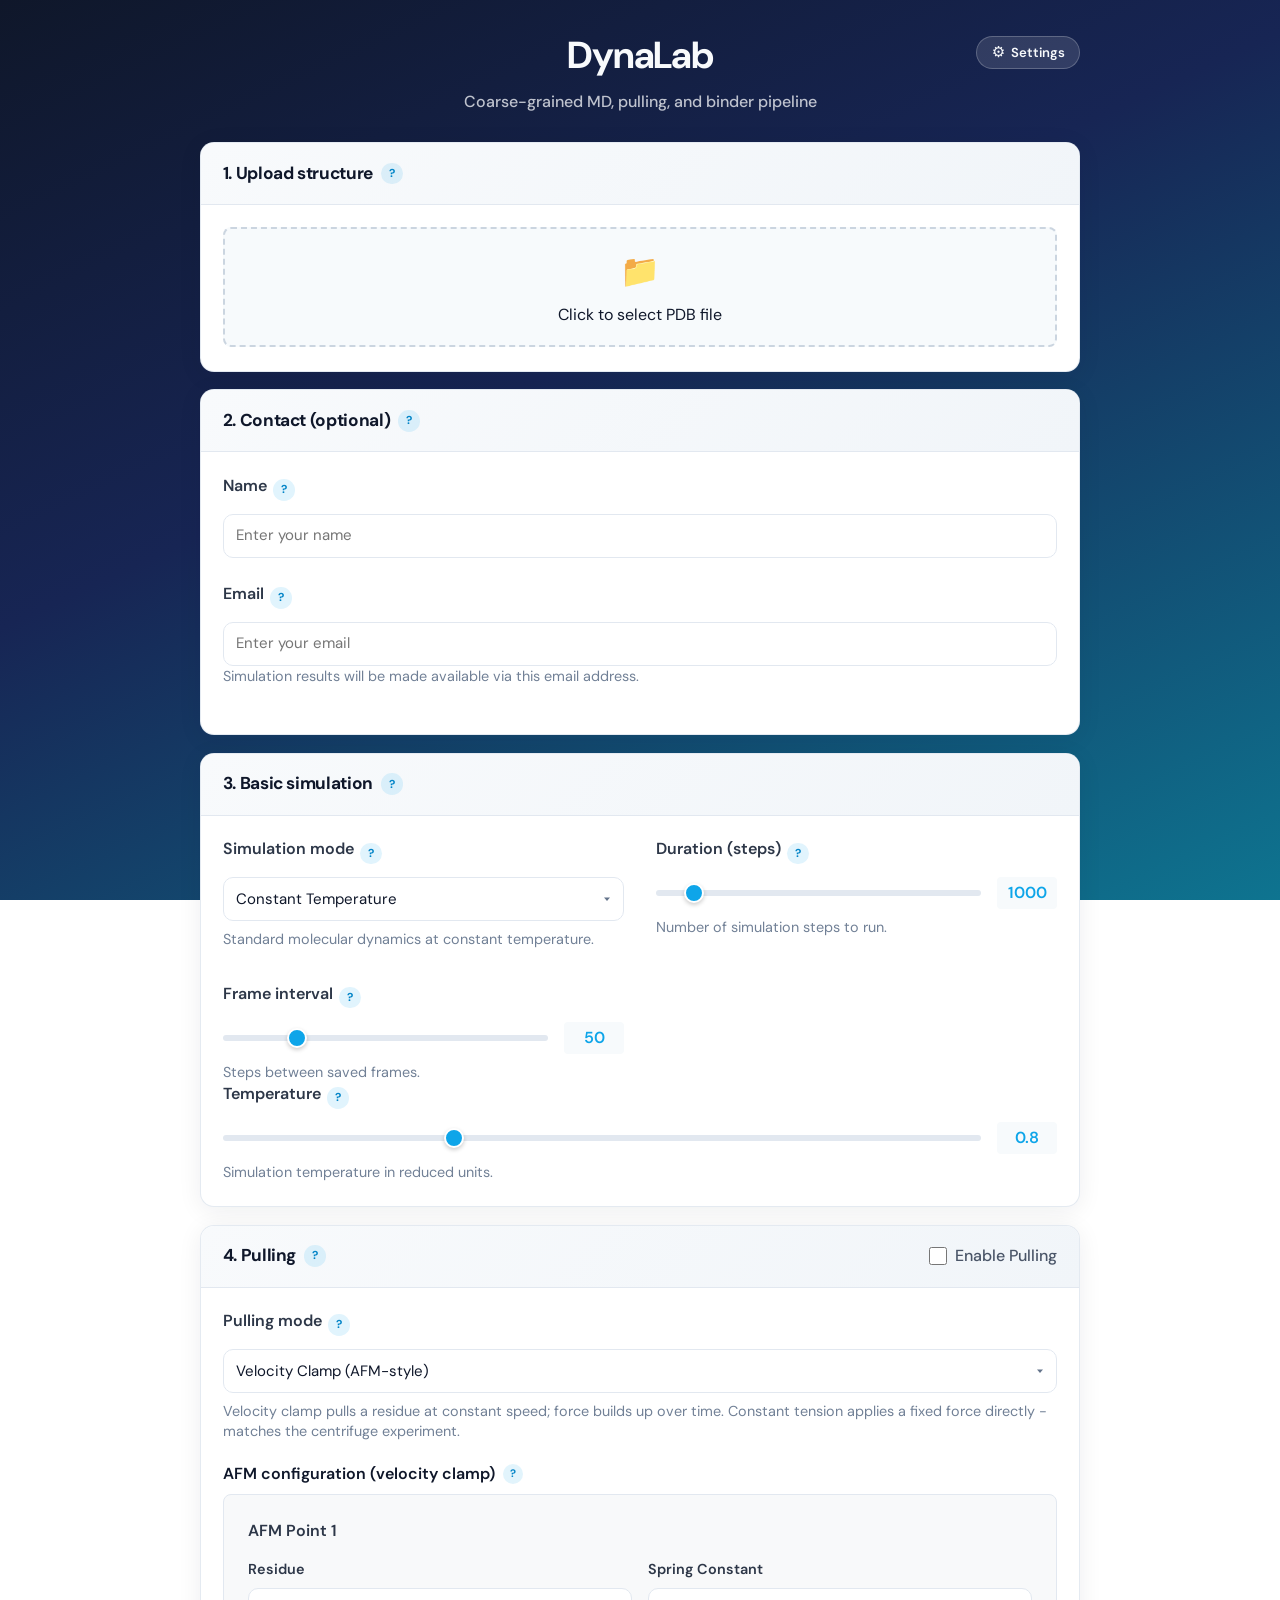
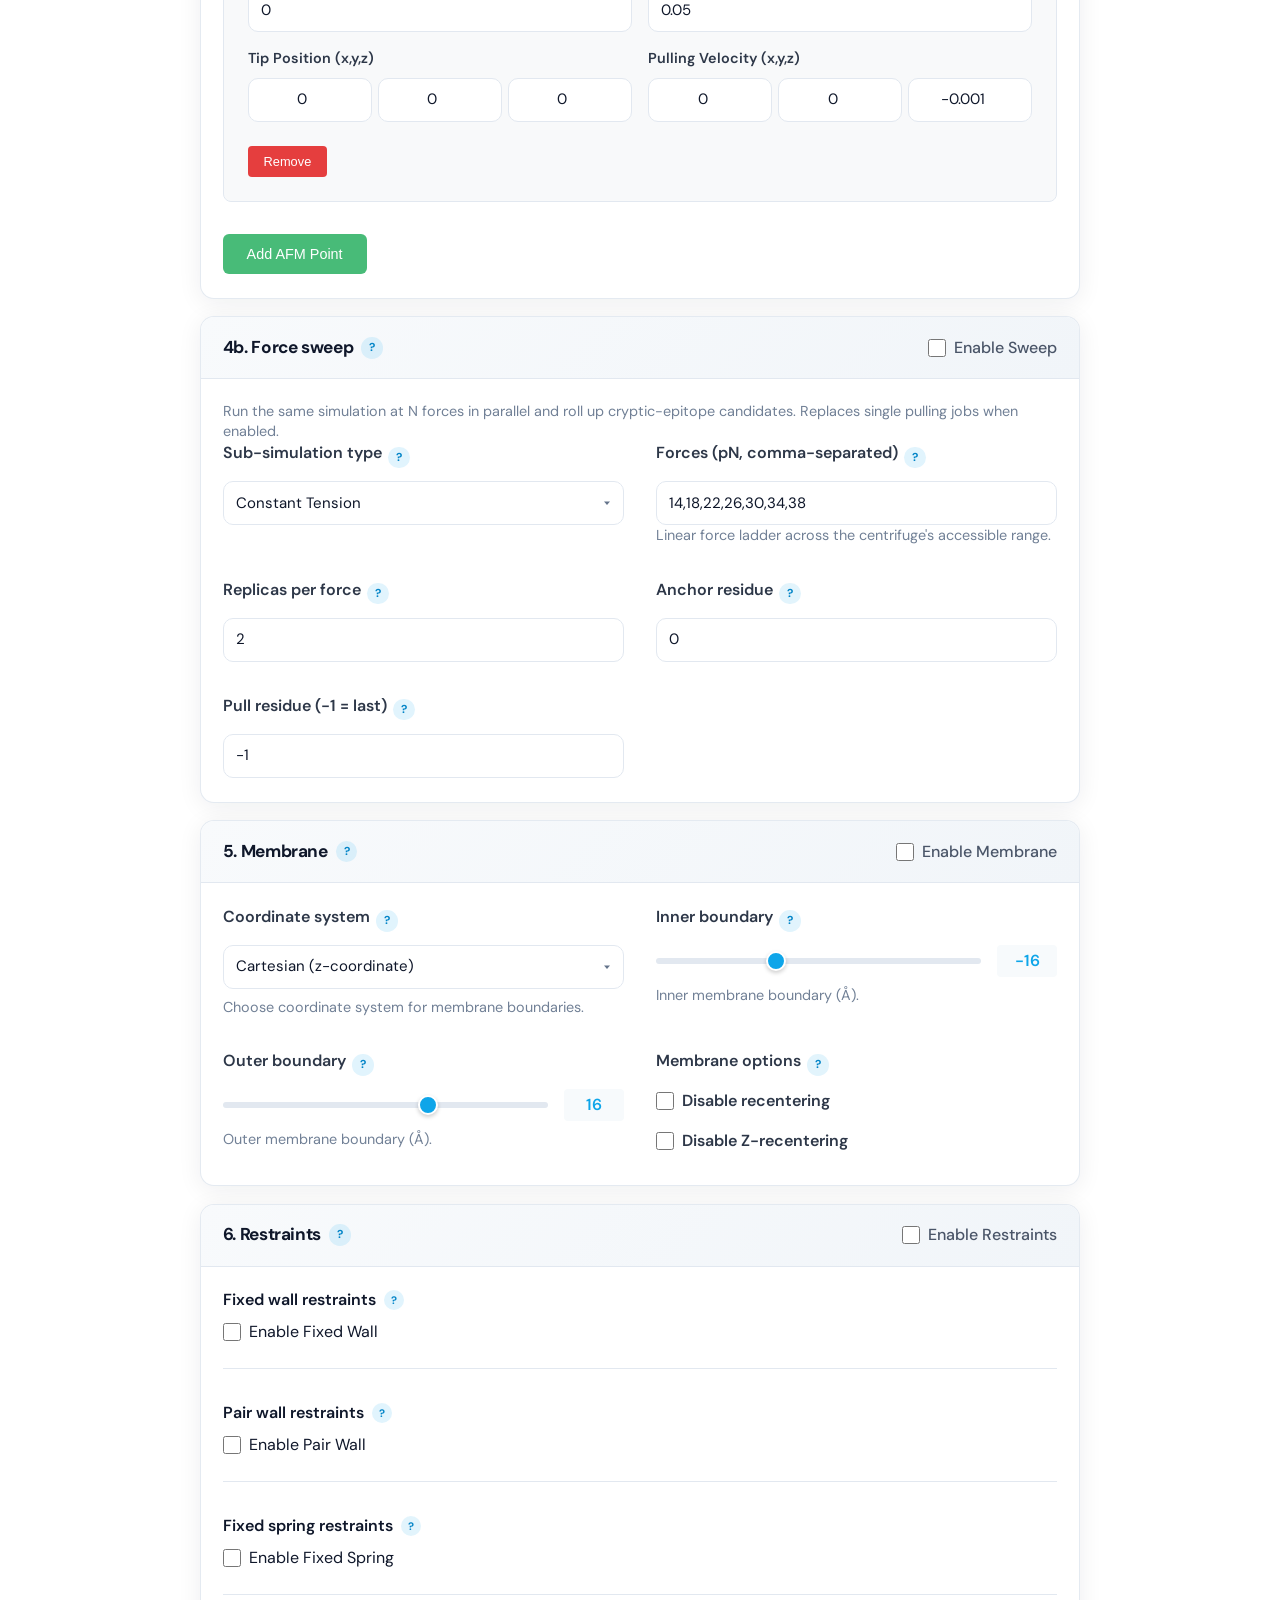
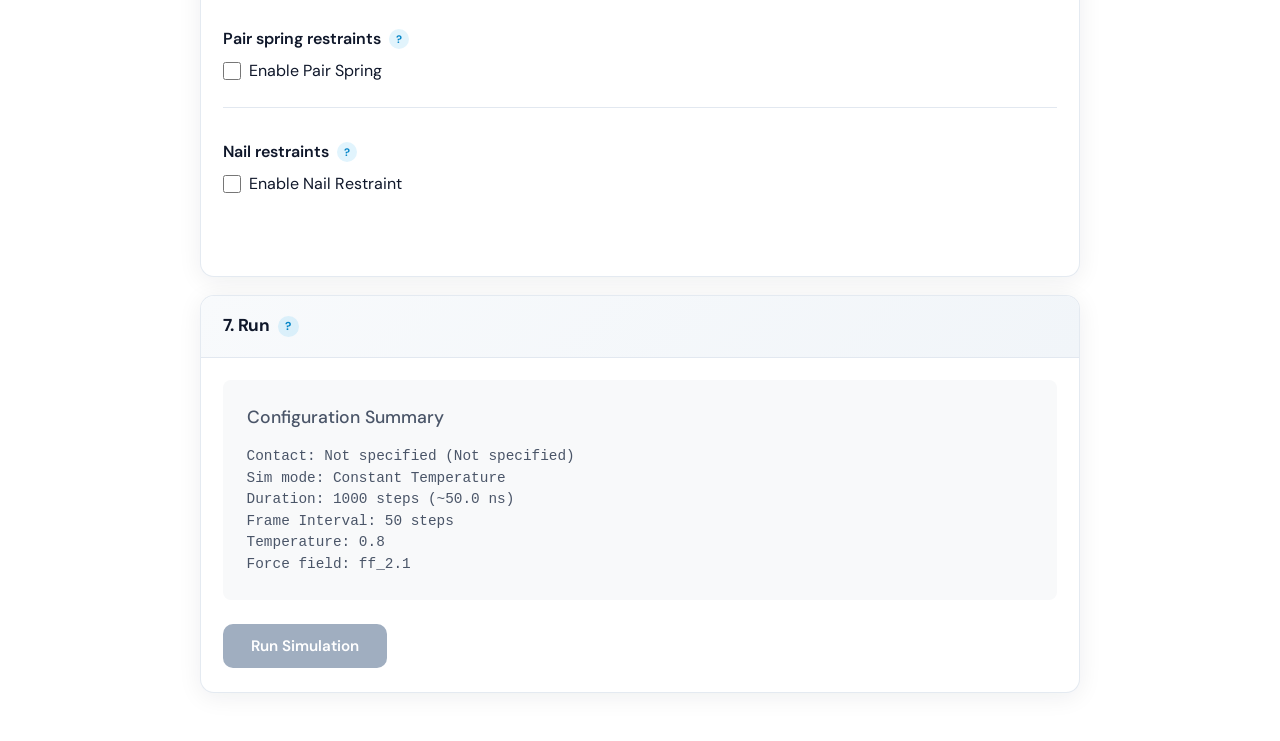
==== web/intermediate/index.html @ 1663fa57 "UI updated to be more helpful" ====
<!DOCTYPE html>
<html lang="en">
<head>
    <meta charset="UTF-8">
    <meta name="viewport" content="width=device-width, initial-scale=1.0">
    <title>DynaLab — Upside MD</title>
    <link rel="preconnect" href="https://fonts.googleapis.com">
    <link rel="preconnect" href="https://fonts.gstatic.com" crossorigin>
    <link href="https://fonts.googleapis.com/css2?family=DM+Sans:ital,opsz,wght@0,9..40,400;0,9..40,500;0,9..40,600;0,9..40,700&display=swap" rel="stylesheet">
    <link rel="stylesheet" href="style.css">
</head>
<body>
    <div class="container">
        <header>
            <h1>DynaLab</h1>
            <p class="subtitle">Coarse-grained MD, pulling, and binder pipeline</p>
            <button id="open-settings-btn" type="button" class="settings-btn">
                <span class="settings-btn__icon" aria-hidden="true">⚙</span> Settings
            </button>
        </header>

        <!-- Settings dialog (Phase 3: Tamarind API key) -->
        <div id="settings-dialog" class="settings-dialog hidden">
            <div class="settings-panel">
                <h2>Settings</h2>
                <div class="input-group">
                    <div class="label-with-help">
                        <label for="tamarind-api-key">Tamarind Bio API key</label>
                        <button type="button" class="help-btn" data-help="settings_tamarind" aria-label="Help: Tamarind API key">?</button>
                    </div>
                    <input type="password" id="tamarind-api-key" placeholder="paste API key here" autocomplete="off">
                    <p class="param-description">
                        Stored locally in <code>web/server/.env</code> (gitignored).
                        Phase 3 (AI nanobody design) uses Tamarind Bio's RFdiffusion /
                        ProteinMPNN / AlphaFold-Multimer endpoints. Without a key the
                        pipeline falls back to a deterministic mock client - useful
                        for testing the full UI flow offline.
                    </p>
                </div>
                <div class="input-group">
                    <div class="label-with-help">
                        <label for="tamarind-endpoint">API endpoint</label>
                        <button type="button" class="help-btn" data-help="settings_endpoint" aria-label="Help: API endpoint">?</button>
                    </div>
                    <input type="text" id="tamarind-endpoint" placeholder="https://api.tamarind.bio">
                </div>
                <div id="settings-status" class="param-description"></div>
                <div class="settings-actions">
                    <button id="settings-save-btn" type="button" class="run-button">Save</button>
                    <button id="settings-close-btn" type="button" class="add-btn">Close</button>
                </div>
            </div>
        </div>

        <main>
            <!-- Card 1: Upload PDB Structure -->
            <div class="card" id="upload-card">
                <div class="card-header">
                    <div class="card-title-group">
                        <h2 id="card-upload">1. Upload structure</h2>
                        <button type="button" class="help-btn" data-help="upload_pdb" aria-label="Help: PDB upload">?</button>
                    </div>
                </div>
                <div class="card-content">
                    <div class="file-upload">
                        <input type="file" id="pdb-file" accept=".pdb" />
                        <label for="pdb-file" class="file-label">
                            <div class="upload-icon">📁</div>
                            <span>Click to select PDB file</span>
                        </label>
                    </div>
                    <div id="file-info" class="file-info hidden"></div>
                </div>
            </div>

            <!-- Card 2: Contact Details -->
            <div class="card" id="contact-card">
                <div class="card-header">
                    <div class="card-title-group">
                        <h2>2. Contact (optional)</h2>
                        <button type="button" class="help-btn" data-help="contact_details" aria-label="Help: contact fields">?</button>
                    </div>
                </div>
                <div class="card-content">
                    <div class="input-group">
                        <div class="label-with-help">
                            <label for="user-name">Name</label>
                            <button type="button" class="help-btn" data-help="contact_name" aria-label="Help: name">?</button>
                        </div>
                        <input type="text" id="user-name" placeholder="Enter your name">
                    </div>
                    <div class="input-group">
                        <div class="label-with-help">
                            <label for="user-email">Email</label>
                            <button type="button" class="help-btn" data-help="contact_email" aria-label="Help: email">?</button>
                        </div>
                        <input type="email" id="user-email" placeholder="Enter your email">
                        <p class="param-description">
                            Simulation results will be made available via this email address.
                        </p>
                    </div>
                </div>
            </div>

            <!-- Card 3: Basic Simulation (const T or replica exchange) -->
            <div class="card" id="basic-sim-card">
                <div class="card-header">
                    <div class="card-title-group">
                        <h2 id="card-basic-sim">3. Basic simulation</h2>
                        <button type="button" class="help-btn" data-help="basic_simulation" aria-label="Help: basic simulation">?</button>
                    </div>
                </div>
                <div class="card-content">
                    <div class="config-grid">
                        <div class="config-group">
                            <div class="label-with-help">
                                <label for="sim-mode">Simulation mode</label>
                                <button type="button" class="help-btn" data-help="sim_mode" aria-label="Help: simulation mode">?</button>
                            </div>
                            <select id="sim-mode">
                                <option value="constant">Constant Temperature</option>
                                <option value="replica">Replica Exchange</option>
                            </select>
                            <p class="param-description" id="mode-description">
                                Standard molecular dynamics at constant temperature.
                            </p>
                        </div>

                        <div class="config-group">
                            <div class="label-with-help">
                                <label for="duration">Duration (steps)</label>
                                <button type="button" class="help-btn" data-help="duration_steps" aria-label="Help: duration">?</button>
                            </div>
                            <div class="slider-container">
                                <input type="range" id="duration" min="100" max="10000" step="100" value="1000">
                                <span class="slider-value" id="duration-value">1000</span>
                            </div>
                            <p class="param-description">
                                Number of simulation steps to run.
                            </p>
                        </div>

                        <div class="config-group">
                            <div class="label-with-help">
                                <label for="frame-interval">Frame interval</label>
                                <button type="button" class="help-btn" data-help="frame_interval" aria-label="Help: frame interval">?</button>
                            </div>
                            <div class="slider-container">
                                <input type="range" id="frame-interval" min="10" max="200" step="10" value="50">
                                <span class="slider-value" id="frame-value">50</span>
                            </div>
                            <p class="param-description">
                                Steps between saved frames.
                            </p>
                        </div>
                    </div>

                    <!-- Constant Temperature Parameters -->
                    <div id="const-temp-params" class="temp-params">
                        <div class="config-grid">
                            <div class="config-group">
                                <div class="label-with-help">
                                    <label for="temperature">Temperature</label>
                                    <button type="button" class="help-btn" data-help="temperature_reduced" aria-label="Help: temperature">?</button>
                                </div>
                                <div class="slider-container">
                                    <input type="range" id="temperature" min="0.5" max="1.5" step="0.1" value="0.8">
                                    <span class="slider-value" id="temp-value">0.8</span>
                                </div>
                                <p class="param-description">
                                    Simulation temperature in reduced units.
                                </p>
                            </div>
                        </div>
                    </div>

                    <!-- Replica Exchange Parameters -->
                    <div id="replica-params" class="temp-params hidden">
                        <h3 class="subsection-title">
                            Replica exchange settings
                            <button type="button" class="help-btn help-btn--inline" data-help="replica_exchange" aria-label="Help">?</button>
                        </h3>
                        <div class="config-grid">
                            <div class="config-group">
                                <div class="label-with-help">
                                    <label for="n-replicas">Number of replicas</label>
                                    <button type="button" class="help-btn" data-help="replica_n_replicas" aria-label="Help: number of replicas">?</button>
                                </div>
                                <div class="slider-container">
                                    <input type="range" id="n-replicas" min="2" max="16" step="1" value="8">
                                    <span class="slider-value" id="replicas-value">8</span>
                                </div>
                                <p class="param-description">
                                    Number of temperature replicas.
                                </p>
                            </div>

                            <div class="config-group">
                                <div class="label-with-help">
                                    <label for="temp-low">T_low</label>
                                    <button type="button" class="help-btn" data-help="replica_t_low" aria-label="Help: T low">?</button>
                                </div>
                                <div class="slider-container">
                                    <input type="range" id="temp-low" min="0.5" max="1.2" step="0.05" value="0.80">
                                    <span class="slider-value" id="temp-low-value">0.80</span>
                                </div>
                                <p class="param-description">
                                    Lowest temperature in replica range.
                                </p>
                            </div>

                            <div class="config-group">
                                <div class="label-with-help">
                                    <label for="temp-high">T_high</label>
                                    <button type="button" class="help-btn" data-help="replica_t_high" aria-label="Help: T high">?</button>
                                </div>
                                <div class="slider-container">
                                    <input type="range" id="temp-high" min="0.8" max="1.5" step="0.05" value="0.94">
                                    <span class="slider-value" id="temp-high-value">0.94</span>
                                </div>
                                <p class="param-description">
                                    Highest temperature in replica range.
                                </p>
                            </div>

                            <div class="config-group">
                                <div class="label-with-help">
                                    <label for="replica-interval">Replica interval</label>
                                    <button type="button" class="help-btn" data-help="replica_interval" aria-label="Help: replica interval">?</button>
                                </div>
                                <div class="slider-container">
                                    <input type="range" id="replica-interval" min="5" max="50" step="5" value="10">
                                    <span class="slider-value" id="replica-interval-value">10</span>
                                </div>
                                <p class="param-description">
                                    Steps between exchange attempts.
                                </p>
                            </div>
                        </div>
                    </div>
                </div>
            </div>

            <!-- Card 4: Pulling Simulation -->
            <div class="card" id="pulling-card">
                <div class="card-header">
                    <div class="card-title-group">
                        <h2 id="card-pulling">4. Pulling</h2>
                        <button type="button" class="help-btn" data-help="pulling_overview" aria-label="Help: pulling">?</button>
                    </div>
                    <label class="card-toggle">
                        <input type="checkbox" id="enable-pulling">
                        <span>Enable Pulling</span>
                    </label>
                </div>
                <div class="card-content" id="pulling-content">
                    <div class="config-grid">
                        <div class="config-group">
                            <div class="label-with-help">
                                <label for="pulling-mode">Pulling mode</label>
                                <button type="button" class="help-btn" data-help="pulling_mode" aria-label="Help: pulling mode">?</button>
                            </div>
                            <select id="pulling-mode">
                                <option value="velocity">Velocity Clamp (AFM-style)</option>
                                <option value="tension">Constant Tension (centrifuge-style)</option>
                            </select>
                            <p class="param-description" id="pulling-mode-description">
                                Velocity clamp pulls a residue at constant speed; force builds up over time.
                                Constant tension applies a fixed force directly - matches the centrifuge experiment.
                            </p>
                        </div>
                    </div>

                    <div class="pulling-setup" id="afm-setup">
                        <h3 class="subsection-title">AFM configuration (velocity clamp)
                            <button type="button" class="help-btn help-btn--inline" data-help="pulling_afm_config" aria-label="Help: AFM fields">?</button>
                        </h3>
                        <div class="afm-entries" id="afm-entries">
                            <div class="afm-entry">
                                <div class="afm-entry-header">
                                    <h4>AFM Point 1</h4>
                                </div>
                                <div class="afm-content">
                                    <div class="afm-row">
                                        <div class="afm-field">
                                            <label>Residue</label>
                                            <input type="number" class="afm-residue" min="0" value="0" placeholder="0">
                                        </div>
                                        <div class="afm-field">
                                            <label>Spring Constant</label>
                                            <input type="number" class="afm-spring" step="0.01" value="0.05" placeholder="0.05">
                                        </div>
                                    </div>
                                    <div class="afm-row">
                                        <div class="afm-field">
                                            <label>Tip Position (x,y,z)</label>
                                            <div class="xyz-compact">
                                                <input type="number" class="afm-tip-x" step="0.1" value="0" placeholder="x">
                                                <input type="number" class="afm-tip-y" step="0.1" value="0" placeholder="y">
                                                <input type="number" class="afm-tip-z" step="0.1" value="0" placeholder="z">
                                            </div>
                                        </div>
                                        <div class="afm-field">
                                            <label>Pulling Velocity (x,y,z)</label>
                                            <div class="xyz-compact">
                                                <input type="number" class="afm-vel-x" step="0.001" value="0" placeholder="vx">
                                                <input type="number" class="afm-vel-y" step="0.001" value="0" placeholder="vy">
                                                <input type="number" class="afm-vel-z" step="0.001" value="-0.001" placeholder="vz">
                                            </div>
                                        </div>
                                    </div>
                                    <button type="button" class="remove-afm-btn">Remove</button>
                                </div>
                            </div>
                        </div>
                        <button type="button" id="add-afm-btn" class="add-btn">Add AFM Point</button>
                    </div>

                    <div class="pulling-setup hidden" id="tension-setup">
                        <h3 class="subsection-title">Tension configuration (constant force)
                            <button type="button" class="help-btn help-btn--inline" data-help="pulling_tension_config" aria-label="Help: tension fields">?</button>
                        </h3>
                        <p class="param-description">
                            Apply equal-and-opposite forces at two residues. Forces are in Upside
                            reduced units (kT / Å); the force-sweep mode below converts piconewtons
                            for you.
                        </p>
                        <div class="tension-entries" id="tension-entries">
                            <div class="afm-entry">
                                <div class="afm-entry-header"><h4>Tension Point 1</h4></div>
                                <div class="afm-content">
                                    <div class="afm-row">
                                        <div class="afm-field">
                                            <label>Residue</label>
                                            <input type="number" class="tension-residue" min="0" value="0">
                                        </div>
                                        <div class="afm-field">
                                            <label>Tension (tx, ty, tz) - kT/A</label>
                                            <div class="xyz-compact">
                                                <input type="number" class="tension-tx" step="0.01" value="0">
                                                <input type="number" class="tension-ty" step="0.01" value="0">
                                                <input type="number" class="tension-tz" step="0.01" value="-0.5">
                                            </div>
                                        </div>
                                    </div>
                                    <button type="button" class="remove-tension-btn">Remove</button>
                                </div>
                            </div>
                        </div>
                        <button type="button" id="add-tension-btn" class="add-btn">Add Tension Point</button>
                    </div>
                </div>
            </div>

            <!-- Card 4b: Force Sweep (Phase 1) -->
            <div class="card" id="sweep-card">
                <div class="card-header">
                    <div class="card-title-group">
                        <h2 id="card-sweep">4b. Force sweep</h2>
                        <button type="button" class="help-btn" data-help="force_sweep" aria-label="Help: force sweep">?</button>
                    </div>
                    <label class="card-toggle">
                        <input type="checkbox" id="enable-sweep">
                        <span>Enable Sweep</span>
                    </label>
                </div>
                <div class="card-content" id="sweep-content">
                    <p class="param-description">
                        Run the same simulation at N forces in parallel and roll up
                        cryptic-epitope candidates. Replaces single pulling jobs when enabled.
                    </p>
                    <div class="config-grid">
                        <div class="config-group">
                            <div class="label-with-help">
                                <label for="sweep-mode">Sub-simulation type</label>
                                <button type="button" class="help-btn" data-help="sweep_subsim" aria-label="Help: sweep type">?</button>
                            </div>
                            <select id="sweep-mode">
                                <option value="tension">Constant Tension</option>
                                <option value="velocity">Velocity Clamp</option>
                            </select>
                        </div>
                        <div class="config-group">
                            <div class="label-with-help">
                                <label for="sweep-forces">Forces (pN, comma-separated)</label>
                                <button type="button" class="help-btn" data-help="sweep_forces_pn" aria-label="Help: forces in pN">?</button>
                            </div>
                            <input type="text" id="sweep-forces" value="14,18,22,26,30,34,38">
                            <p class="param-description">Linear force ladder across the centrifuge's accessible range.</p>
                        </div>
                        <div class="config-group">
                            <div class="label-with-help">
                                <label for="sweep-replicas">Replicas per force</label>
                                <button type="button" class="help-btn" data-help="sweep_replicas" aria-label="Help: replicas per force">?</button>
                            </div>
                            <input type="number" id="sweep-replicas" min="1" max="8" value="2">
                        </div>
                        <div class="config-group">
                            <div class="label-with-help">
                                <label for="sweep-anchor">Anchor residue</label>
                                <button type="button" class="help-btn" data-help="sweep_anchor" aria-label="Help: anchor residue">?</button>
                            </div>
                            <input type="number" id="sweep-anchor" min="0" value="0">
                        </div>
                        <div class="config-group">
                            <div class="label-with-help">
                                <label for="sweep-puller">Pull residue (-1 = last)</label>
                                <button type="button" class="help-btn" data-help="sweep_pull_residue" aria-label="Help: pull residue">?</button>
                            </div>
                            <input type="number" id="sweep-puller" value="-1">
                        </div>
                    </div>
                    <div id="sweep-progress" class="hidden">
                        <h3>Sub-job progress</h3>
                        <div class="progress-bar">
                            <div id="sweep-progress-fill" class="progress-fill"></div>
                        </div>
                        <div id="sweep-progress-text" class="progress-text">Queued...</div>
                    </div>
                    <div id="sweep-results" class="hidden">
                        <h3>Sweep results</h3>
                        <button id="run-sweep-analysis-btn" type="button" class="run-button">
                            <span class="btn-text">Compute Epitope Candidates</span>
                            <div class="spinner hidden"></div>
                        </button>
                        <div id="sweep-analysis-results" class="analysis-results"></div>
                    </div>
                </div>
            </div>

            <!-- Card 5: Membrane System -->
            <div class="card" id="membrane-card">
                <div class="card-header">
                    <div class="card-title-group">
                        <h2>5. Membrane</h2>
                        <button type="button" class="help-btn" data-help="membrane" aria-label="Help: membrane">?</button>
                    </div>
                    <label class="card-toggle">
                        <input type="checkbox" id="enable-membrane">
                        <span>Enable Membrane</span>
                    </label>
                </div>
                <div class="card-content" id="membrane-content">
                    <div class="config-grid">
                        <div class="config-group">
                            <div class="label-with-help">
                                <label for="membrane-coord-system">Coordinate system</label>
                                <button type="button" class="help-btn" data-help="membrane_coord_system" aria-label="Help: membrane coordinates">?</button>
                            </div>
                            <select id="membrane-coord-system">
                                <option value="cartesian">Cartesian (z-coordinate)</option>
                                <option value="spherical">Spherical (h-coordinate)</option>
                            </select>
                            <p class="param-description">
                                Choose coordinate system for membrane boundaries.
                            </p>
                        </div>

                        <div class="config-group">
                            <div class="label-with-help">
                                <label for="membrane-inner">Inner boundary</label>
                                <button type="button" class="help-btn" data-help="membrane_inner_bound" aria-label="Help: inner boundary">?</button>
                            </div>
                            <div class="slider-container">
                                <input type="range" id="membrane-inner" min="-25" max="0" step="1" value="-16">
                                <span class="slider-value" id="inner-value">-16</span>
                            </div>
                            <p class="param-description">
                                Inner membrane boundary (Å).
                            </p>
                        </div>

                        <div class="config-group">
                            <div class="label-with-help">
                                <label for="membrane-outer">Outer boundary</label>
                                <button type="button" class="help-btn" data-help="membrane_outer_bound" aria-label="Help: outer boundary">?</button>
                            </div>
                            <div class="slider-container">
                                <input type="range" id="membrane-outer" min="0" max="25" step="1" value="16">
                                <span class="slider-value" id="outer-value">16</span>
                            </div>
                            <p class="param-description">
                                Outer membrane boundary (Å).
                            </p>
                        </div>

                        <div class="config-group">
                            <div class="label-with-help">
                                <label>Membrane options</label>
                                <button type="button" class="help-btn" data-help="membrane_recenter_opts" aria-label="Help: membrane options">?</button>
                            </div>
                            <div class="checkbox-group">
                                <label class="checkbox-label">
                                    <input type="checkbox" id="disable-recentering">
                                    <span>Disable recentering</span>
                                </label>
                                <label class="checkbox-label">
                                    <input type="checkbox" id="disable-z-recentering">
                                    <span>Disable Z-recentering</span>
                                </label>
                            </div>
                        </div>
                    </div>
                </div>
            </div>

            <!-- Card 6: Restraint Groups/Restraints -->
            <div class="card" id="restraints-card">
                <div class="card-header">
                    <div class="card-title-group">
                        <h2>6. Restraints</h2>
                        <button type="button" class="help-btn" data-help="restraints" aria-label="Help: restraints">?</button>
                    </div>
                    <label class="card-toggle">
                        <input type="checkbox" id="enable-restraints">
                        <span>Enable Restraints</span>
                    </label>
                </div>
                <div class="card-content" id="restraints-content">
                    <div class="restraint-types">
                        <div class="restraint-section">
                            <h3 class="subsection-title">Fixed wall restraints
                                <button type="button" class="help-btn help-btn--inline" data-help="restraint_fixed_wall" aria-label="Help: fixed wall">?</button>
                            </h3>
                            <label class="checkbox-label">
                                <input type="checkbox" id="enable-wall-const">
                                <span>Enable Fixed Wall</span>
                            </label>
                            <div id="wall-const-entries" class="restraint-text-area hidden">
                                <label for="wall-const-text">Fixed Wall Data (residue radius spring_const wall_type x0 y0 z0)</label>
                                <textarea id="wall-const-text" rows="4" placeholder="0 5.0 4.0 1 0 0 0&#10;5 10.0 4.0 1 0 0 8"></textarea>
                                <p class="param-description">Format: residue radius spring_const wall_type x0 y0 z0 (one per line)</p>
                            </div>
                        </div>

                        <div class="restraint-section">
                            <h3 class="subsection-title">Pair wall restraints
                                <button type="button" class="help-btn help-btn--inline" data-help="restraint_pair_wall" aria-label="Help: pair wall">?</button>
                            </h3>
                            <label class="checkbox-label">
                                <input type="checkbox" id="enable-wall-pair">
                                <span>Enable Pair Wall</span>
                            </label>
                            <div id="wall-pair-entries" class="restraint-text-area hidden">
                                <label for="wall-pair-text">Pair Wall Data (residue1 residue2 radius spring_const)</label>
                                <textarea id="wall-pair-text" rows="4" placeholder="4 26 8.0 4.0"></textarea>
                                <p class="param-description">Format: residue1 residue2 radius spring_const (one per line)</p>
                            </div>
                        </div>

                        <div class="restraint-section">
                            <h3 class="subsection-title">Fixed spring restraints
                                <button type="button" class="help-btn help-btn--inline" data-help="restraint_fixed_spring" aria-label="Help: fixed spring">?</button>
                            </h3>
                            <label class="checkbox-label">
                                <input type="checkbox" id="enable-spring-const">
                                <span>Enable Fixed Spring</span>
                            </label>
                            <div id="spring-const-entries" class="restraint-text-area hidden">
                                <label for="spring-const-text">Fixed Spring Data (residue spring_const x0 y0 z0)</label>
                                <textarea id="spring-const-text" rows="4" placeholder="0 4.0 0 0 0"></textarea>
                                <p class="param-description">Format: residue spring_const x0 y0 z0 (one per line)</p>
                            </div>
                        </div>

                        <div class="restraint-section">
                            <h3 class="subsection-title">Pair spring restraints
                                <button type="button" class="help-btn help-btn--inline" data-help="restraint_pair_spring" aria-label="Help: pair spring">?</button>
                            </h3>
                            <label class="checkbox-label">
                                <input type="checkbox" id="enable-spring-pair">
                                <span>Enable Pair Spring</span>
                            </label>
                            <div id="spring-pair-entries" class="restraint-text-area hidden">
                                <label for="spring-pair-text">Pair Spring Data (residue1 residue2 radius spring_const)</label>
                                <textarea id="spring-pair-text" rows="4" placeholder="4 26 8.0 4.0"></textarea>
                                <p class="param-description">Format: residue1 residue2 radius spring_const (one per line)</p>
                            </div>
                        </div>

                        <div class="restraint-section">
                            <h3 class="subsection-title">Nail restraints
                                <button type="button" class="help-btn help-btn--inline" data-help="restraint_nail" aria-label="Help: nail restraint">?</button>
                            </h3>
                            <label class="checkbox-label">
                                <input type="checkbox" id="enable-nail">
                                <span>Enable Nail Restraint</span>
                            </label>
                            <div id="nail-entries" class="restraint-text-area hidden">
                                <label for="nail-text">Nail Data (residue spring_const)</label>
                                <textarea id="nail-text" rows="4" placeholder="0 4.0"></textarea>
                                <p class="param-description">Format: residue spring_const (one per line)</p>
                            </div>
                        </div>
                    </div>
                </div>
            </div>

            <!-- Run Section -->
            <div class="card" id="run-card">
                <div class="card-header">
                    <div class="card-title-group">
                        <h2 id="card-run">7. Run</h2>
                        <button type="button" class="help-btn" data-help="run_simulation" aria-label="Help: run">?</button>
                    </div>
                </div>
                <div class="card-content">
                    <div class="run-preview">
                        <h3>Configuration Summary</h3>
                        <div id="config-summary" class="config-summary">
                            <!-- Dynamic content -->
                        </div>
                    </div>
                    <button id="run-btn" class="run-button" disabled>
                        <span class="btn-text">Run Simulation</span>
                        <div class="spinner hidden"></div>
                    </button>
                </div>
            </div>

            <!-- Progress Section -->
            <div id="progress-section" class="progress-section hidden">
                <div class="section-heading">
                    <h2>Progress</h2>
                    <button type="button" class="help-btn" data-help="progress_tracking" aria-label="Help: progress">?</button>
                </div>
                <div class="progress-bar">
                    <div id="progress-fill" class="progress-fill"></div>
                </div>
                <div id="progress-text" class="progress-text">Initializing...</div>
                <div class="progress-details">
                    <div class="progress-stats">
                        <span id="current-step">Step: 0</span>
                        <span id="current-energy">Energy: -- kT</span>
                        <span id="elapsed-time">Time: 0s</span>
                    </div>
                </div>
                <div id="log-output" class="log-output hidden"></div>
            </div>

            <!-- Results Section -->
            <div id="results-section" class="results-section hidden">
                <div class="section-heading">
                    <h2>Results</h2>
                    <button type="button" class="help-btn" data-help="results_download" aria-label="Help: results">?</button>
                </div>
                <div class="results-grid">
                    <div class="result-card">
                        <h3>Trajectory</h3>
                        <p>Final trajectory: <code id="traj-filename">protein.run.up</code></p>
                        <button class="download-btn">Download</button>
                    </div>
                    <div class="result-card">
                        <h3>Summary</h3>
                        <div id="result-summary" class="result-summary">
                            <!-- Dynamic content -->
                        </div>
                    </div>
                </div>
            </div>

            <!-- Analysis Section -->
            <div id="analysis-section" class="results-section hidden">
                <div class="section-heading">
                    <h2 id="card-analysis">Post-processing analysis</h2>
                    <button type="button" class="help-btn" data-help="post_analysis_overview" aria-label="Help: analysis">?</button>
                </div>
                <p class="param-description">
                    Choose which analyses to run on the completed trajectory. Each
                    selected analysis loads the trajectory and produces a plot you can
                    inspect inline or download as a PNG.
                </p>
                <div class="analysis-options">
                    <div class="analysis-option-row">
                        <label class="checkbox-label">
                            <input type="checkbox" name="analysis" value="rg" checked>
                            <span><strong>Rg</strong> — compactness vs. time</span>
                        </label>
                        <button type="button" class="help-btn help-btn--inline" data-help="analysis_rg" aria-label="Help: Rg">?</button>
                    </div>
                    <div class="analysis-option-row">
                        <label class="checkbox-label">
                            <input type="checkbox" name="analysis" value="rmsd" checked>
                            <span><strong>RMSD</strong> — deviation from start</span>
                        </label>
                        <button type="button" class="help-btn help-btn--inline" data-help="analysis_rmsd" aria-label="Help: RMSD">?</button>
                    </div>
                    <div class="analysis-option-row">
                        <label class="checkbox-label">
                            <input type="checkbox" name="analysis" value="rmsf" checked>
                            <span><strong>RMSF</strong> — per-residue flexibility</span>
                        </label>
                        <button type="button" class="help-btn help-btn--inline" data-help="analysis_rmsf" aria-label="Help: RMSF">?</button>
                    </div>
                    <div class="analysis-option-row">
                        <label class="checkbox-label">
                            <input type="checkbox" name="analysis" value="e2e" checked>
                            <span><strong>End-to-end</strong> — chain stretch (pulling)</span>
                        </label>
                        <button type="button" class="help-btn help-btn--inline" data-help="analysis_e2e" aria-label="Help: end-to-end">?</button>
                    </div>
                    <div class="analysis-option-row">
                        <label class="checkbox-label">
                            <input type="checkbox" name="analysis" value="hbonds">
                            <span><strong>H-bonds</strong> — backbone hydrogen bonds</span>
                        </label>
                        <button type="button" class="help-btn help-btn--inline" data-help="analysis_hbonds" aria-label="Help: H-bonds">?</button>
                    </div>
                    <div class="analysis-option-row">
                        <label class="checkbox-label">
                            <input type="checkbox" name="analysis" value="salt_bridges">
                            <span><strong>Salt bridges</strong> — ionic contacts (CG proxy)</span>
                        </label>
                        <button type="button" class="help-btn help-btn--inline" data-help="analysis_salt" aria-label="Help: salt bridges">?</button>
                    </div>
                    <div class="analysis-option-row">
                        <label class="checkbox-label">
                            <input type="checkbox" name="analysis" value="shape">
                            <span><strong>Shape</strong> — gyration tensor shape</span>
                        </label>
                        <button type="button" class="help-btn help-btn--inline" data-help="analysis_shape" aria-label="Help: shape">?</button>
                    </div>
                    <div class="analysis-option-row">
                        <label class="checkbox-label">
                            <input type="checkbox" name="analysis" value="cross_corr">
                            <span><strong>Cross-corr</strong> — coupled motions</span>
                        </label>
                        <button type="button" class="help-btn help-btn--inline" data-help="analysis_crosscorr" aria-label="Help: cross-correlation">?</button>
                    </div>
                    <div class="analysis-option-row">
                        <label class="checkbox-label">
                            <input type="checkbox" name="analysis" value="ss">
                            <span><strong>Secondary structure</strong> — DSSP or fallback</span>
                        </label>
                        <button type="button" class="help-btn help-btn--inline" data-help="analysis_ss" aria-label="Help: secondary structure">?</button>
                    </div>
                    <div class="analysis-option-row analysis-option-row--pca">
                        <label class="checkbox-label">
                            <input type="checkbox" name="analysis" value="pca">
                            <span>
                                <strong>PCA</strong> — collective motions
                                <span class="pca-config">
                                    <label for="pca-n-components">Components:</label>
                                    <input type="number" id="pca-n-components" min="1" max="20" step="1" value="2">
                                </span>
                            </span>
                        </label>
                        <button type="button" class="help-btn help-btn--inline" data-help="analysis_pca" aria-label="Help: PCA">?</button>
                    </div>
                    <div class="analysis-option-row">
                        <label class="checkbox-label">
                            <input type="checkbox" name="analysis" value="force_ext">
                            <span><strong>Force vs. extension</strong> — pulling runs</span>
                        </label>
                        <button type="button" class="help-btn help-btn--inline" data-help="analysis_force_ext" aria-label="Help: force-extension">?</button>
                    </div>
                    <div class="analysis-option-row">
                        <label class="checkbox-label">
                            <input type="checkbox" name="analysis" value="contacts">
                            <span><strong>Contact map</strong> — pair frequencies (slower)</span>
                        </label>
                        <button type="button" class="help-btn help-btn--inline" data-help="analysis_contacts" aria-label="Help: contacts">?</button>
                    </div>
                    <div class="analysis-option-row">
                        <label class="checkbox-label">
                            <input type="checkbox" name="analysis" value="burial_scan">
                            <span><strong>Burial scan</strong> — exposure under tension</span>
                        </label>
                        <button type="button" class="help-btn help-btn--inline" data-help="analysis_burial" aria-label="Help: burial scan">?</button>
                    </div>
                    <div class="analysis-option-row">
                        <label class="checkbox-label">
                            <input type="checkbox" name="analysis" value="dihedral">
                            <span><strong>Dihedral unfolding</strong> — φ/ψ basin drift</span>
                        </label>
                        <button type="button" class="help-btn help-btn--inline" data-help="analysis_dihedral" aria-label="Help: dihedrals">?</button>
                    </div>
                    <div class="analysis-option-row">
                        <label class="checkbox-label">
                            <input type="checkbox" name="analysis" value="intermediates">
                            <span><strong>Clustering</strong> — save rep PDBs to <code>intermediates/</code></span>
                        </label>
                        <button type="button" class="help-btn help-btn--inline" data-help="analysis_cluster" aria-label="Help: clustering">?</button>
                    </div>
                </div>
                <button id="run-analysis-btn" class="run-button">
                    <span class="btn-text">Run Analysis</span>
                    <div class="spinner hidden"></div>
                </button>
                <div id="analysis-status" class="param-description"></div>
                <div id="analysis-results" class="analysis-results"></div>
            </div>

            <!-- Phase 2: Back-mapping -->
            <div id="backmap-section" class="results-section hidden">
                <div class="section-heading">
                    <h2>All-atom back-mapping</h2>
                    <button type="button" class="help-btn" data-help="backmapping" aria-label="Help: back-mapping">?</button>
                </div>
                <p class="param-description">
                    Reconstruct full all-atom structures from the coarse-grained intermediates
                    saved during clustering. Required input for AI binder design (Phase 3).
                    Uses PULCHRA + an optional OpenMM minimisation.
                </p>
                <div id="intermediates-list" class="param-description">No intermediates yet.</div>
                <button id="run-backmap-btn" type="button" class="run-button">
                    <span class="btn-text">Back-map intermediates</span>
                    <div class="spinner hidden"></div>
                </button>
                <div id="backmap-status" class="param-description"></div>
                <div id="backmapped-list" class="param-description"></div>
            </div>

            <!-- Phase 3: AI Design -->
            <div id="design-section" class="results-section hidden">
                <div class="section-heading">
                    <h2>AI nanobody design</h2>
                    <button type="button" class="help-btn" data-help="ai_design" aria-label="Help: AI design">?</button>
                </div>
                <p class="param-description">
                    Submit a back-mapped intermediate to Tamarind Bio's RFdiffusion -> ProteinMPNN
                    -> AlphaFold-Multimer pipeline. Returns ranked binder candidates by ipTM score.
                </p>
                <div class="config-grid">
                    <div class="config-group">
                        <div class="label-with-help">
                            <label for="design-intermediate">Intermediate state</label>
                            <button type="button" class="help-btn" data-help="design_intermediate" aria-label="Help">?</button>
                        </div>
                        <select id="design-intermediate"></select>
                        <p class="param-description">
                            Pick the back-mapped (all-atom) intermediate to design against.
                        </p>
                    </div>
                    <div class="config-group">
                        <div class="label-with-help">
                            <label for="design-hotspots">Hotspot residues (comma-separated)</label>
                            <button type="button" class="help-btn" data-help="design_hotspots" aria-label="Help">?</button>
                        </div>
                        <input type="text" id="design-hotspots" placeholder="e.g. 42,43,44">
                        <p class="param-description">
                            From the epitope-candidates rollup; focuses the binder there.
                        </p>
                    </div>
                    <div class="config-group">
                        <div class="label-with-help">
                            <label for="design-n-designs">Number of backbones</label>
                            <button type="button" class="help-btn" data-help="design_n_backbones" aria-label="Help">?</button>
                        </div>
                        <input type="number" id="design-n-designs" min="1" max="500" value="50">
                    </div>
                    <div class="config-group">
                        <div class="label-with-help">
                            <label for="design-binder-length">Binder length (residues)</label>
                            <button type="button" class="help-btn" data-help="design_binder_length" aria-label="Help: binder length">?</button>
                        </div>
                        <input type="number" id="design-binder-length" min="40" max="200" value="100">
                    </div>
                    <div class="config-group">
                        <div class="label-with-help">
                            <label for="design-n-seqs">MPNN sequences per backbone</label>
                            <button type="button" class="help-btn" data-help="design_n_seqs_mpnn" aria-label="Help: MPNN sequences">?</button>
                        </div>
                        <input type="number" id="design-n-seqs" min="1" max="32" value="8">
                    </div>
                    <div class="config-group">
                        <div class="help-inline-row">
                            <label class="checkbox-label" for="design-use-mock">
                                <input type="checkbox" id="design-use-mock">
                                <span>Use mock client (offline / testing)</span>
                            </label>
                            <button type="button" class="help-btn help-btn--inline" data-help="design_use_mock" aria-label="Help: mock client">?</button>
                        </div>
                    </div>
                </div>
                <button id="run-design-btn" type="button" class="run-button">
                    <span class="btn-text">Run Design Pipeline</span>
                    <div class="spinner hidden"></div>
                </button>
                <div id="design-status" class="param-description"></div>
                <div id="design-results" class="analysis-results"></div>
            </div>

            <!-- Phase 4: Centrifuge experiment -->
            <div id="experimental-section" class="results-section hidden">
                <div class="section-heading">
                    <h2>Centrifuge experiment &amp; comparison</h2>
                    <button type="button" class="help-btn" data-help="centrifuge_experiment" aria-label="Help: experiments">?</button>
                </div>
                <p class="param-description">
                    Generate the bench-ready centrifuge protocol that maps wet-lab radial
                    zones to the predicted exposure forces. Then upload the wet-lab CSV to
                    overlay the experiment on the Upside prediction.
                </p>
                <div class="config-grid">
                    <div class="config-group">
                        <div class="label-with-help">
                            <label for="exp-zones">Number of radial zones</label>
                            <button type="button" class="help-btn" data-help="exp_zones" aria-label="Help">?</button>
                        </div>
                        <input type="number" id="exp-zones" min="1" max="20" value="10">
                    </div>
                    <div class="config-group">
                        <div class="label-with-help">
                            <label for="exp-force-low">Force range low (pN)</label>
                            <button type="button" class="help-btn" data-help="exp_force_range_low" aria-label="Help: force low">?</button>
                        </div>
                        <input type="number" id="exp-force-low" min="1" max="200" value="14">
                    </div>
                    <div class="config-group">
                        <div class="label-with-help">
                            <label for="exp-force-high">Force range high (pN)</label>
                            <button type="button" class="help-btn" data-help="exp_force_range_high" aria-label="Help: force high">?</button>
                        </div>
                        <input type="number" id="exp-force-high" min="1" max="200" value="38">
                    </div>
                    <div class="config-group">
                        <div class="label-with-help">
                            <label for="exp-thresholds">Predicted thresholds (pN)</label>
                            <button type="button" class="help-btn" data-help="exp_thresholds_list" aria-label="Help: thresholds">?</button>
                        </div>
                        <input type="text" id="exp-thresholds" placeholder="e.g. 18.5,26.4">
                    </div>
                    <div class="config-group">
                        <div class="label-with-help">
                            <label for="exp-attachment">Attachment chemistry</label>
                            <button type="button" class="help-btn" data-help="exp_attachment_chemistry" aria-label="Help: attachment">?</button>
                        </div>
                        <select id="exp-attachment">
                            <option value="his-tag">His-tag / Ni-NTA</option>
                            <option value="biotin-streptavidin">Biotin / Streptavidin</option>
                            <option value="click">SpyTag/SpyCatcher (click)</option>
                        </select>
                    </div>
                </div>
                <button id="make-design-sheet-btn" type="button" class="run-button">
                    <span class="btn-text">Generate experiment sheet</span>
                    <div class="spinner hidden"></div>
                </button>
                <div id="exp-design-status" class="param-description"></div>
                <pre id="exp-design-output" class="config-summary hidden"></pre>

                <h3 class="subsection-title">
                    Wet-lab data
                    <button type="button" class="help-btn help-btn--inline" data-help="wetlab_csv" aria-label="Help: CSV format">?</button>
                </h3>
                <p class="param-description">
                    CSV must have columns: <code>force_pN, fluorescence, replicate, condition</code>.
                    Conditions of interest: <code>primary, no-spin, scrambled-cdr, disulfide-stapled</code>.
                </p>
                <input type="file" id="wetlab-csv" accept=".csv">
                <div id="wetlab-upload-status" class="param-description"></div>

                <div class="config-grid">
                    <div class="config-group">
                        <div class="label-with-help">
                            <label for="wetlab-pred-threshold">Predicted activation threshold (pN)</label>
                            <button type="button" class="help-btn" data-help="pred_threshold_pn" aria-label="Help">?</button>
                        </div>
                        <input type="number" id="wetlab-pred-threshold" step="0.1" placeholder="e.g. 22.0">
                    </div>
                </div>
                <button id="run-comparison-btn" type="button" class="run-button">
                    <span class="btn-text">Compare prediction vs. experiment</span>
                    <div class="spinner hidden"></div>
                </button>
                <div id="comparison-status" class="param-description"></div>
                <div id="comparison-results" class="analysis-results"></div>
            </div>

        </main>
    </div>

    <!-- Context help (?) modals -->
    <div id="help-modal" class="help-modal hidden" role="dialog" aria-modal="true" aria-labelledby="help-modal-title" aria-hidden="true">
        <div class="help-modal__backdrop" data-close-help tabindex="-1"></div>
        <div class="help-modal__panel">
            <div class="help-modal__header">
                <h2 id="help-modal-title" class="help-modal__title">Help</h2>
                <button type="button" class="help-modal__close" id="help-modal-close" aria-label="Close help">&times;</button>
            </div>
            <div id="help-modal-body" class="help-modal__body"></div>
        </div>
    </div>

    <script src="help-content.js"></script>
    <script src="script.js"></script>
</body>
</html>
---- web/intermediate/style.css ----
* {
    margin: 0;
    padding: 0;
    box-sizing: border-box;
}

:root {
    --font: "DM Sans", system-ui, -apple-system, BlinkMacSystemFont, sans-serif;
    --bg-gradient: linear-gradient(155deg, #0f172a 0%, #172554 42%, #0e7490 100%);
    --surface: #ffffff;
    --surface-soft: #f1f5f9;
    --border: #e2e8f0;
    --text: #0f172a;
    --text-muted: #64748b;
    --accent: #0ea5e9;
    --accent-strong: #0284c7;
    --accent-soft: rgba(14, 165, 233, 0.12);
    --indigo: #6366f1;
    --radius: 14px;
    --radius-sm: 10px;
    --shadow: 0 4px 24px rgba(15, 23, 42, 0.07);
    --shadow-hover: 0 14px 44px rgba(15, 23, 42, 0.11);
    --stagger-delay: 40ms;
}

html {
    scroll-behavior: smooth;
}

@media (prefers-reduced-motion: reduce) {
    html {
        scroll-behavior: auto;
    }
    *,
    *::before,
    *::after {
        animation-duration: 0.01ms !important;
        animation-iteration-count: 1 !important;
        transition-duration: 0.01ms !important;
    }
}

@keyframes fade-up {
    from {
        opacity: 0;
        transform: translateY(12px);
    }
    to {
        opacity: 1;
        transform: translateY(0);
    }
}

@keyframes help-panel-in {
    from {
        opacity: 0;
        transform: scale(0.96) translateY(8px);
    }
    to {
        opacity: 1;
        transform: scale(1) translateY(0);
    }
}

@keyframes backdrop-in {
    from { opacity: 0; }
    to { opacity: 1; }
}

body {
    font-family: var(--font);
    background: var(--bg-gradient);
    background-attachment: fixed;
    min-height: 100vh;
    color: var(--text);
    line-height: 1.5;
}

.container {
    max-width: 920px;
    margin: 0 auto;
    padding: 1.75rem 1.25rem 3rem;
}

header {
    text-align: center;
    margin-bottom: 1.75rem;
    position: relative;
    animation: fade-up 0.55s ease both;
}

header h1 {
    color: #f8fafc;
    font-size: clamp(1.85rem, 4vw, 2.35rem);
    margin-bottom: 0.35rem;
    font-weight: 700;
    letter-spacing: -0.03em;
}

.subtitle {
    color: rgba(248, 250, 252, 0.75);
    font-size: 1rem;
    font-weight: 500;
    max-width: 28rem;
    margin: 0 auto;
}

main {
    display: flex;
    flex-direction: column;
    gap: 1.1rem;
}

main > .card,
main > .progress-section,
main > .results-section {
    animation: fade-up 0.5s ease both;
}

main > .card:nth-child(1) { animation-delay: calc(1 * var(--stagger-delay)); }
main > .card:nth-child(2) { animation-delay: calc(2 * var(--stagger-delay)); }
main > .card:nth-child(3) { animation-delay: calc(3 * var(--stagger-delay)); }
main > .card:nth-child(4) { animation-delay: calc(4 * var(--stagger-delay)); }
main > .card:nth-child(5) { animation-delay: calc(5 * var(--stagger-delay)); }
main > .card:nth-child(6) { animation-delay: calc(6 * var(--stagger-delay)); }
main > .card:nth-child(7) { animation-delay: calc(7 * var(--stagger-delay)); }

/* Card Styles */
.card {
    background: var(--surface);
    border-radius: var(--radius);
    box-shadow: var(--shadow);
    overflow: hidden;
    border: 1px solid rgba(226, 232, 240, 0.9);
    transition: box-shadow 0.25s ease, transform 0.25s ease;
}

.card:hover {
    box-shadow: var(--shadow-hover);
    transform: translateY(-2px);
}

.card-header {
    background: linear-gradient(135deg, #f8fafc 0%, #f1f5f9 100%);
    padding: 1.1rem 1.35rem;
    border-bottom: 1px solid var(--border);
    display: flex;
    justify-content: space-between;
    align-items: center;
    gap: 0.75rem;
    flex-wrap: wrap;
}

.card-title-group {
    display: flex;
    align-items: center;
    gap: 0.5rem;
    flex: 1;
    min-width: 0;
}

.card-header h2 {
    color: var(--text);
    margin: 0;
    font-size: 1.08rem;
    font-weight: 700;
    letter-spacing: -0.02em;
}

.card-toggle {
    display: flex;
    align-items: center;
    gap: 0.5rem;
    cursor: pointer;
    font-weight: 500;
    color: #4a5568;
}

.card-toggle input[type="checkbox"] {
    width: 18px;
    height: 18px;
    accent-color: var(--accent);
}

.card-content {
    padding: 1.35rem 1.35rem 1.5rem;
}

/* (? ) context help */
.help-btn {
    flex-shrink: 0;
    position: relative;
    z-index: 2;
    display: inline-flex;
    align-items: center;
    justify-content: center;
    width: 1.35rem;
    height: 1.35rem;
    padding: 0;
    border: none;
    border-radius: 50%;
    background: var(--accent-soft);
    color: var(--accent-strong);
    font-size: 0.72rem;
    font-weight: 700;
    font-family: var(--font);
    line-height: 1;
    cursor: pointer;
    transition: background 0.2s ease, color 0.2s ease, transform 0.15s ease;
}

.help-btn:hover {
    background: rgba(14, 165, 233, 0.25);
    color: #0369a1;
    transform: scale(1.08);
}

.help-btn:focus-visible {
    outline: 2px solid var(--accent);
    outline-offset: 2px;
}

.help-btn--inline {
    width: 1.25rem;
    height: 1.25rem;
    font-size: 0.68rem;
}

.label-with-help {
    display: flex;
    align-items: center;
    gap: 0.4rem;
    margin-bottom: 0.5rem;
}

.label-with-help label {
    margin-bottom: 0;
}

/* Checkbox + (?) on one row (e.g. mock client) */
.help-inline-row {
    display: flex;
    align-items: center;
    justify-content: space-between;
    gap: 0.75rem;
    flex-wrap: wrap;
}

.help-inline-row .checkbox-label {
    flex: 1;
    min-width: 0;
}

.section-heading {
    display: flex;
    align-items: center;
    justify-content: space-between;
    gap: 0.75rem;
    margin-bottom: 1rem;
    flex-wrap: wrap;
}

.section-heading h2 {
    color: var(--text);
    font-size: 1.25rem;
    font-weight: 700;
    letter-spacing: -0.02em;
    margin: 0;
}

.subsection-title {
    display: flex;
    align-items: center;
    gap: 0.5rem;
    margin: 1.25rem 0 0.5rem;
    font-size: 1rem;
    font-weight: 600;
    color: var(--text);
    flex-wrap: wrap;
}

h3.subsection-title {
    width: 100%;
}

.restraint-types > .restraint-section:first-child h3.subsection-title {
    margin-top: 0;
}

/* Help modal (above settings dialog) */
.help-modal {
    position: fixed;
    inset: 0;
    z-index: 2000;
    display: flex;
    align-items: center;
    justify-content: center;
    padding: 1.25rem;
}

.help-modal.hidden {
    display: none;
}

.help-modal__backdrop {
    position: absolute;
    inset: 0;
    background: rgba(15, 23, 42, 0.55);
    animation: backdrop-in 0.25s ease both;
}

.help-modal__panel {
    position: relative;
    z-index: 1;
    width: 100%;
    max-width: 32rem;
    max-height: min(78vh, 540px);
    display: flex;
    flex-direction: column;
    background: var(--surface);
    border-radius: var(--radius);
    box-shadow: 0 24px 64px rgba(15, 23, 42, 0.25);
    border: 1px solid var(--border);
    animation: help-panel-in 0.35s cubic-bezier(0.22, 1, 0.36, 1) both;
    overflow: hidden;
}

.help-modal__header {
    display: flex;
    align-items: flex-start;
    justify-content: space-between;
    gap: 1rem;
    padding: 1.1rem 1.15rem;
    border-bottom: 1px solid var(--border);
    background: linear-gradient(135deg, #f8fafc, #fff);
}

.help-modal__title {
    margin: 0;
    font-size: 1.05rem;
    font-weight: 700;
    color: var(--text);
    line-height: 1.35;
}

.help-modal__close {
    flex-shrink: 0;
    width: 2rem;
    height: 2rem;
    border: none;
    border-radius: var(--radius-sm);
    background: var(--surface-soft);
    color: var(--text-muted);
    font-size: 1.35rem;
    line-height: 1;
    cursor: pointer;
    transition: background 0.15s ease, color 0.15s ease;
}

.help-modal__close:hover {
    background: #e2e8f0;
    color: var(--text);
}

.help-modal__body {
    padding: 1.1rem 1.15rem 1.25rem;
    overflow-y: auto;
    font-size: 0.92rem;
    color: #334155;
    line-height: 1.6;
}

.help-modal__body p {
    margin-bottom: 0.85rem;
}

.help-modal__body p:last-child {
    margin-bottom: 0;
}

.help-modal__body code {
    font-size: 0.86em;
    background: var(--surface-soft);
    padding: 0.12em 0.35em;
    border-radius: 4px;
}

.help-modal__media {
    margin: 0.75rem 0 1rem;
    text-align: center;
}

.help-modal__media img {
    max-width: 100%;
    height: auto;
    vertical-align: middle;
    border-radius: var(--radius-sm);
    border: 1px solid var(--border);
    background: var(--surface-soft);
}

.help-modal__caption {
    margin-top: 0.45rem;
    font-size: 0.82rem;
    color: #64748b;
    line-height: 1.45;
}

.help-modal__overview {
    margin-bottom: 0.25rem;
}

.help-modal__actions {
    margin: 0.85rem 0 0.35rem;
}

.help-modal__more-toggle {
    display: inline-flex;
    align-items: center;
    justify-content: center;
    padding: 0.45rem 0.95rem;
    border-radius: var(--radius-sm);
    border: 1px solid var(--accent);
    background: var(--surface);
    color: var(--accent-strong);
    font-size: 0.86rem;
    font-weight: 600;
    font-family: var(--font);
    cursor: pointer;
    transition: background 0.2s ease, color 0.2s ease, border-color 0.2s ease;
}

.help-modal__more-toggle:hover {
    background: var(--accent-soft);
}

.help-modal__more-toggle:focus-visible {
    outline: 2px solid var(--accent);
    outline-offset: 2px;
}

.help-modal__detail {
    margin-top: 0.65rem;
    padding-top: 0.85rem;
    border-top: 1px solid var(--border);
}

.help-modal__detail-heading {
    margin: 0 0 0.65rem;
    font-size: 0.95rem;
    font-weight: 700;
    color: var(--text);
    letter-spacing: -0.02em;
}

.help-modal__detail-prose {
    font-size: 0.88rem;
    color: #334155;
    line-height: 1.65;
}

.help-modal__detail-prose p {
    margin: 0 0 0.75rem;
}

.help-modal__detail-prose p:last-child {
    margin-bottom: 0;
}

.help-modal__detail-prose h4 {
    margin: 1rem 0 0.4rem;
    font-size: 0.88rem;
    font-weight: 600;
    color: #0f172a;
}

.help-modal__detail-prose h4:first-child {
    margin-top: 0;
}

.help-modal__detail-prose ul {
    margin: 0.35rem 0 0.75rem 1.1rem;
    padding: 0;
}

.help-modal__detail-prose li {
    margin-bottom: 0.35rem;
}

/* Grey out disabled sections but keep (?) help clickable — never use pointer-events:none
   on the whole .card-content; it blocks children in most browsers. */
.card-content.disabled {
    opacity: 0.55;
}

.card-content.disabled input:not([type="checkbox"]):not([type="radio"]),
.card-content.disabled select,
.card-content.disabled textarea,
.card-content.disabled .slider-container,
.card-content.disabled .file-upload,
.card-content.disabled .afm-entry,
.card-content.disabled .tension-entries,
.card-content.disabled .restraint-text-area,
.card-content.disabled .add-btn,
.card-content.disabled .remove-afm-btn,
.card-content.disabled .remove-tension-btn,
.card-content.disabled .run-button {
    pointer-events: none;
}

h3 {
    color: #4a5568;
    margin-bottom: 1rem;
    font-size: 1.1rem;
    font-weight: 500;
}

h4 {
    color: #2d3748;
    margin-bottom: 0.75rem;
    font-size: 1rem;
    font-weight: 500;
}

/* -------------------------------------------------------------------------
   Unified text fields, selects, textareas (same font, height, padding)
   Excludes range, checkbox, radio, file, button, hidden.
   ------------------------------------------------------------------------- */
select,
textarea,
input:not([type]),
input:where([type="text"], [type="email"], [type="number"], [type="password"], [type="search"], [type="tel"], [type="url"]) {
    font-family: var(--font);
    font-size: 0.9375rem;
    line-height: 1.4;
    width: 100%;
    max-width: 100%;
    min-height: 2.75rem;
    padding: 0.5625rem 0.75rem;
    border: 1px solid var(--border);
    border-radius: var(--radius-sm);
    background: var(--surface);
    color: var(--text);
    box-sizing: border-box;
    transition: border-color 0.15s ease, box-shadow 0.15s ease;
}

select {
    appearance: none;
    background-image: url("data:image/svg+xml,%3Csvg xmlns='http://www.w3.org/2000/svg' width='12' height='12' viewBox='0 0 12 12'%3E%3Cpath fill='%2364748b' d='M3 4.5L6 8l3-3.5'/%3E%3C/svg%3E");
    background-repeat: no-repeat;
    background-position: right 0.65rem center;
    padding-right: 2rem;
    cursor: pointer;
}

select:focus,
textarea:focus,
input:not([type]):focus,
input:where([type="text"], [type="email"], [type="number"], [type="password"], [type="search"], [type="tel"], [type="url"]):focus {
    outline: none;
    border-color: var(--accent);
    box-shadow: 0 0 0 3px var(--accent-soft);
}

/* Input Groups */
.input-group {
    margin-bottom: 1.5rem;
}

.input-group label {
    display: block;
    font-weight: 600;
    color: #2d3748;
    margin-bottom: 0.5rem;
}

/* File upload styles */
.file-upload {
    position: relative;
    display: inline-block;
    width: 100%;
}

#pdb-file {
    position: absolute;
    opacity: 0;
    width: 100%;
    height: 100%;
    cursor: pointer;
}

.file-label {
    display: flex;
    flex-direction: column;
    align-items: center;
    justify-content: center;
    width: 100%;
    height: 120px;
    border: 2px dashed #cbd5e0;
    border-radius: 8px;
    background: #f7fafc;
    cursor: pointer;
    transition: all 0.3s ease;
}

.file-label:hover {
    border-color: var(--accent);
    background: #edf2f7;
}

.upload-icon {
    font-size: 2rem;
    margin-bottom: 0.5rem;
}

.file-info {
    margin-top: 1rem;
    padding: 0.75rem;
    background: #e6fffa;
    border: 1px solid #81e6d9;
    border-radius: 6px;
    color: #234e52;
}

/* Configuration styles */
.config-grid {
    display: grid;
    grid-template-columns: repeat(auto-fit, minmax(300px, 1fr));
    gap: 2rem;
}

.config-group {
    display: flex;
    flex-direction: column;
}

.config-group label {
    font-weight: 600;
    color: #2d3748;
    margin-bottom: 0.5rem;
}

.config-group select {
    margin-bottom: 0.5rem;
}

.slider-container {
    display: flex;
    align-items: center;
    gap: 1rem;
    margin-bottom: 0.5rem;
}

.slider-container input[type="range"] {
    flex: 1;
    height: 6px;
    border-radius: 3px;
    background: #e2e8f0;
    outline: none;
    -webkit-appearance: none;
}

.slider-container input[type="range"]::-webkit-slider-thumb {
    -webkit-appearance: none;
    appearance: none;
    width: 20px;
    height: 20px;
    border-radius: 50%;
    background: var(--accent);
    cursor: pointer;
    border: 2px solid white;
    box-shadow: 0 2px 4px rgba(0, 0, 0, 0.2);
}

.slider-container input[type="range"]::-moz-range-thumb {
    width: 20px;
    height: 20px;
    border-radius: 50%;
    background: var(--accent);
    cursor: pointer;
    border: 2px solid white;
    box-shadow: 0 2px 4px rgba(0, 0, 0, 0.2);
}

.slider-value {
    font-weight: 600;
    color: var(--accent);
    min-width: 60px;
    text-align: center;
    background: #f7fafc;
    padding: 0.25rem 0.5rem;
    border-radius: 4px;
}

.param-description {
    color: #718096;
    font-size: 0.9rem;
    line-height: 1.4;
}

.temp-params .subsection-title {
    margin-top: 0;
}

/* Checkbox styles */
.checkbox-group {
    display: flex;
    flex-direction: column;
    gap: 0.5rem;
}

.checkbox-label {
    display: flex;
    align-items: center;
    gap: 0.5rem;
    cursor: pointer;
    font-weight: normal;
}

.checkbox-label input[type="checkbox"] {
    width: 18px;
    height: 18px;
    accent-color: var(--accent);
}

/* XYZ Input styles */
.xyz-inputs {
    display: grid;
    grid-template-columns: 1fr 1fr 1fr;
    gap: 0.5rem;
}

.xyz-inputs input {
    min-width: 0;
}

.xyz-inputs input:focus {
    outline: none;
    border-color: var(--accent);
    box-shadow: 0 0 0 3px var(--accent-soft);
}

/* AFM Entry styles */
.afm-entry {
    background: #f8f9fa;
    border: 1px solid #e2e8f0;
    border-radius: 8px;
    padding: 1.5rem;
    margin-bottom: 1rem;
}

.afm-entry-header {
    display: flex;
    justify-content: space-between;
    align-items: center;
    margin-bottom: 1rem;
}

.afm-entry-header h4 {
    margin: 0;
    color: #2d3748;
    font-size: 1rem;
    font-weight: 600;
}

.afm-grid {
    display: grid;
    grid-template-columns: 1fr 1fr;
    gap: 1.5rem;
    margin-bottom: 1rem;
}

.afm-grid:last-child {
    margin-bottom: 0;
}

/* Restraint text area styles */
.restraint-text-area {
    margin-top: 1rem;
}

.restraint-text-area label {
    display: block;
    font-weight: 600;
    color: #2d3748;
    margin-bottom: 0.5rem;
}

.restraint-text-area textarea {
    min-height: 100px;
    resize: vertical;
    font-family: var(--font);
}

.restraint-text-area textarea:focus {
    outline: none;
    border-color: var(--accent);
    box-shadow: 0 0 0 3px var(--accent-soft);
}

/* Button styles */
.add-btn {
    background: #48bb78;
    color: white;
    border: none;
    padding: 0.75rem 1.5rem;
    border-radius: 6px;
    cursor: pointer;
    font-size: 0.9rem;
    transition: background 0.2s ease;
    margin-top: 1rem;
}

.add-btn:hover {
    background: #38a169;
}

.remove-afm-btn, .remove-wall-btn, .remove-wall-pair-btn, .remove-spring-const-btn, .remove-spring-pair-btn, .remove-nail-btn {
    background: #e53e3e;
    color: white;
    border: none;
    padding: 0.5rem 1rem;
    border-radius: 4px;
    cursor: pointer;
    font-size: 0.8rem;
    transition: background 0.2s ease;
}

.remove-afm-btn:hover, .remove-wall-btn:hover, .remove-wall-pair-btn:hover, .remove-spring-const-btn:hover, .remove-spring-pair-btn:hover, .remove-nail-btn:hover {
    background: #c53030;
}

/* Restraint styles */
.restraint-section {
    margin-bottom: 2rem;
    padding-bottom: 1.5rem;
    border-bottom: 1px solid #e2e8f0;
}

.restraint-section:last-child {
    border-bottom: none;
}

.restraint-controls {
    display: flex;
    gap: 1.5rem;
    margin-bottom: 1rem;
    flex-wrap: wrap;
}

.restraint-entries {
    margin-top: 1rem;
}

/* Run section */
.run-preview {
    background: #f8f9fa;
    padding: 1.5rem;
    border-radius: 8px;
    margin-bottom: 1.5rem;
}

.config-summary {
    font-family: 'Consolas', 'Monaco', monospace;
    font-size: 0.9rem;
    color: #4a5568;
    line-height: 1.5;
    white-space: pre-line;
}

.run-button {
    background: linear-gradient(135deg, var(--accent) 0%, var(--indigo) 100%);
    color: white;
    border: none;
    padding: 12px 28px;
    border-radius: var(--radius-sm);
    font-size: 0.95rem;
    font-weight: 600;
    font-family: var(--font);
    cursor: pointer;
    display: inline-flex;
    align-items: center;
    gap: 10px;
    transition: transform 0.2s ease, box-shadow 0.2s ease;
}

.run-button:hover:not(:disabled) {
    transform: translateY(-2px);
    box-shadow: 0 8px 24px rgba(14, 165, 233, 0.35);
}

.run-button:disabled {
    background: #a0aec0;
    cursor: not-allowed;
}

.spinner {
    width: 16px;
    height: 16px;
    border: 2px solid transparent;
    border-top: 2px solid white;
    border-radius: 50%;
    animation: spin 1s linear infinite;
}

@keyframes spin {
    0% { transform: rotate(0deg); }
    100% { transform: rotate(360deg); }
}

/* Progress section */
.progress-section, .results-section {
    background: var(--surface);
    border-radius: var(--radius);
    padding: 1.35rem 1.35rem 1.5rem;
    box-shadow: var(--shadow);
    margin-top: 0;
    border: 1px solid rgba(226, 232, 240, 0.9);
}

.progress-section h2, .results-section h2 {
    color: #2d3748;
    margin-bottom: 1.5rem;
    font-size: 1.4rem;
    font-weight: 600;
}

.progress-bar {
    width: 100%;
    height: 8px;
    background: #e2e8f0;
    border-radius: 4px;
    overflow: hidden;
    margin-bottom: 1rem;
}

.progress-fill {
    height: 100%;
    background: linear-gradient(90deg, var(--accent), var(--indigo));
    width: 0%;
    transition: width 0.35s ease;
}

.progress-text {
    color: #4a5568;
    font-weight: 500;
    margin-bottom: 1rem;
}

.progress-details {
    margin-bottom: 1rem;
}

.progress-stats {
    display: flex;
    gap: 2rem;
    flex-wrap: wrap;
}

.progress-stats span {
    background: #f7fafc;
    padding: 0.5rem 1rem;
    border-radius: 6px;
    font-family: 'Consolas', 'Monaco', monospace;
    font-size: 0.9rem;
    color: #4a5568;
}

.log-output {
    background: #1a202c;
    color: #e2e8f0;
    padding: 1rem;
    border-radius: 6px;
    font-family: 'Consolas', 'Monaco', monospace;
    font-size: 0.9rem;
    max-height: 200px;
    overflow-y: auto;
    white-space: pre-line;
}

/* Results section */
.results-grid {
    display: grid;
    grid-template-columns: repeat(auto-fit, minmax(280px, 1fr));
    gap: 1.5rem;
}

.result-card {
    background: #f7fafc;
    border: 1px solid #e2e8f0;
    border-radius: 8px;
    padding: 1.5rem;
}

.result-card h3 {
    color: #2d3748;
    margin-bottom: 1rem;
}

.result-card p {
    color: #718096;
    margin-bottom: 1rem;
}

.result-card code {
    background: #edf2f7;
    padding: 2px 6px;
    border-radius: 3px;
    font-family: 'Consolas', 'Monaco', monospace;
}

.download-btn {
    background: #48bb78;
    color: white;
    border: none;
    padding: 8px 16px;
    border-radius: 4px;
    cursor: pointer;
    font-size: 0.9rem;
    transition: background 0.2s ease;
}

.download-btn:hover {
    background: #38a169;
}

.chart-container {
    background: #f8f9fa;
    border-radius: 6px;
    padding: 1rem;
    text-align: center;
}

.result-summary {
    background: #f8f9fa;
    padding: 1rem;
    border-radius: 6px;
    font-family: 'Consolas', 'Monaco', monospace;
    font-size: 0.9rem;
    color: #4a5568;
    line-height: 1.5;
    margin-bottom: 1rem;
    white-space: pre-line;
}

.hidden {
    display: none;
}

/* Post-processing analysis section */
.analysis-options {
    display: flex;
    flex-direction: column;
    gap: 0.45rem;
    margin: 1rem 0 1.5rem;
}

.analysis-option-row {
    display: flex;
    align-items: stretch;
    gap: 0.5rem;
    background: var(--surface-soft);
    border: 1px solid var(--border);
    border-radius: var(--radius-sm);
    padding: 0.45rem 0.65rem;
    transition: border-color 0.2s ease, background 0.2s ease;
}

.analysis-option-row:hover {
    border-color: rgba(14, 165, 233, 0.35);
    background: #fff;
}

.analysis-option-row .checkbox-label {
    flex: 1;
    margin: 0;
    padding: 0.2rem 0;
    align-items: flex-start;
    line-height: 1.35;
    border: none;
    background: transparent;
}

.analysis-option-row .help-btn {
    align-self: flex-start;
    margin-top: 0.15rem;
    z-index: 2;
}

.analysis-option-row--pca .checkbox-label span {
    flex-wrap: wrap;
}

.analysis-options .checkbox-label span {
    color: #4a5568;
    font-size: 0.9rem;
}

.analysis-options code {
    background: #edf2f7;
    padding: 1px 6px;
    border-radius: 3px;
    font-family: 'Consolas', 'Monaco', monospace;
    font-size: 0.85em;
}

.pca-config {
    display: inline-flex;
    align-items: center;
    gap: 0.4rem;
    margin-left: 0.5rem;
    padding: 0.2rem 0.45rem;
    background: var(--surface-soft);
    border: 1px solid var(--border);
    border-radius: var(--radius-sm);
    font-size: 0.9375rem;
}

.pca-config label {
    color: #4a5568;
    font-weight: 500;
    margin: 0;
}

.pca-config input[type="number"] {
    width: 3.6rem;
    min-width: 3.6rem;
    max-width: 5rem;
    padding-left: 0.45rem;
    padding-right: 0.45rem;
}

.analysis-results {
    display: grid;
    grid-template-columns: repeat(auto-fit, minmax(360px, 1fr));
    gap: 1.5rem;
    margin-top: 1.5rem;
}

.analysis-result-card {
    background: #f7fafc;
    border: 1px solid #e2e8f0;
    border-radius: 8px;
    padding: 1rem;
}

.analysis-result-card h3 {
    color: #2d3748;
    margin-bottom: 0.5rem;
    font-size: 1.05rem;
}

.analysis-result-card .analysis-description {
    color: #718096;
    font-size: 0.85rem;
    margin-bottom: 0.75rem;
}

.analysis-result-card img {
    width: 100%;
    height: auto;
    border-radius: 4px;
    background: white;
    border: 1px solid #e2e8f0;
}

.analysis-result-card .analysis-stats {
    margin-top: 0.5rem;
    font-family: 'Consolas', 'Monaco', monospace;
    font-size: 0.8rem;
    color: #4a5568;
    background: #fff;
    border: 1px solid #e2e8f0;
    border-radius: 4px;
    padding: 0.5rem 0.75rem;
}

.analysis-result-card .analysis-error {
    color: #c53030;
    font-size: 0.85rem;
    background: #fff5f5;
    border: 1px solid #fed7d7;
    border-radius: 4px;
    padding: 0.5rem 0.75rem;
}

#analysis-status {
    margin-top: 0.75rem;
    min-height: 1.2em;
}

/* Responsive design */
@media (max-width: 768px) {
    .container {
        padding: 1rem;
    }
    
    .card-content {
        padding: 1.5rem;
    }
    
    .card-header {
        flex-direction: column;
        align-items: flex-start;
        gap: 1rem;
    }
    
    .config-grid {
        grid-template-columns: 1fr;
    }
    
    .restraint-controls {
        flex-direction: column;
        gap: 0.5rem;
    }
    
    .restraint-grid {
        grid-template-columns: 1fr;
    }
    
    .xyz-inputs {
        grid-template-columns: 1fr;
    }
    
    .progress-stats {
        flex-direction: column;
        gap: 0.5rem;
    }
    
    .results-grid {
        grid-template-columns: 1fr;
    }
}

@media (max-width: 480px) {
    header h1 {
        font-size: 2rem;
    }
    
    .card-header {
        padding: 1rem 1.5rem;
    }
    
    .card-header h2 {
        font-size: 1.1rem;
    }
    
    .restraint-grid {
        gap: 0.5rem;
    }
}

/* New AFM layout styles */
.afm-content {
    display: flex;
    flex-direction: column;
    gap: 1rem;
}

.afm-row {
    display: grid;
    grid-template-columns: 1fr 1fr;
    gap: 1rem;
}

.afm-field {
    display: flex;
    flex-direction: column;
}

.afm-field label {
    font-weight: 600;
    color: #2d3748;
    margin-bottom: 0.5rem;
    font-size: 0.9rem;
}

.xyz-compact {
    display: grid;
    grid-template-columns: 1fr 1fr 1fr;
    gap: 0.35rem;
}

.xyz-compact input {
    min-width: 0;
    text-align: center;
}

.afm-content .remove-afm-btn {
    align-self: flex-start;
    margin-top: 0.5rem;
}

/* Responsive AFM layout */
@media (max-width: 768px) {
    .afm-row {
        grid-template-columns: 1fr;
        gap: 0.75rem;
    }
    
    .xyz-compact {
        grid-template-columns: 1fr 1fr 1fr;
        gap: 0.25rem;
    }
}

/* ---- Phase 0-4 UI additions: settings, sweep, design, experimental ---- */

.settings-btn {
    position: absolute;
    top: 0.5rem;
    right: 0;
    display: inline-flex;
    align-items: center;
    gap: 0.35rem;
    background: rgba(255, 255, 255, 0.12);
    color: #f8fafc;
    border: 1px solid rgba(255, 255, 255, 0.22);
    border-radius: 999px;
    padding: 0.45rem 0.9rem;
    cursor: pointer;
    font-size: 0.82rem;
    font-weight: 600;
    font-family: var(--font);
    transition: background 0.2s ease, transform 0.15s ease;
}
.settings-btn:hover {
    background: rgba(255, 255, 255, 0.22);
    transform: translateY(-1px);
}

.settings-btn__icon {
    font-size: 0.95rem;
    line-height: 1;
}

.settings-dialog {
    position: fixed;
    inset: 0;
    background: rgba(0, 0, 0, 0.55);
    display: flex;
    align-items: center;
    justify-content: center;
    z-index: 1000;
}
.settings-dialog.hidden { display: none; }
.settings-panel {
    background: white;
    border-radius: 12px;
    padding: 2rem;
    min-width: 480px;
    max-width: 700px;
    box-shadow: 0 16px 48px rgba(0, 0, 0, 0.3);
}
.settings-panel h2 { margin-bottom: 1rem; color: var(--accent-strong); }
.settings-actions {
    display: flex;
    gap: 0.5rem;
    margin-top: 1rem;
}

#sweep-progress, #sweep-results {
    margin-top: 1rem;
    padding-top: 1rem;
    border-top: 1px solid #e5e7eb;
}
#sweep-progress.hidden, #sweep-results.hidden { display: none; }

#exp-design-output {
    background: #f8fafc;
    border-left: 4px solid #3b82f6;
    padding: 1rem;
    white-space: pre-wrap;
    max-height: 600px;
    overflow-y: auto;
    font-size: 0.85rem;
    margin-top: 1rem;
}
#exp-design-output.hidden { display: none; }

#intermediates-list code, #backmapped-list code { font-size: 0.85rem; }
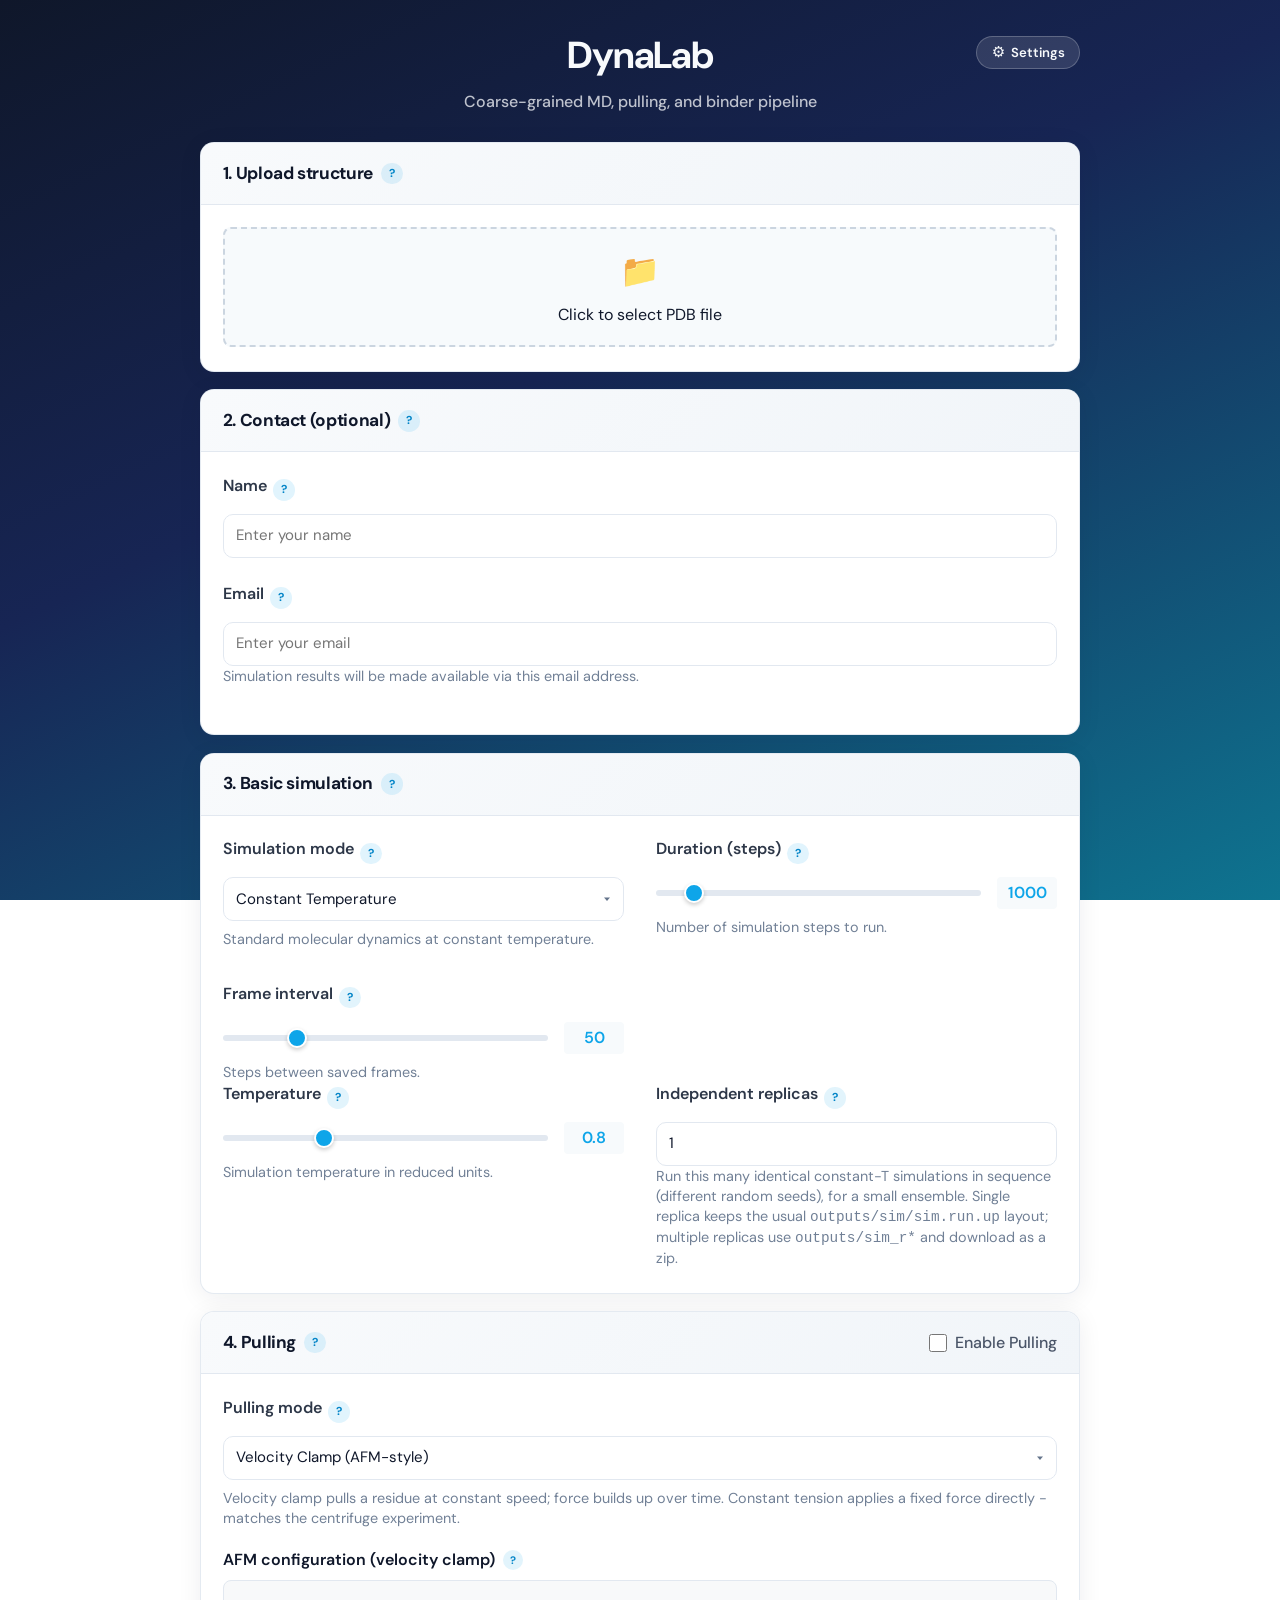
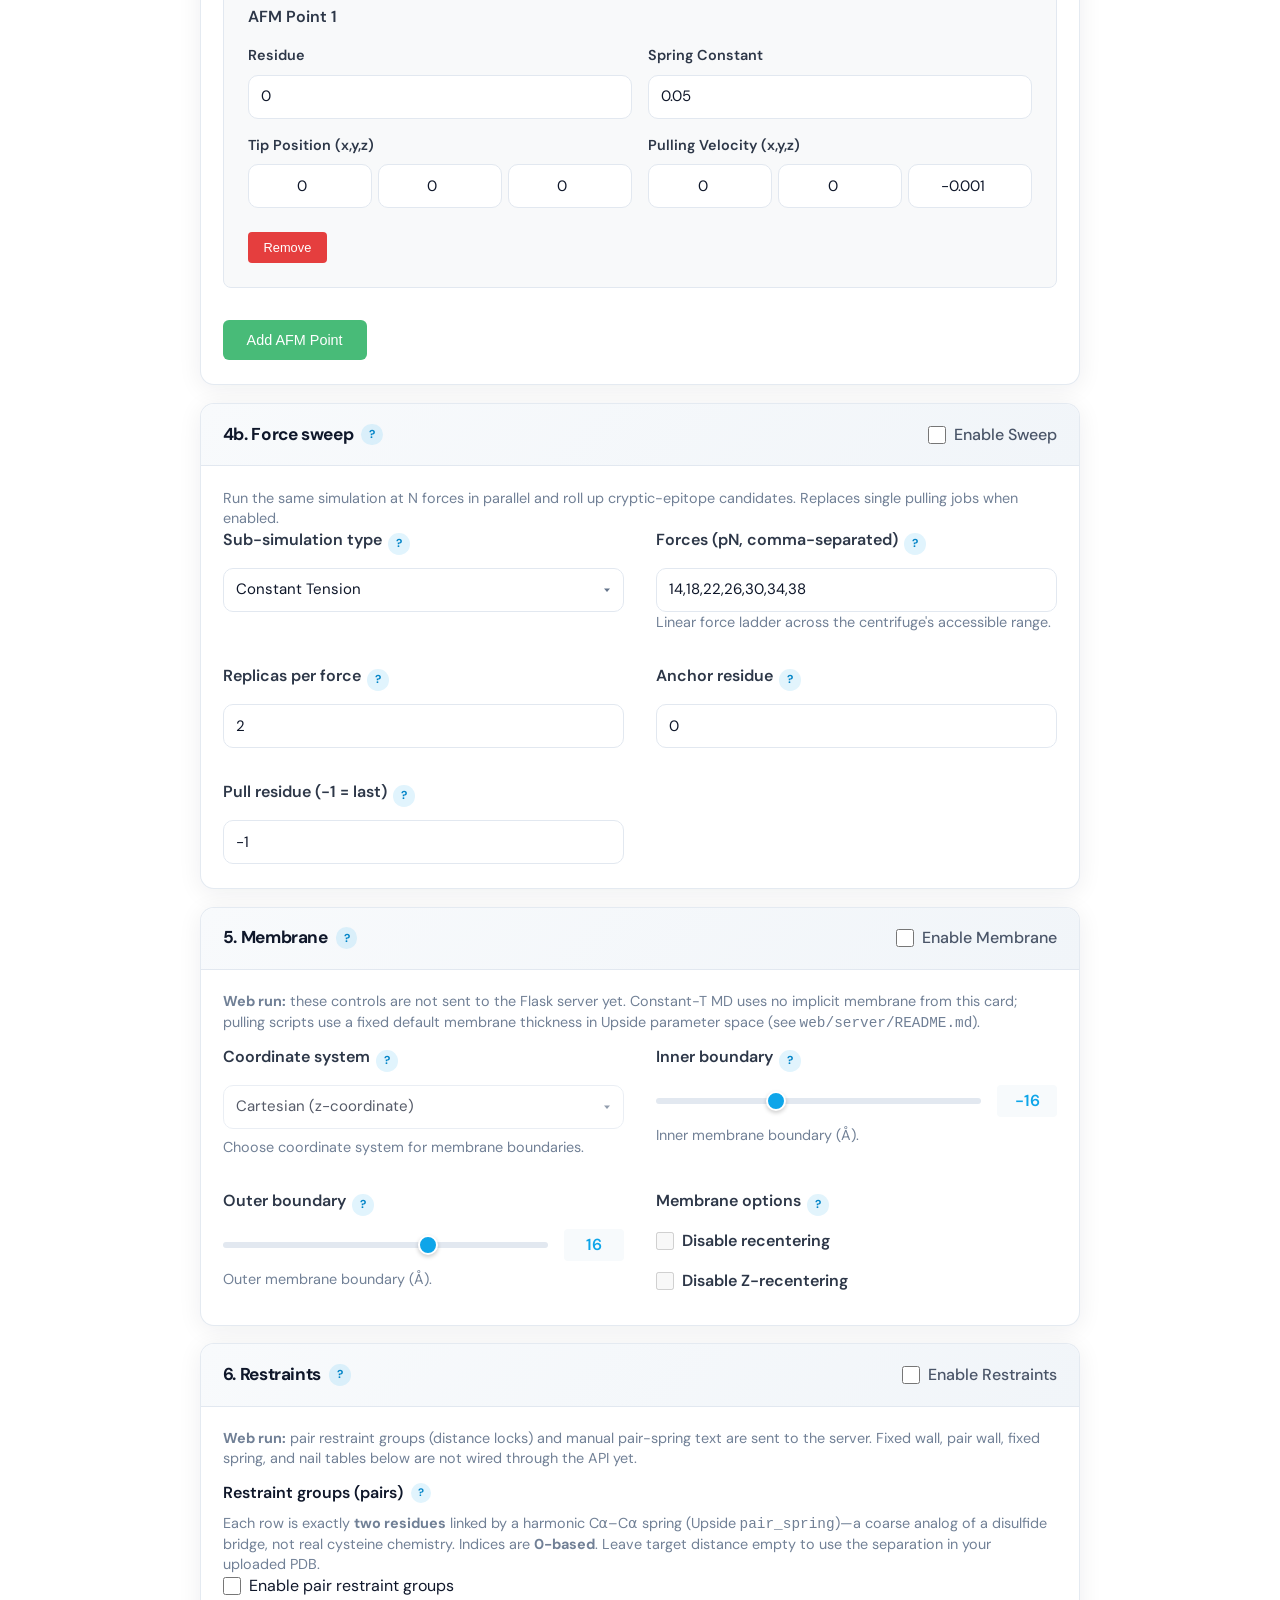
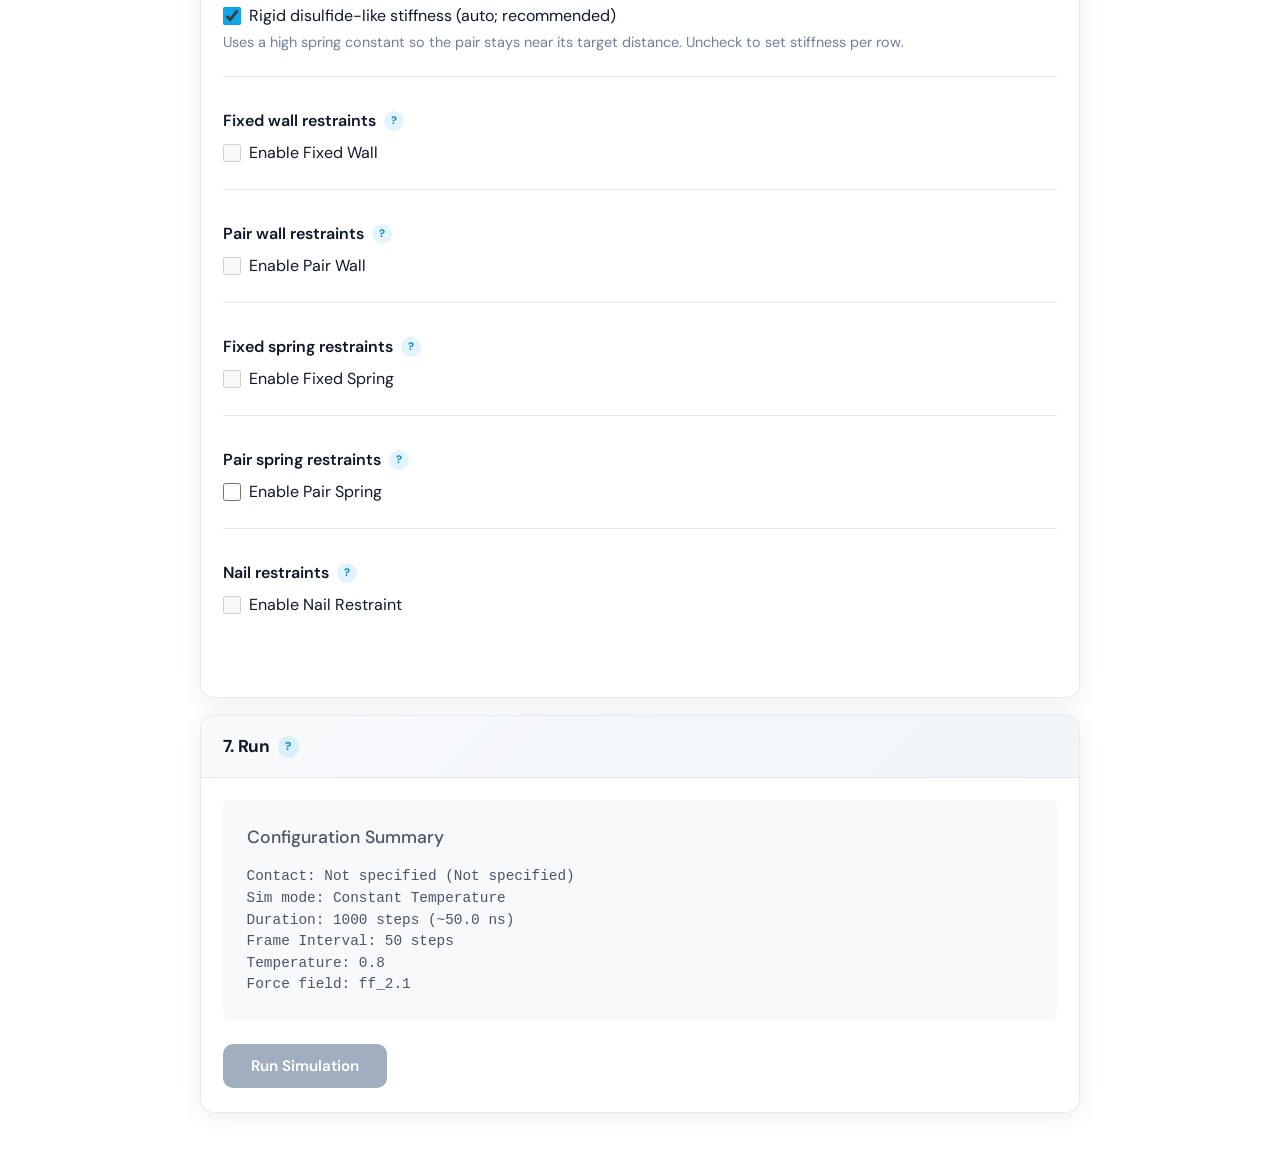
==== commit 3e35d7d0: "fixed distance restraints to they act like disulfide bonds, wired up multiple replicas and their ana" ====
--- a/web/intermediate/index.html
+++ b/web/intermediate/index.html
@@ -169,6 +169,16 @@
                                 </div>
                                 <p class="param-description">
                                     Simulation temperature in reduced units.
+                                </p>
+                            </div>
+                            <div class="config-group">
+                                <div class="label-with-help">
+                                    <label for="basic-independent-replicas">Independent replicas</label>
+                                    <button type="button" class="help-btn" data-help="basic_independent_replicas" aria-label="Help: independent replicas">?</button>
+                                </div>
+                                <input type="number" id="basic-independent-replicas" min="1" max="32" step="1" value="1">
+                                <p class="param-description">
+                                    Run this many identical constant-T simulations in sequence (different random seeds), for a small ensemble. Single replica keeps the usual <code>outputs/sim/sim.run.up</code> layout; multiple replicas use <code>outputs/sim_r*</code> and download as a zip.
                                 </p>
                             </div>
                         </div>
@@ -321,10 +331,14 @@
                             <button type="button" class="help-btn help-btn--inline" data-help="pulling_tension_config" aria-label="Help: tension fields">?</button>
                         </h3>
                         <p class="param-description">
-                            Apply equal-and-opposite forces at two residues. Forces are in Upside
-                            reduced units (kT / Å); the force-sweep mode below converts piconewtons
-                            for you.
+                            Apply equal-and-opposite forces at two residues. By default, tx, ty, tz are in Upside
+                            reduced units (kT / Å). The force sweep below accepts forces in pN and converts them
+                            automatically; for a single run you can optionally use pN here with the checkbox.
                         </p>
+                        <label class="checkbox-label" style="margin-top: 0.35rem;">
+                            <input type="checkbox" id="tension-input-pn">
+                            <span>Interpret tx, ty, tz as pN (convert with current calibration)</span>
+                        </label>
                         <div class="tension-entries" id="tension-entries">
                             <div class="afm-entry">
                                 <div class="afm-entry-header"><h4>Tension Point 1</h4></div>
@@ -441,13 +455,18 @@
                     </label>
                 </div>
                 <div class="card-content" id="membrane-content">
+                    <p class="param-description" style="margin-bottom: 0.75rem;">
+                        <strong>Web run:</strong> these controls are not sent to the Flask server yet.
+                        Constant-T MD uses no implicit membrane from this card; pulling scripts use a fixed default
+                        membrane thickness in Upside parameter space (see <code>web/server/README.md</code>).
+                    </p>
                     <div class="config-grid">
                         <div class="config-group">
                             <div class="label-with-help">
                                 <label for="membrane-coord-system">Coordinate system</label>
                                 <button type="button" class="help-btn" data-help="membrane_coord_system" aria-label="Help: membrane coordinates">?</button>
                             </div>
-                            <select id="membrane-coord-system">
+                            <select id="membrane-coord-system" disabled aria-disabled="true">
                                 <option value="cartesian">Cartesian (z-coordinate)</option>
                                 <option value="spherical">Spherical (h-coordinate)</option>
                             </select>
@@ -462,7 +481,7 @@
                                 <button type="button" class="help-btn" data-help="membrane_inner_bound" aria-label="Help: inner boundary">?</button>
                             </div>
                             <div class="slider-container">
-                                <input type="range" id="membrane-inner" min="-25" max="0" step="1" value="-16">
+                                <input type="range" id="membrane-inner" min="-25" max="0" step="1" value="-16" disabled aria-disabled="true">
                                 <span class="slider-value" id="inner-value">-16</span>
                             </div>
                             <p class="param-description">
@@ -476,7 +495,7 @@
                                 <button type="button" class="help-btn" data-help="membrane_outer_bound" aria-label="Help: outer boundary">?</button>
                             </div>
                             <div class="slider-container">
-                                <input type="range" id="membrane-outer" min="0" max="25" step="1" value="16">
+                                <input type="range" id="membrane-outer" min="0" max="25" step="1" value="16" disabled aria-disabled="true">
                                 <span class="slider-value" id="outer-value">16</span>
                             </div>
                             <p class="param-description">
@@ -491,11 +510,11 @@
                             </div>
                             <div class="checkbox-group">
                                 <label class="checkbox-label">
-                                    <input type="checkbox" id="disable-recentering">
+                                    <input type="checkbox" id="disable-recentering" disabled aria-disabled="true">
                                     <span>Disable recentering</span>
                                 </label>
                                 <label class="checkbox-label">
-                                    <input type="checkbox" id="disable-z-recentering">
+                                    <input type="checkbox" id="disable-z-recentering" disabled aria-disabled="true">
                                     <span>Disable Z-recentering</span>
                                 </label>
                             </div>
@@ -517,18 +536,71 @@
                     </label>
                 </div>
                 <div class="card-content" id="restraints-content">
+                    <p class="param-description" style="margin-bottom: 0.75rem;">
+                        <strong>Web run:</strong> pair restraint groups (distance locks) and manual pair-spring text are sent to the server.
+                        Fixed wall, pair wall, fixed spring, and nail tables below are not wired through the API yet.
+                    </p>
                     <div class="restraint-types">
+                        <div class="restraint-section">
+                            <h3 class="subsection-title">Restraint groups (pairs)
+                                <button type="button" class="help-btn help-btn--inline" data-help="restraint_group_pairs" aria-label="Help: pair restraint groups">?</button>
+                            </h3>
+                            <p class="param-description">
+                                Each row is exactly <strong>two residues</strong> linked by a harmonic Cα–Cα spring (Upside
+                                <code>pair_spring</code>)—a coarse analog of a disulfide bridge, not real cysteine chemistry.
+                                Indices are <strong>0-based</strong>. Leave target distance empty to use the separation in your uploaded PDB.
+                            </p>
+                            <label class="checkbox-label">
+                                <input type="checkbox" id="enable-distance-locks">
+                                <span>Enable pair restraint groups</span>
+                            </label>
+                            <label class="checkbox-label" style="margin-top: 0.35rem;">
+                                <input type="checkbox" id="restraint-group-rigid-spring" checked>
+                                <span>Rigid disulfide-like stiffness (auto; recommended)</span>
+                            </label>
+                            <p class="param-description" id="restraint-group-rigid-note" style="margin-top: 0.25rem;">
+                                Uses a high spring constant so the pair stays near its target distance. Uncheck to set stiffness per row.
+                            </p>
+                            <div id="distance-lock-entries" class="restraint-entries hidden">
+                                <div class="afm-entry">
+                                    <div class="afm-entry-header"><h4>Pair 1</h4></div>
+                                    <div class="afm-content">
+                                        <div class="afm-row">
+                                            <div class="afm-field">
+                                                <label>Residue A</label>
+                                                <input type="number" class="distance-lock-res1" min="0" value="0">
+                                            </div>
+                                            <div class="afm-field">
+                                                <label>Residue B</label>
+                                                <input type="number" class="distance-lock-res2" min="0" value="1">
+                                            </div>
+                                            <div class="afm-field">
+                                                <label>Target distance (Å)</label>
+                                                <input type="number" class="distance-lock-r0" step="0.01" value="" placeholder="from PDB">
+                                            </div>
+                                            <div class="afm-field distance-lock-k-field hidden">
+                                                <label>Spring const (advanced)</label>
+                                                <input type="number" class="distance-lock-k" step="0.1" value="4">
+                                            </div>
+                                        </div>
+                                        <button type="button" class="remove-distance-lock-btn">Remove pair</button>
+                                    </div>
+                                </div>
+                            </div>
+                            <button type="button" id="add-distance-lock-btn" class="add-btn hidden">Add pair</button>
+                        </div>
+
                         <div class="restraint-section">
                             <h3 class="subsection-title">Fixed wall restraints
                                 <button type="button" class="help-btn help-btn--inline" data-help="restraint_fixed_wall" aria-label="Help: fixed wall">?</button>
                             </h3>
                             <label class="checkbox-label">
-                                <input type="checkbox" id="enable-wall-const">
+                                <input type="checkbox" id="enable-wall-const" disabled aria-disabled="true" title="Not wired in the web server yet">
                                 <span>Enable Fixed Wall</span>
                             </label>
                             <div id="wall-const-entries" class="restraint-text-area hidden">
                                 <label for="wall-const-text">Fixed Wall Data (residue radius spring_const wall_type x0 y0 z0)</label>
-                                <textarea id="wall-const-text" rows="4" placeholder="0 5.0 4.0 1 0 0 0&#10;5 10.0 4.0 1 0 0 8"></textarea>
+                                <textarea id="wall-const-text" rows="4" placeholder="0 5.0 4.0 1 0 0 0&#10;5 10.0 4.0 1 0 0 8" disabled aria-disabled="true"></textarea>
                                 <p class="param-description">Format: residue radius spring_const wall_type x0 y0 z0 (one per line)</p>
                             </div>
                         </div>
@@ -538,12 +610,12 @@
                                 <button type="button" class="help-btn help-btn--inline" data-help="restraint_pair_wall" aria-label="Help: pair wall">?</button>
                             </h3>
                             <label class="checkbox-label">
-                                <input type="checkbox" id="enable-wall-pair">
+                                <input type="checkbox" id="enable-wall-pair" disabled aria-disabled="true" title="Not wired in the web server yet">
                                 <span>Enable Pair Wall</span>
                             </label>
                             <div id="wall-pair-entries" class="restraint-text-area hidden">
                                 <label for="wall-pair-text">Pair Wall Data (residue1 residue2 radius spring_const)</label>
-                                <textarea id="wall-pair-text" rows="4" placeholder="4 26 8.0 4.0"></textarea>
+                                <textarea id="wall-pair-text" rows="4" placeholder="4 26 8.0 4.0" disabled aria-disabled="true"></textarea>
                                 <p class="param-description">Format: residue1 residue2 radius spring_const (one per line)</p>
                             </div>
                         </div>
@@ -553,12 +625,12 @@
                                 <button type="button" class="help-btn help-btn--inline" data-help="restraint_fixed_spring" aria-label="Help: fixed spring">?</button>
                             </h3>
                             <label class="checkbox-label">
-                                <input type="checkbox" id="enable-spring-const">
+                                <input type="checkbox" id="enable-spring-const" disabled aria-disabled="true" title="Not wired in the web server yet">
                                 <span>Enable Fixed Spring</span>
                             </label>
                             <div id="spring-const-entries" class="restraint-text-area hidden">
                                 <label for="spring-const-text">Fixed Spring Data (residue spring_const x0 y0 z0)</label>
-                                <textarea id="spring-const-text" rows="4" placeholder="0 4.0 0 0 0"></textarea>
+                                <textarea id="spring-const-text" rows="4" placeholder="0 4.0 0 0 0" disabled aria-disabled="true"></textarea>
                                 <p class="param-description">Format: residue spring_const x0 y0 z0 (one per line)</p>
                             </div>
                         </div>
@@ -583,12 +655,12 @@
                                 <button type="button" class="help-btn help-btn--inline" data-help="restraint_nail" aria-label="Help: nail restraint">?</button>
                             </h3>
                             <label class="checkbox-label">
-                                <input type="checkbox" id="enable-nail">
+                                <input type="checkbox" id="enable-nail" disabled aria-disabled="true" title="Not wired in the web server yet">
                                 <span>Enable Nail Restraint</span>
                             </label>
                             <div id="nail-entries" class="restraint-text-area hidden">
                                 <label for="nail-text">Nail Data (residue spring_const)</label>
-                                <textarea id="nail-text" rows="4" placeholder="0 4.0"></textarea>
+                                <textarea id="nail-text" rows="4" placeholder="0 4.0" disabled aria-disabled="true"></textarea>
                                 <p class="param-description">Format: residue spring_const (one per line)</p>
                             </div>
                         </div>
--- a/web/intermediate/style.css
+++ b/web/intermediate/style.css
@@ -1185,6 +1185,19 @@
     padding: 0.5rem 0.75rem;
 }
 
+.analysis-replica-block {
+    margin-bottom: 2rem;
+    padding-bottom: 1.5rem;
+    border-bottom: 1px solid #e2e8f0;
+}
+
+.analysis-replica-inner {
+    display: grid;
+    grid-template-columns: repeat(auto-fit, minmax(360px, 1fr));
+    gap: 1.5rem;
+    margin-top: 0.75rem;
+}
+
 #analysis-status {
     margin-top: 0.75rem;
     min-height: 1.2em;
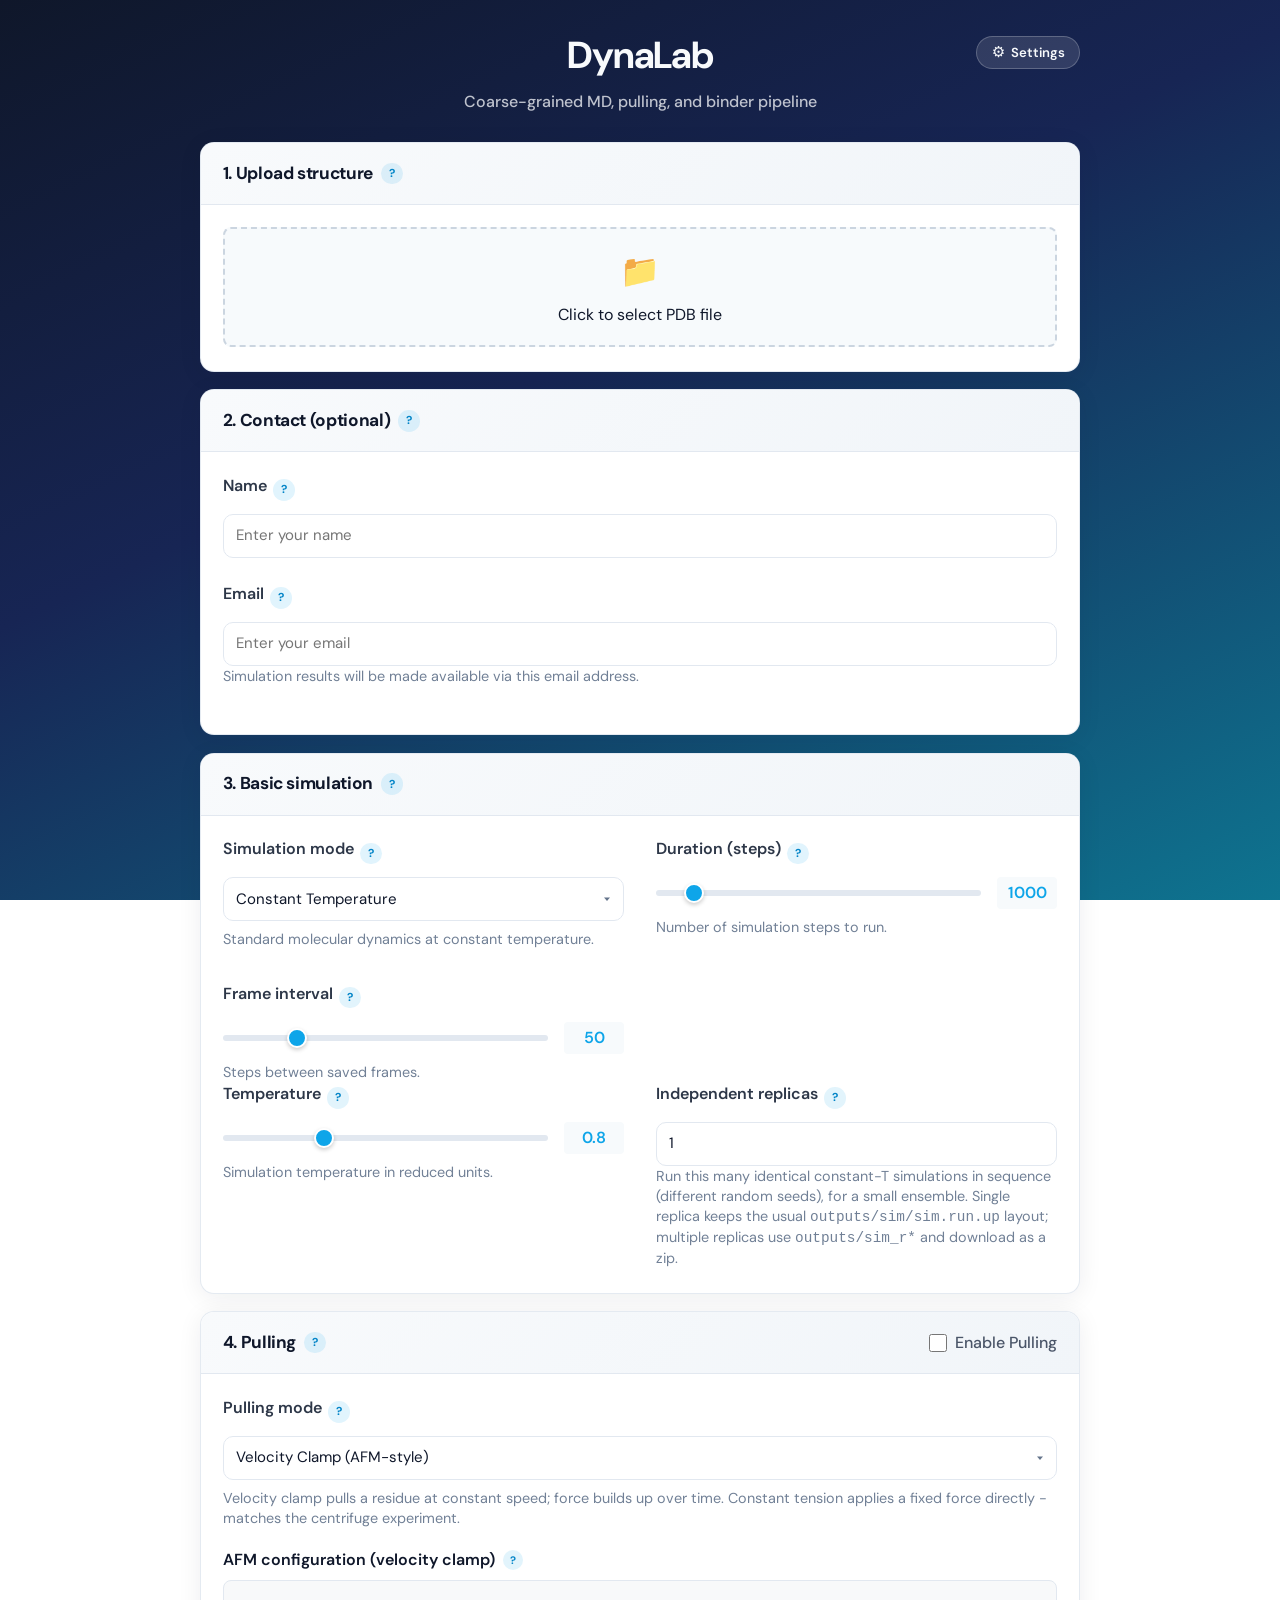
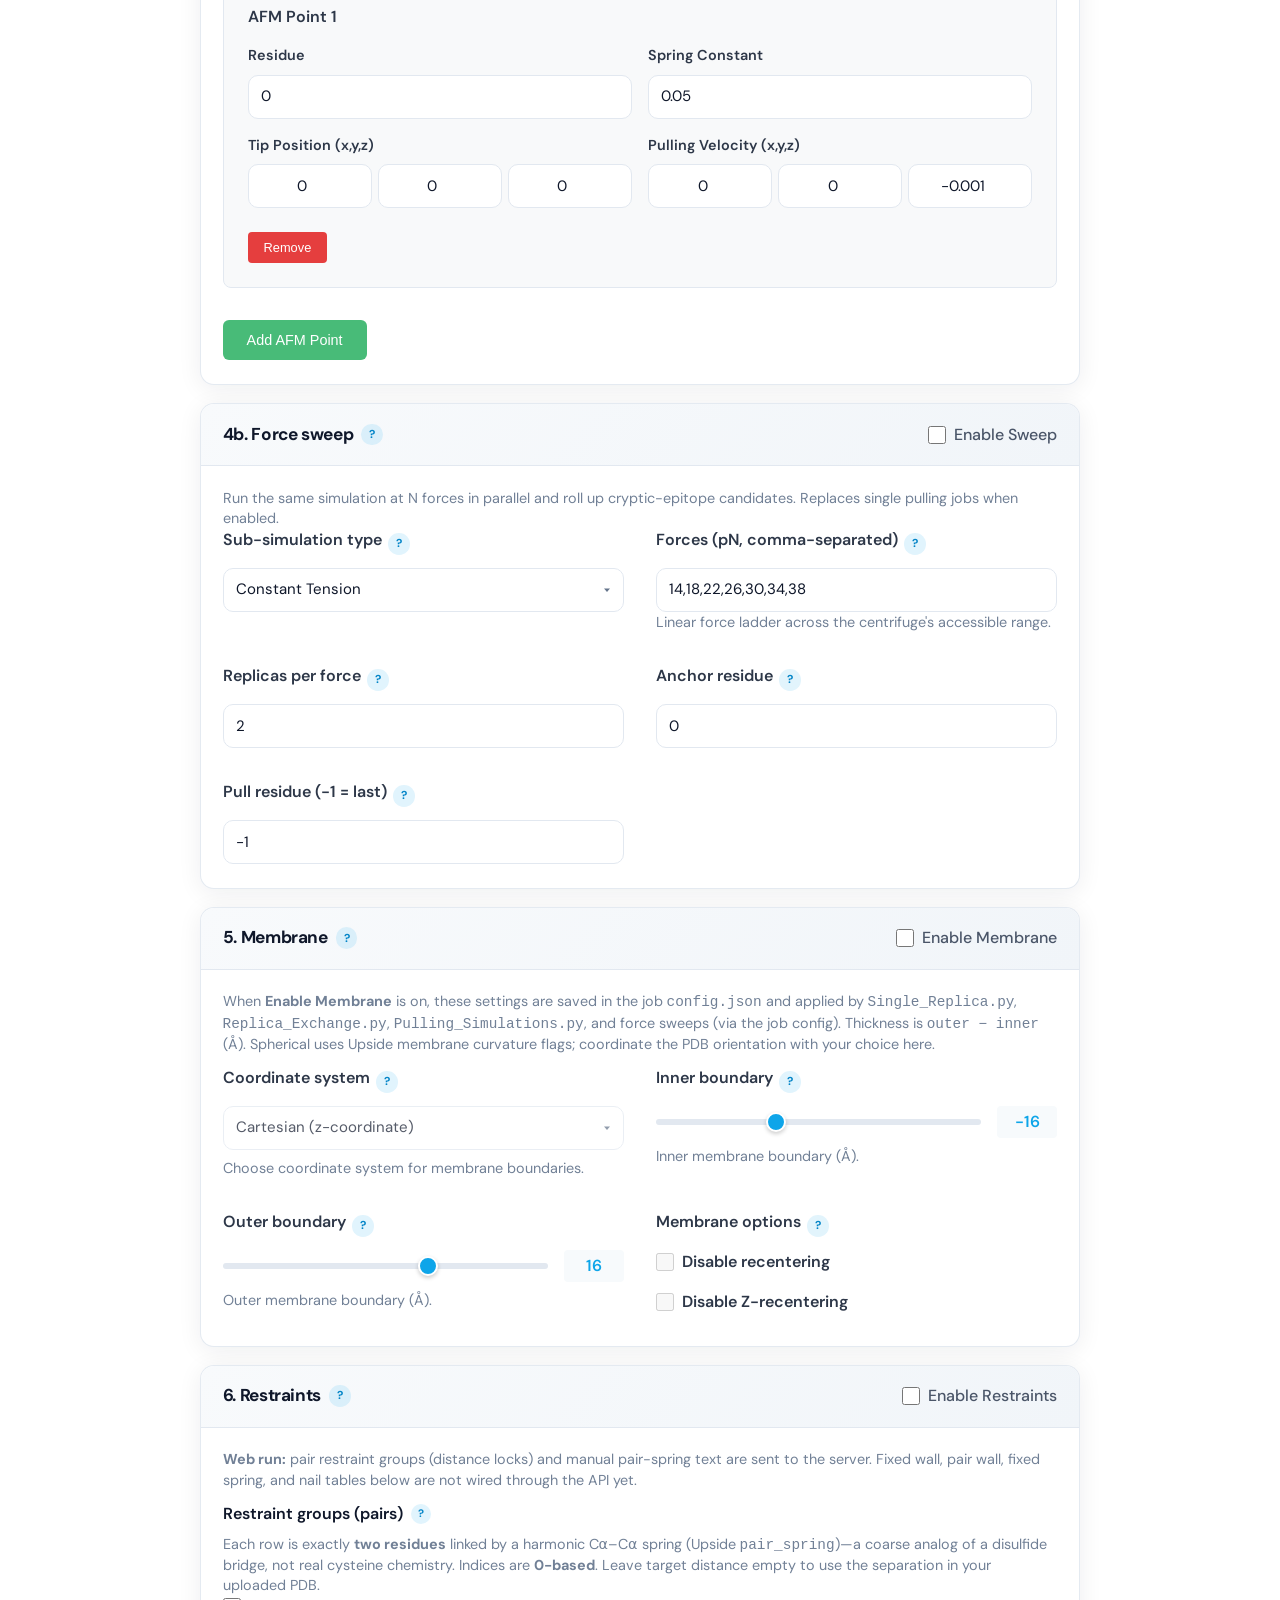
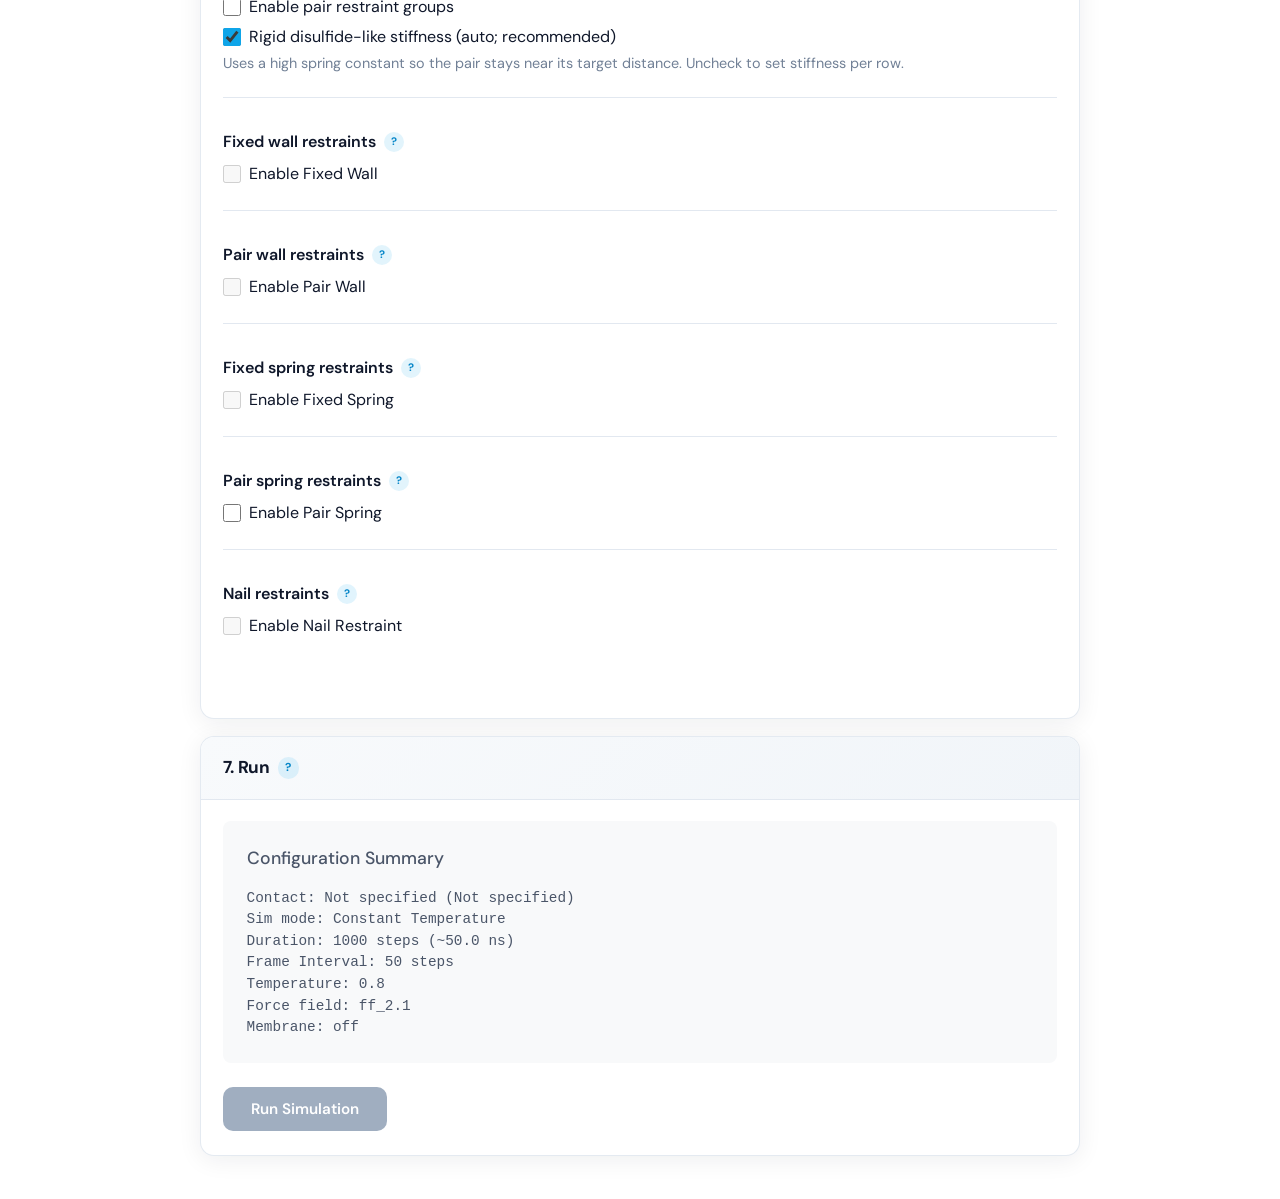
==== commit b66b1ac0: "analysis results made easier to read and view, and membranes fixed" ====
--- a/web/intermediate/index.html
+++ b/web/intermediate/index.html
@@ -456,9 +456,11 @@
                 </div>
                 <div class="card-content" id="membrane-content">
                     <p class="param-description" style="margin-bottom: 0.75rem;">
-                        <strong>Web run:</strong> these controls are not sent to the Flask server yet.
-                        Constant-T MD uses no implicit membrane from this card; pulling scripts use a fixed default
-                        membrane thickness in Upside parameter space (see <code>web/server/README.md</code>).
+                        When <strong>Enable Membrane</strong> is on, these settings are saved in the job
+                        <code>config.json</code> and applied by <code>Single_Replica.py</code>,
+                        <code>Replica_Exchange.py</code>, <code>Pulling_Simulations.py</code>, and force sweeps
+                        (via the job config). Thickness is <code>outer − inner</code> (Å). Spherical uses Upside
+                        membrane curvature flags; coordinate the PDB orientation with your choice here.
                     </p>
                     <div class="config-grid">
                         <div class="config-group">
@@ -466,9 +468,9 @@
                                 <label for="membrane-coord-system">Coordinate system</label>
                                 <button type="button" class="help-btn" data-help="membrane_coord_system" aria-label="Help: membrane coordinates">?</button>
                             </div>
-                            <select id="membrane-coord-system" disabled aria-disabled="true">
+                            <select id="membrane-coord-system">
                                 <option value="cartesian">Cartesian (z-coordinate)</option>
-                                <option value="spherical">Spherical (h-coordinate)</option>
+                                <option value="spherical">Spherical (curvature-based)</option>
                             </select>
                             <p class="param-description">
                                 Choose coordinate system for membrane boundaries.
@@ -481,7 +483,7 @@
                                 <button type="button" class="help-btn" data-help="membrane_inner_bound" aria-label="Help: inner boundary">?</button>
                             </div>
                             <div class="slider-container">
-                                <input type="range" id="membrane-inner" min="-25" max="0" step="1" value="-16" disabled aria-disabled="true">
+                                <input type="range" id="membrane-inner" min="-25" max="0" step="1" value="-16">
                                 <span class="slider-value" id="inner-value">-16</span>
                             </div>
                             <p class="param-description">
@@ -495,7 +497,7 @@
                                 <button type="button" class="help-btn" data-help="membrane_outer_bound" aria-label="Help: outer boundary">?</button>
                             </div>
                             <div class="slider-container">
-                                <input type="range" id="membrane-outer" min="0" max="25" step="1" value="16" disabled aria-disabled="true">
+                                <input type="range" id="membrane-outer" min="0" max="25" step="1" value="16">
                                 <span class="slider-value" id="outer-value">16</span>
                             </div>
                             <p class="param-description">
@@ -510,11 +512,11 @@
                             </div>
                             <div class="checkbox-group">
                                 <label class="checkbox-label">
-                                    <input type="checkbox" id="disable-recentering" disabled aria-disabled="true">
+                                    <input type="checkbox" id="disable-recentering">
                                     <span>Disable recentering</span>
                                 </label>
                                 <label class="checkbox-label">
-                                    <input type="checkbox" id="disable-z-recentering" disabled aria-disabled="true">
+                                    <input type="checkbox" id="disable-z-recentering">
                                     <span>Disable Z-recentering</span>
                                 </label>
                             </div>
@@ -687,27 +689,25 @@
                         <span class="btn-text">Run Simulation</span>
                         <div class="spinner hidden"></div>
                     </button>
-                </div>
-            </div>
-
-            <!-- Progress Section -->
-            <div id="progress-section" class="progress-section hidden">
-                <div class="section-heading">
-                    <h2>Progress</h2>
-                    <button type="button" class="help-btn" data-help="progress_tracking" aria-label="Help: progress">?</button>
-                </div>
-                <div class="progress-bar">
-                    <div id="progress-fill" class="progress-fill"></div>
-                </div>
-                <div id="progress-text" class="progress-text">Initializing...</div>
-                <div class="progress-details">
-                    <div class="progress-stats">
-                        <span id="current-step">Step: 0</span>
-                        <span id="current-energy">Energy: -- kT</span>
-                        <span id="elapsed-time">Time: 0s</span>
-                    </div>
-                </div>
-                <div id="log-output" class="log-output hidden"></div>
+                    <div id="progress-section" class="progress-section progress-section--in-run-card hidden">
+                        <div class="section-heading">
+                            <h2>Run status</h2>
+                            <button type="button" class="help-btn" data-help="progress_tracking" aria-label="Help: progress">?</button>
+                        </div>
+                        <div class="progress-bar">
+                            <div id="progress-fill" class="progress-fill"></div>
+                        </div>
+                        <div id="progress-text" class="progress-text">Initializing...</div>
+                        <div class="progress-details">
+                            <div class="progress-stats">
+                                <span id="current-step">Step: 0</span>
+                                <span id="current-energy">Energy: -- kT</span>
+                                <span id="elapsed-time">Time: 0s</span>
+                            </div>
+                        </div>
+                        <div id="log-output" class="log-output hidden"></div>
+                    </div>
+                </div>
             </div>
 
             <!-- Results Section -->
--- a/web/intermediate/style.css
+++ b/web/intermediate/style.css
@@ -112,7 +112,6 @@
 }
 
 main > .card,
-main > .progress-section,
 main > .results-section {
     animation: fade-up 0.5s ease both;
 }
@@ -909,6 +908,22 @@
     100% { transform: rotate(360deg); }
 }
 
+/* Progress inside Run card (single job + sweep share this block) */
+.run-card .progress-section--in-run-card {
+    margin-top: 1.25rem;
+    padding: 1.1rem 0 0;
+    border-top: 1px solid var(--border);
+    background: transparent;
+    box-shadow: none;
+    border-radius: 0;
+    border: none;
+}
+
+.run-card .progress-section--in-run-card .section-heading h2 {
+    font-size: 1.08rem;
+    margin-bottom: 0.85rem;
+}
+
 /* Progress section */
 .progress-section, .results-section {
     background: var(--surface);
@@ -1198,6 +1213,61 @@
     margin-top: 0.75rem;
 }
 
+.analysis-replica-details {
+    margin-bottom: 0.65rem;
+    border: 1px solid #e2e8f0;
+    border-radius: 8px;
+    background: #fff;
+    overflow: hidden;
+}
+
+.analysis-replica-details[open] {
+    box-shadow: 0 1px 3px rgba(0, 0, 0, 0.06);
+}
+
+.analysis-replica-summary {
+    cursor: pointer;
+    padding: 0.65rem 1rem;
+    font-weight: 600;
+    font-size: 0.95rem;
+    color: #2d3748;
+    background: #f7fafc;
+    list-style: none;
+    display: flex;
+    align-items: center;
+    gap: 0.5rem;
+    user-select: none;
+}
+
+.analysis-replica-summary::-webkit-details-marker {
+    display: none;
+}
+
+.analysis-replica-summary::before {
+    content: '▸';
+    font-size: 0.75rem;
+    color: #718096;
+    transition: transform 0.15s ease;
+}
+
+.analysis-replica-details[open] > .analysis-replica-summary::before {
+    transform: rotate(90deg);
+}
+
+.analysis-replica-details-body {
+    padding: 1rem 1rem 1.25rem;
+    border-top: 1px solid #edf2f7;
+}
+
+.analysis-replica-details-body .analysis-replica-inner {
+    margin-top: 0;
+}
+
+.analysis-all-replicas > .analysis-replica-summary {
+    background: #edf2f7;
+    color: #1a202c;
+}
+
 #analysis-status {
     margin-top: 0.75rem;
     min-height: 1.2em;
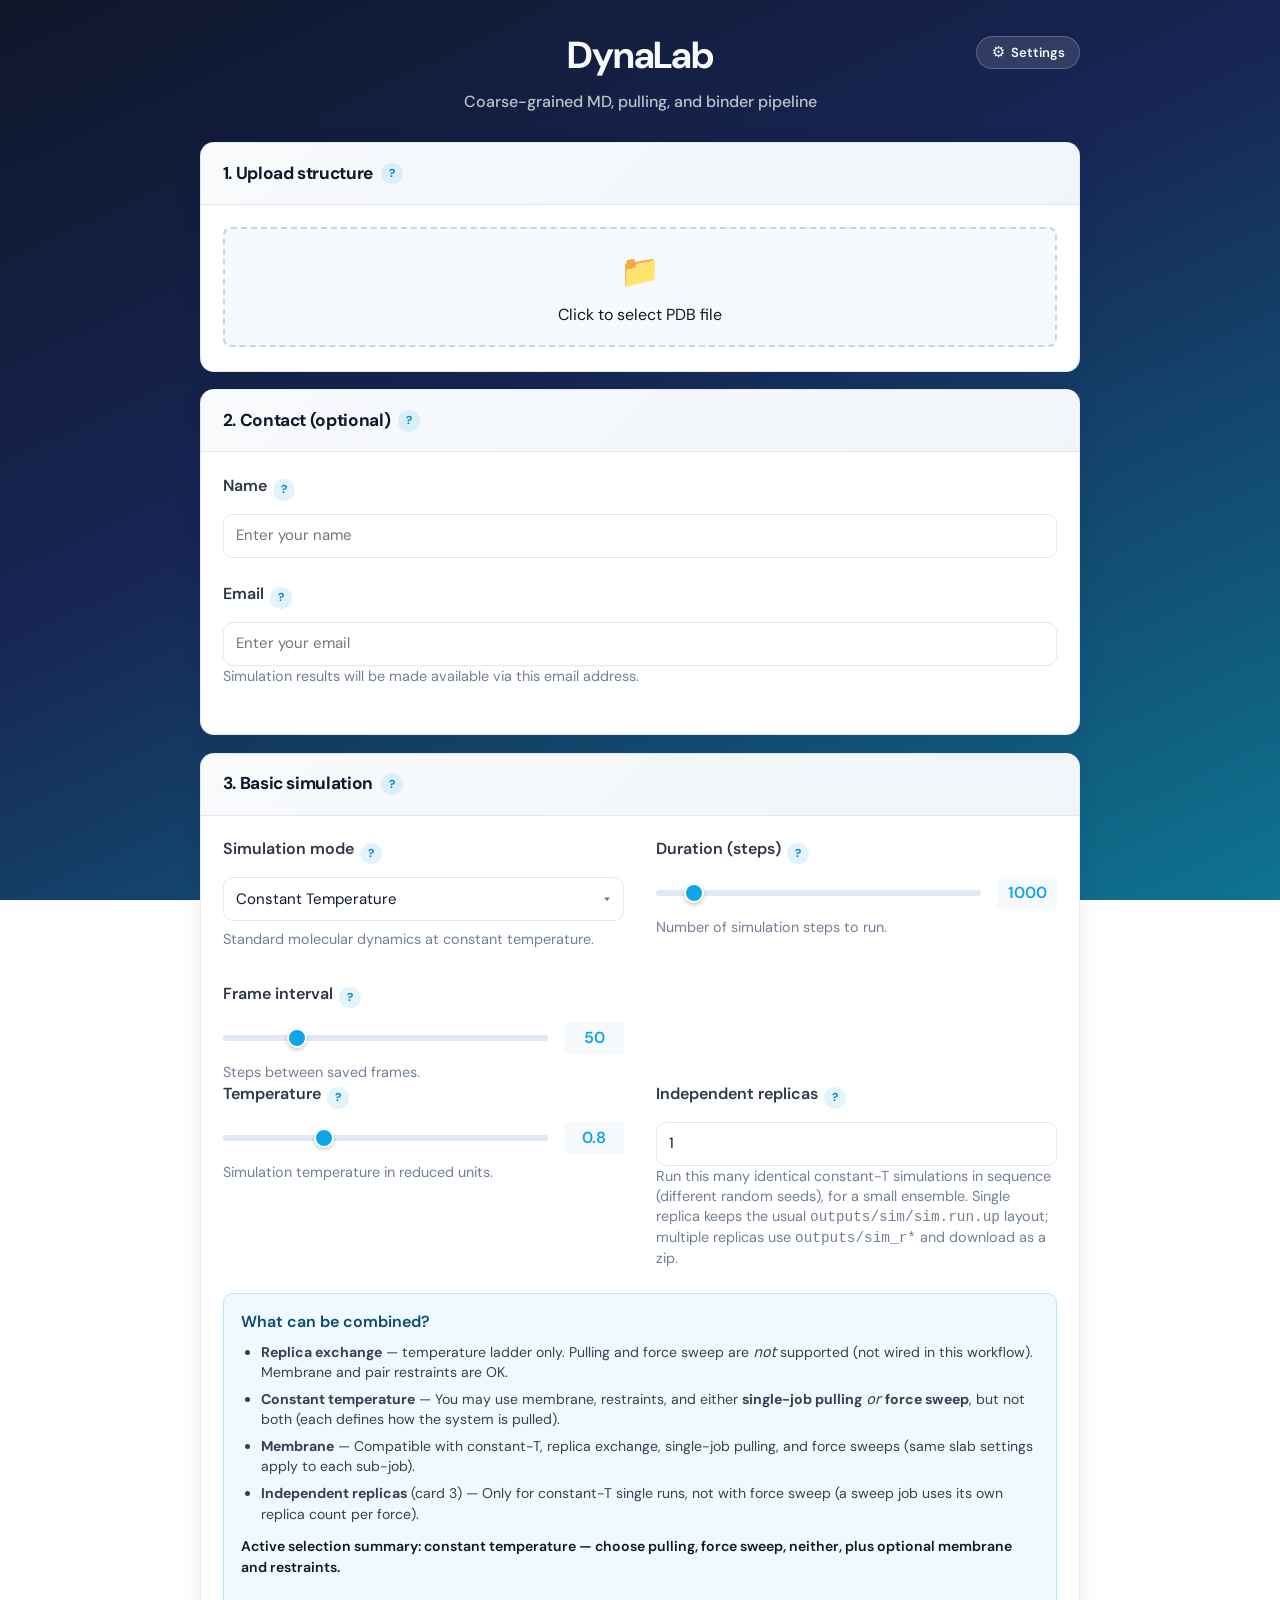
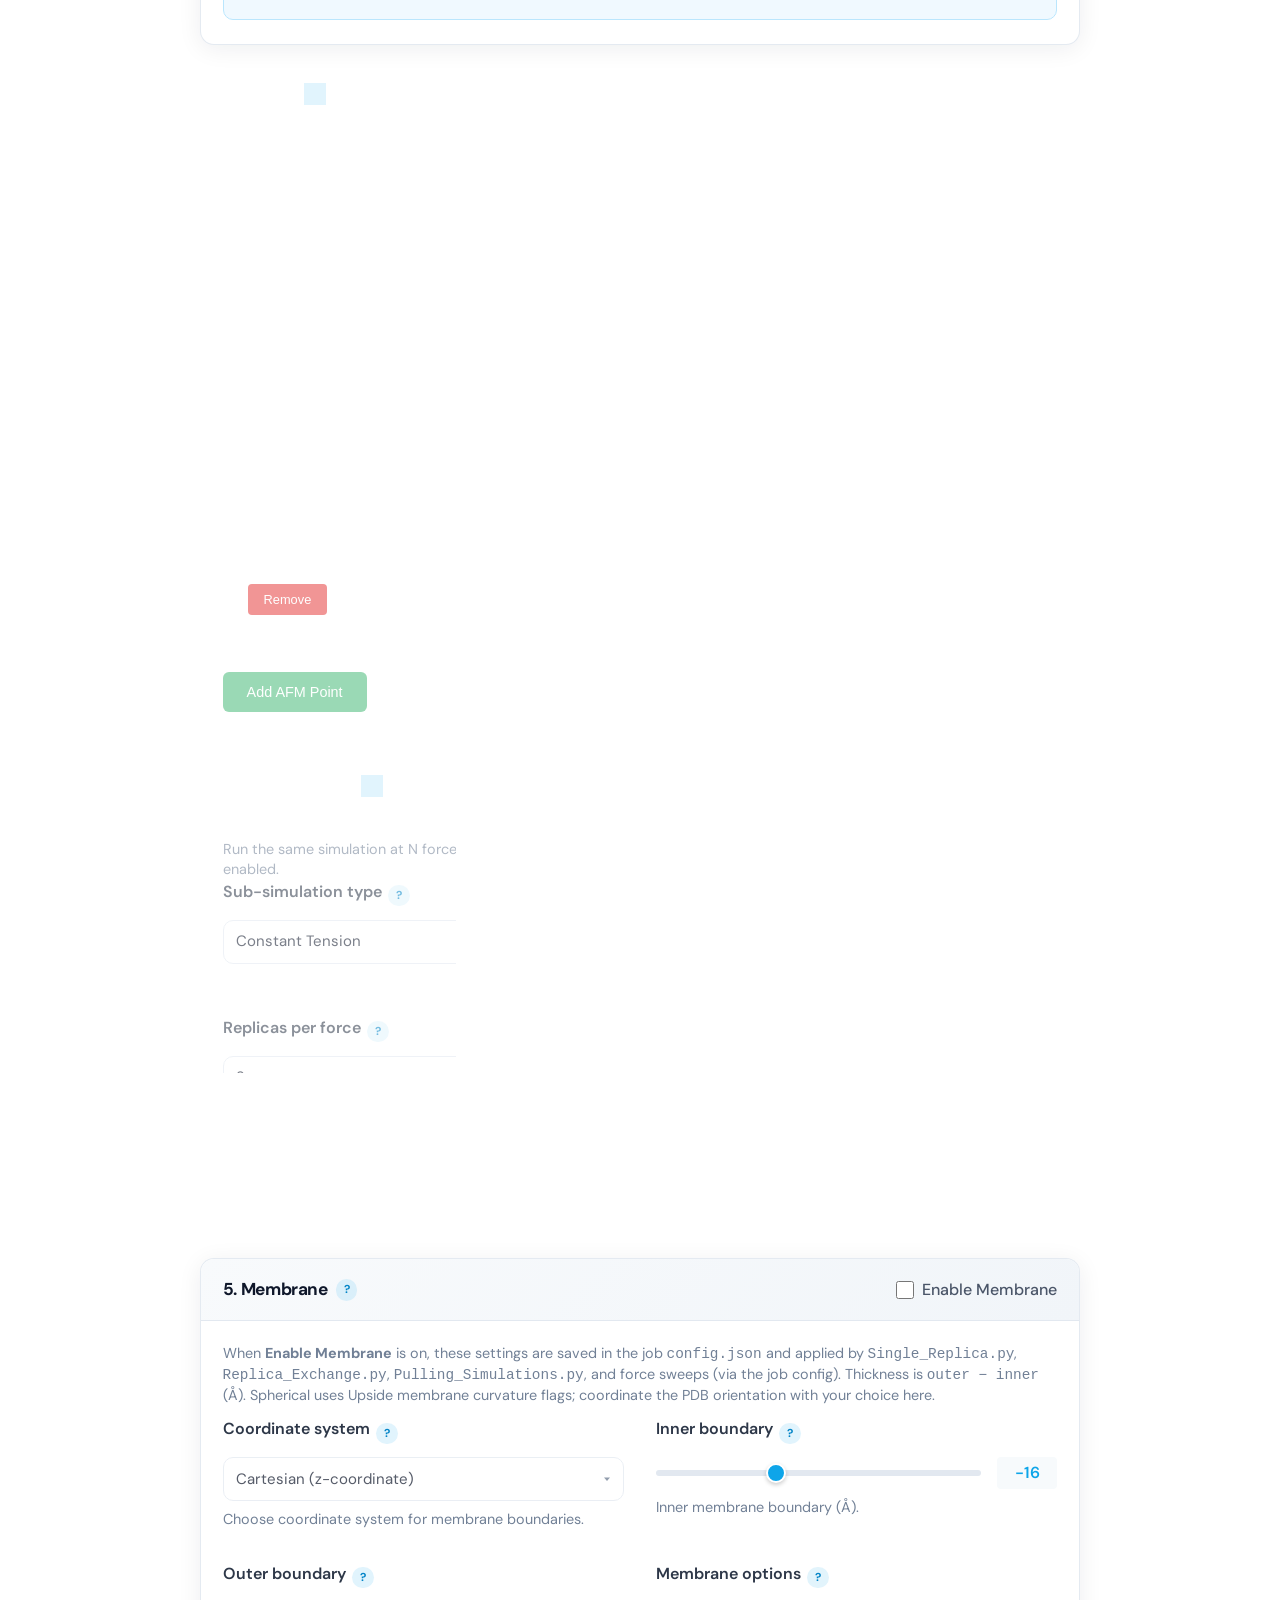
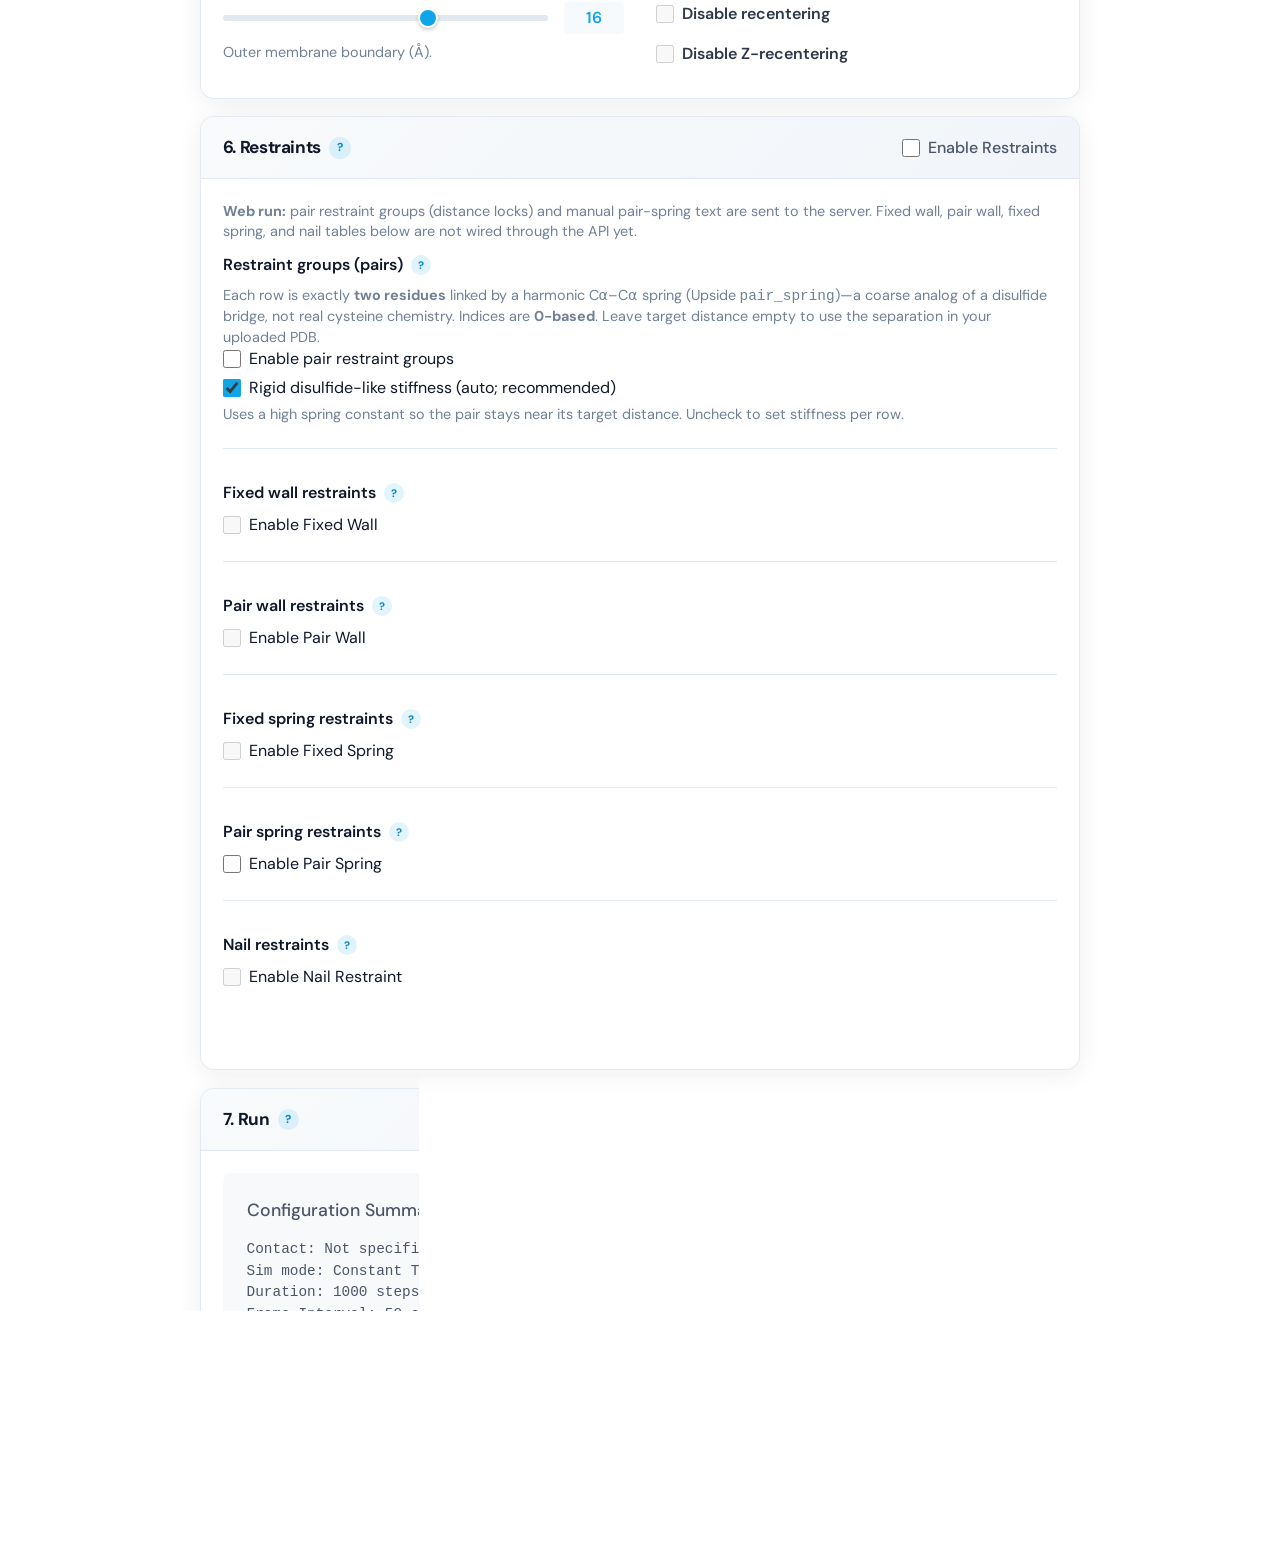
==== commit c6dae01e: "further bounds on simulation combinations established in frontend" ====
--- a/web/intermediate/index.html
+++ b/web/intermediate/index.html
@@ -247,6 +247,18 @@
                                 </p>
                             </div>
                         </div>
+                    </div>
+
+                    <div id="simulation-compatibility-panel" class="simulation-compatibility-panel" aria-label="Simulation compatibility rules">
+                        <h3 class="subsection-title">What can be combined?</h3>
+                        <ul class="simulation-rules-list">
+                            <li><strong>Replica exchange</strong> — temperature ladder only. Pulling and force sweep are <em>not</em> supported (not wired in this workflow). Membrane and pair restraints are OK.</li>
+                            <li><strong>Constant temperature</strong> — You may use membrane, restraints, and either <strong>single-job pulling</strong> <em>or</em> <strong>force sweep</strong>, but not both (each defines how the system is pulled).</li>
+                            <li><strong>Membrane</strong> — Compatible with constant-T, replica exchange, single-job pulling, and force sweeps (same slab settings apply to each sub-job).</li>
+                            <li><strong>Independent replicas</strong> (card 3) — Only for constant-T single runs, not with force sweep (a sweep job uses its own replica count per force).</li>
+                        </ul>
+                        <p id="simulation-rules-current" class="simulation-rules-current"></p>
+                        <p id="simulation-rules-feedback" class="simulation-rules-feedback" role="status" aria-live="polite"></p>
                     </div>
                 </div>
             </div>
@@ -437,7 +449,7 @@
                             <span class="btn-text">Compute Epitope Candidates</span>
                             <div class="spinner hidden"></div>
                         </button>
-                        <div id="sweep-analysis-results" class="analysis-results"></div>
+                        <div id="sweep-analysis-results" class="analysis-results analysis-results--stacked"></div>
                     </div>
                 </div>
             </div>
@@ -685,10 +697,13 @@
                             <!-- Dynamic content -->
                         </div>
                     </div>
-                    <button id="run-btn" class="run-button" disabled>
-                        <span class="btn-text">Run Simulation</span>
-                        <div class="spinner hidden"></div>
-                    </button>
+                    <div class="run-button-stack" id="run-button-stack">
+                        <button id="run-btn" type="button" class="run-button" disabled>
+                            <span class="btn-text">Run Simulation</span>
+                            <div class="spinner hidden"></div>
+                        </button>
+                        <div id="run-btn-incompat-overlay" class="run-btn-incompat-overlay hidden" role="presentation" aria-hidden="true"></div>
+                    </div>
                     <div id="progress-section" class="progress-section progress-section--in-run-card hidden">
                         <div class="section-heading">
                             <h2>Run status</h2>
@@ -855,12 +870,17 @@
                         <button type="button" class="help-btn help-btn--inline" data-help="analysis_cluster" aria-label="Help: clustering">?</button>
                     </div>
                 </div>
-                <button id="run-analysis-btn" class="run-button">
-                    <span class="btn-text">Run Analysis</span>
-                    <div class="spinner hidden"></div>
-                </button>
+                <div class="analysis-actions">
+                    <button id="run-analysis-btn" type="button" class="run-button">
+                        <span class="btn-text">Run Analysis</span>
+                        <div class="spinner hidden"></div>
+                    </button>
+                    <button id="download-all-analysis-btn" type="button" class="run-button run-button--secondary" disabled>
+                        <span class="btn-text">Download all (ZIP)</span>
+                    </button>
+                </div>
                 <div id="analysis-status" class="param-description"></div>
-                <div id="analysis-results" class="analysis-results"></div>
+                <div id="analysis-results" class="analysis-results analysis-results--stacked"></div>
             </div>
 
             <!-- Phase 2: Back-mapping -->
--- a/web/intermediate/style.css
+++ b/web/intermediate/style.css
@@ -894,6 +894,134 @@
     cursor: not-allowed;
 }
 
+.run-button--secondary {
+    background: #edf2f7;
+    color: #2d3748;
+    border: 1px solid #cbd5e0;
+    box-shadow: none;
+}
+
+.run-button--secondary:hover:not(:disabled) {
+    background: #e2e8f0;
+    box-shadow: 0 4px 12px rgba(0, 0, 0, 0.08);
+    transform: translateY(-1px);
+}
+
+.run-button--secondary:disabled {
+    opacity: 0.65;
+    transform: none;
+    box-shadow: none;
+}
+
+.simulation-compatibility-panel {
+    margin-top: 1.5rem;
+    padding: 1rem 1.1rem;
+    background: #f0f9ff;
+    border: 1px solid #bae6fd;
+    border-radius: var(--radius-sm);
+}
+
+.simulation-compatibility-panel .subsection-title {
+    margin-top: 0;
+    font-size: 1rem;
+    color: #0c4a6e;
+}
+
+.simulation-rules-list {
+    margin: 0.5rem 0 0;
+    padding-left: 1.25rem;
+    color: #334155;
+    font-size: 0.88rem;
+    line-height: 1.45;
+}
+
+.simulation-rules-list li {
+    margin-bottom: 0.4rem;
+}
+
+.simulation-rules-current {
+    margin: 0.75rem 0 0;
+    font-size: 0.88rem;
+    font-weight: 600;
+    color: #0f172a;
+}
+
+.simulation-rules-feedback {
+    margin: 0.5rem 0 0;
+    min-height: 1.2em;
+    font-size: 0.88rem;
+    color: #b45309;
+    font-weight: 500;
+}
+
+.run-button-stack {
+    position: relative;
+    display: inline-block;
+    margin-top: 0.5rem;
+}
+
+.run-btn-incompat-overlay {
+    display: none;
+    position: absolute;
+    inset: 0;
+    z-index: 3;
+    cursor: not-allowed;
+    border-radius: var(--radius-sm);
+    background: transparent;
+}
+
+.run-button-stack.has-incompat .run-btn-incompat-overlay {
+    display: block;
+}
+
+.run-button-stack.has-incompat #run-btn {
+    opacity: 0.62;
+    filter: grayscale(0.12);
+}
+
+.analysis-actions {
+    display: flex;
+    flex-wrap: wrap;
+    align-items: center;
+    gap: 0.75rem;
+    margin-top: 1rem;
+}
+
+.analysis-results.analysis-results--stacked {
+    display: flex;
+    flex-direction: column;
+    gap: 1rem;
+    margin-top: 1.5rem;
+    width: 100%;
+    max-width: 100%;
+}
+
+.analysis-results.analysis-results--stacked .analysis-replica-details {
+    width: 100%;
+    max-width: 100%;
+    box-sizing: border-box;
+}
+
+.analysis-results.analysis-results--stacked .analysis-replica-inner,
+.analysis-results.analysis-results--stacked .analysis-replica-details-body .analysis-replica-inner {
+    display: grid;
+    grid-template-columns: 1fr;
+    gap: 1.25rem;
+    width: 100%;
+    max-width: 100%;
+    margin-top: 0;
+}
+
+.analysis-results.analysis-results--stacked .analysis-result-card {
+    max-width: 100%;
+    box-sizing: border-box;
+}
+
+.analysis-results.analysis-results--stacked .analysis-result-card img {
+    max-width: 100%;
+    height: auto;
+}
+
 .spinner {
     width: 16px;
     height: 16px;
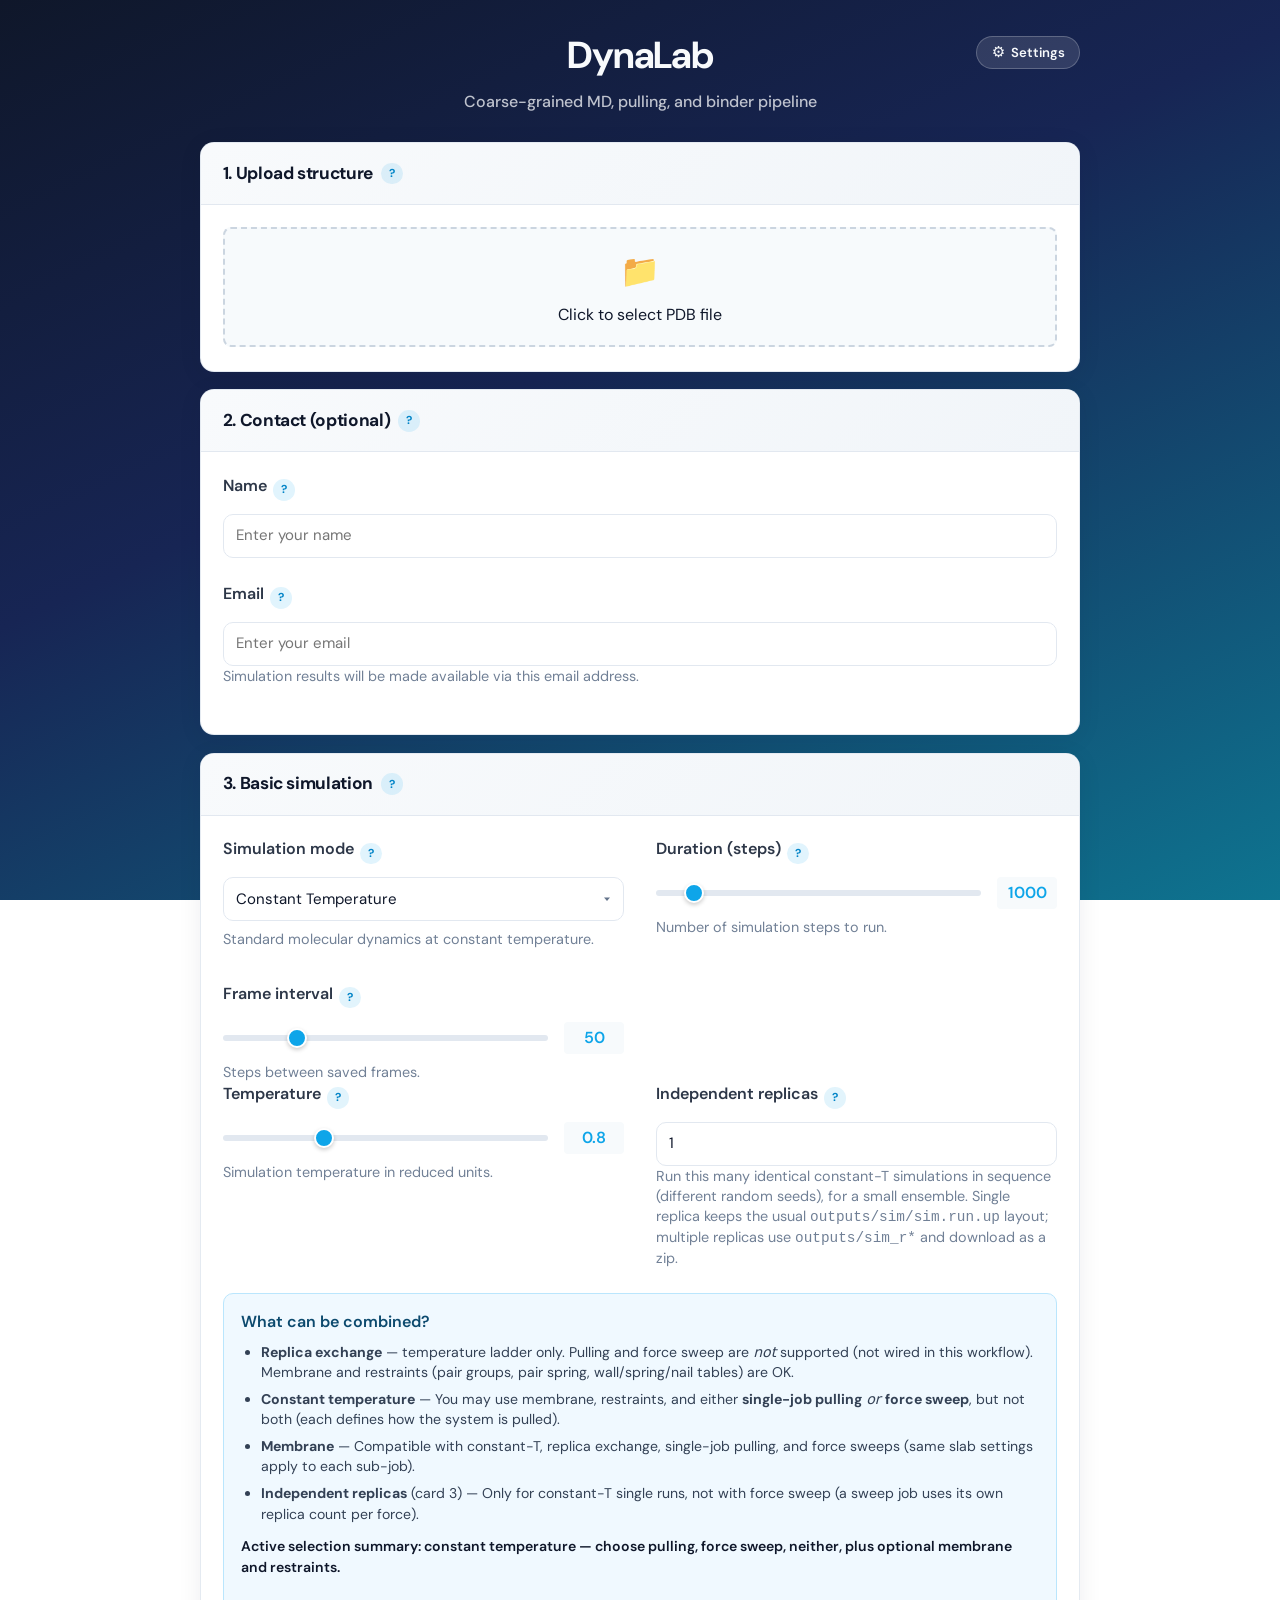
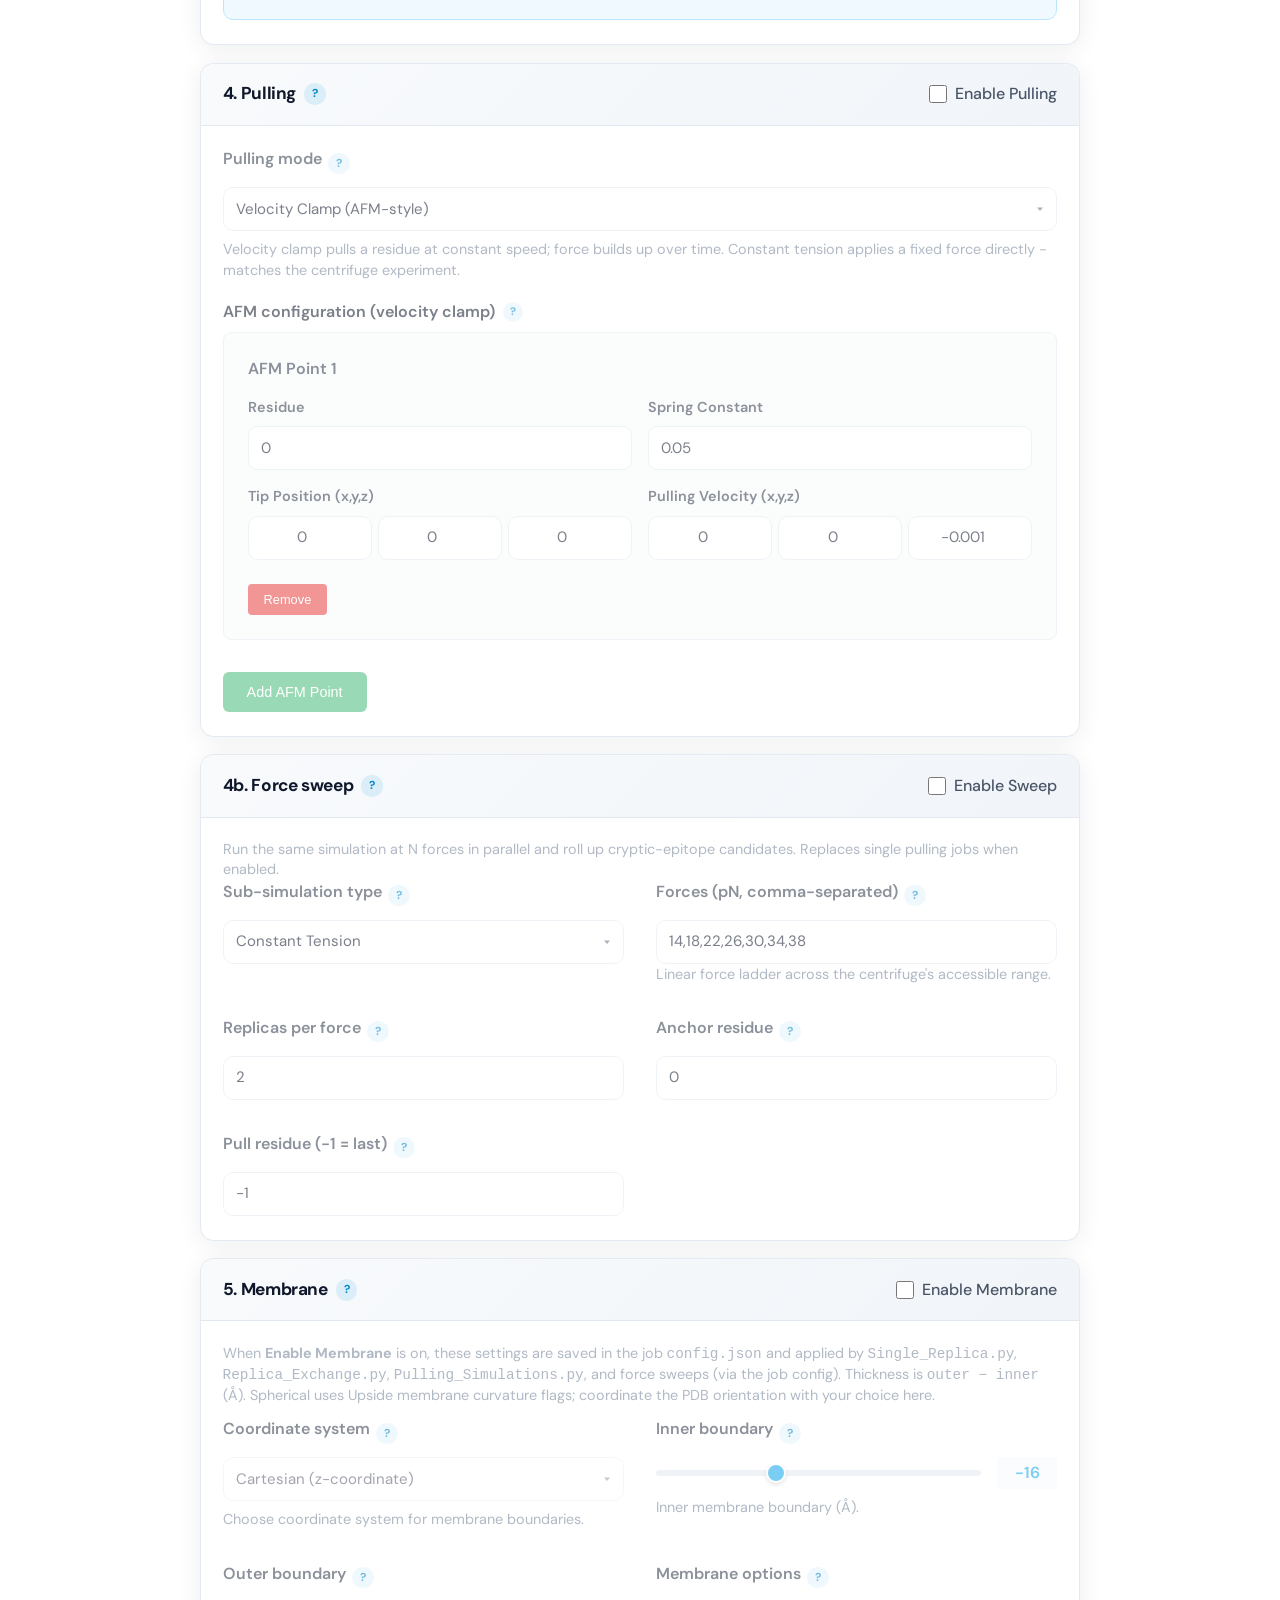
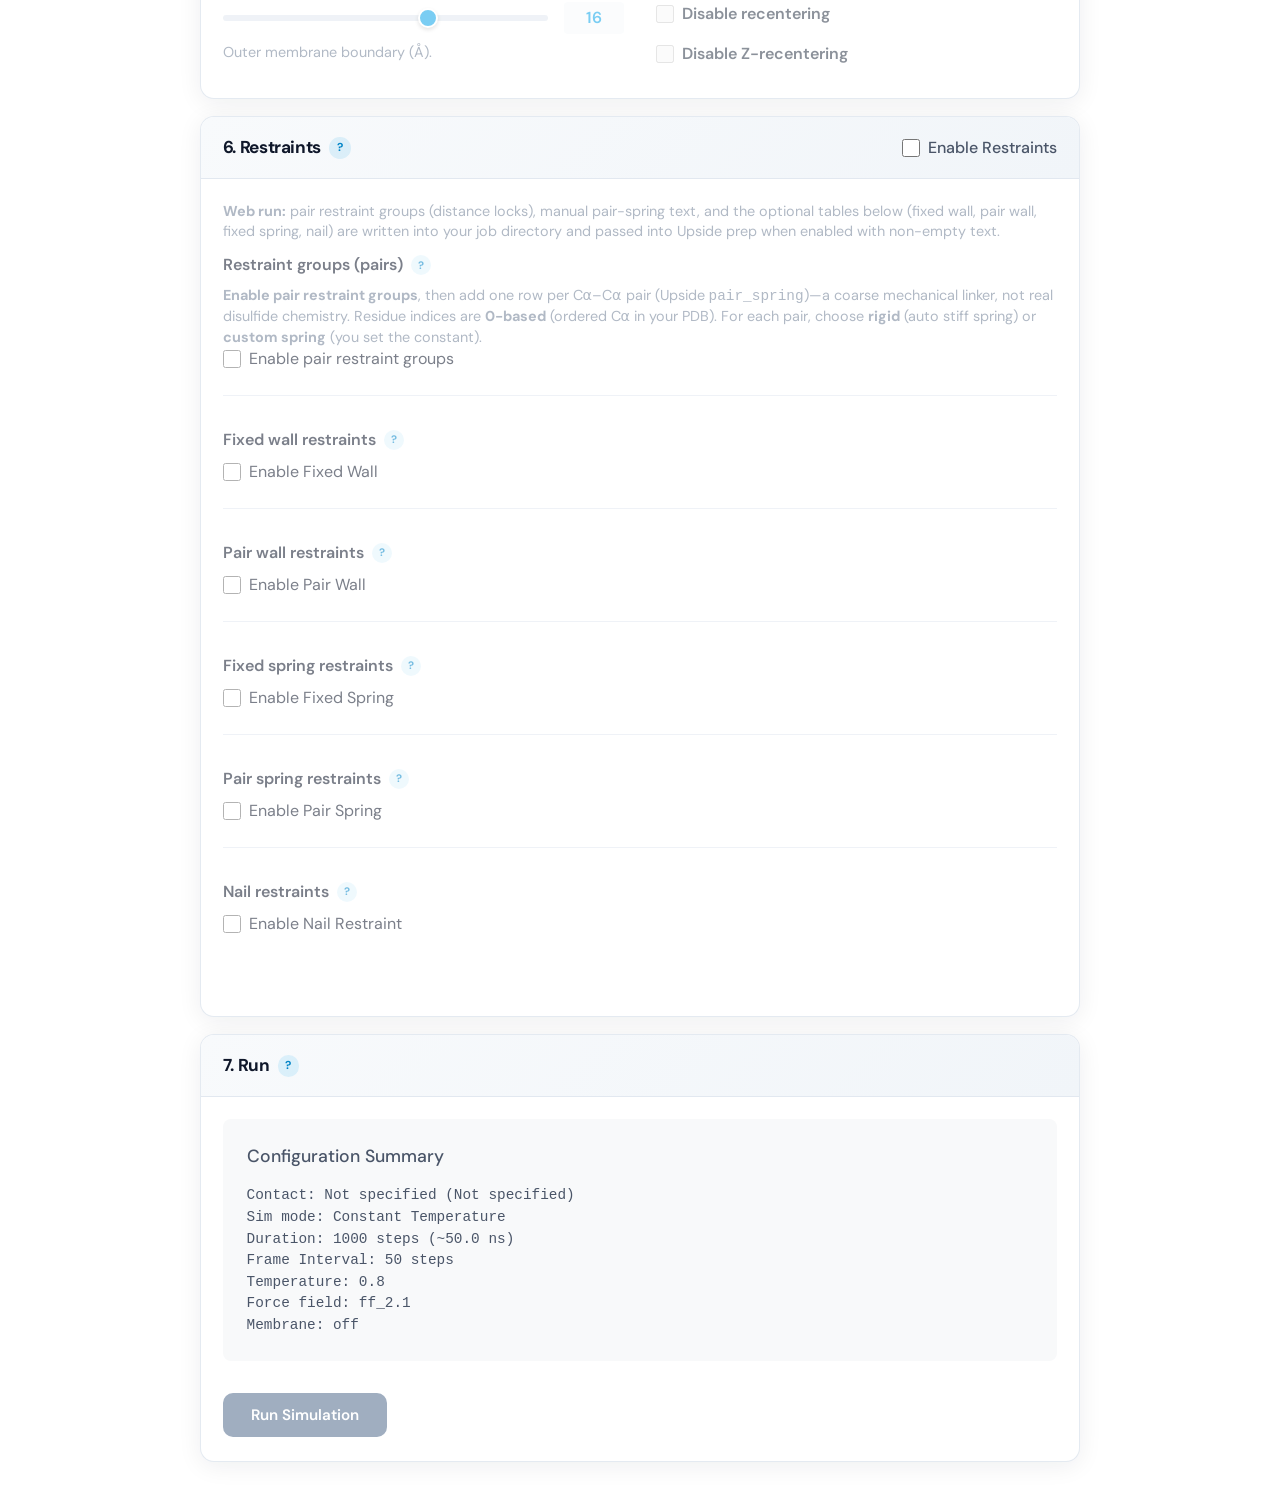
==== commit 851df9f3: "heavy UI updates to ensure usage is as simple as possible. Simplified restraint groups and ensured s" ====
--- a/web/intermediate/index.html
+++ b/web/intermediate/index.html
@@ -252,7 +252,7 @@
                     <div id="simulation-compatibility-panel" class="simulation-compatibility-panel" aria-label="Simulation compatibility rules">
                         <h3 class="subsection-title">What can be combined?</h3>
                         <ul class="simulation-rules-list">
-                            <li><strong>Replica exchange</strong> — temperature ladder only. Pulling and force sweep are <em>not</em> supported (not wired in this workflow). Membrane and pair restraints are OK.</li>
+                            <li><strong>Replica exchange</strong> — temperature ladder only. Pulling and force sweep are <em>not</em> supported (not wired in this workflow). Membrane and restraints (pair groups, pair spring, wall/spring/nail tables) are OK.</li>
                             <li><strong>Constant temperature</strong> — You may use membrane, restraints, and either <strong>single-job pulling</strong> <em>or</em> <strong>force sweep</strong>, but not both (each defines how the system is pulled).</li>
                             <li><strong>Membrane</strong> — Compatible with constant-T, replica exchange, single-job pulling, and force sweeps (same slab settings apply to each sub-job).</li>
                             <li><strong>Independent replicas</strong> (card 3) — Only for constant-T single runs, not with force sweep (a sweep job uses its own replica count per force).</li>
@@ -276,6 +276,9 @@
                     </label>
                 </div>
                 <div class="card-content" id="pulling-content">
+                    <p id="pulling-guard-message" class="sim-card-guard-message hidden" role="status" aria-live="polite"></p>
+                    <div class="sim-card-interactive-stack">
+                    <div id="pulling-interactive-root">
                     <div class="config-grid">
                         <div class="config-group">
                             <div class="label-with-help">
@@ -375,6 +378,9 @@
                         </div>
                         <button type="button" id="add-tension-btn" class="add-btn">Add Tension Point</button>
                     </div>
+                    </div>
+                    <button type="button" class="sim-card-guard-blocker" id="pulling-guard-blocker" tabindex="-1" aria-label="Turn on Enable Pulling in the card header to edit these options"></button>
+                    </div>
                 </div>
             </div>
 
@@ -395,6 +401,9 @@
                         Run the same simulation at N forces in parallel and roll up
                         cryptic-epitope candidates. Replaces single pulling jobs when enabled.
                     </p>
+                    <p id="sweep-guard-message" class="sim-card-guard-message hidden" role="status" aria-live="polite"></p>
+                    <div class="sim-card-interactive-stack">
+                    <div id="sweep-interactive-root">
                     <div class="config-grid">
                         <div class="config-group">
                             <div class="label-with-help">
@@ -450,6 +459,9 @@
                             <div class="spinner hidden"></div>
                         </button>
                         <div id="sweep-analysis-results" class="analysis-results analysis-results--stacked"></div>
+                    </div>
+                    </div>
+                    <button type="button" class="sim-card-guard-blocker" id="sweep-guard-blocker" tabindex="-1" aria-label="Turn on Enable Sweep in the card header to edit these options"></button>
                     </div>
                 </div>
             </div>
@@ -474,6 +486,9 @@
                         (via the job config). Thickness is <code>outer − inner</code> (Å). Spherical uses Upside
                         membrane curvature flags; coordinate the PDB orientation with your choice here.
                     </p>
+                    <p id="membrane-guard-message" class="sim-card-guard-message hidden" role="status" aria-live="polite"></p>
+                    <div class="sim-card-interactive-stack">
+                    <div id="membrane-interactive-root">
                     <div class="config-grid">
                         <div class="config-group">
                             <div class="label-with-help">
@@ -534,6 +549,9 @@
                             </div>
                         </div>
                     </div>
+                    </div>
+                    <button type="button" class="sim-card-guard-blocker" id="membrane-guard-blocker" tabindex="-1" aria-label="Turn on Enable Membrane in the card header to edit these options"></button>
+                    </div>
                 </div>
             </div>
 
@@ -551,30 +569,25 @@
                 </div>
                 <div class="card-content" id="restraints-content">
                     <p class="param-description" style="margin-bottom: 0.75rem;">
-                        <strong>Web run:</strong> pair restraint groups (distance locks) and manual pair-spring text are sent to the server.
-                        Fixed wall, pair wall, fixed spring, and nail tables below are not wired through the API yet.
+                        <strong>Web run:</strong> pair restraint groups (distance locks), manual pair-spring text, and the optional tables below (fixed wall, pair wall, fixed spring, nail) are written into your job directory and passed into Upside prep when enabled with non-empty text.
                     </p>
-                    <div class="restraint-types">
+                    <p id="restraints-guard-message" class="sim-card-guard-message hidden" role="status" aria-live="polite"></p>
+                    <div class="sim-card-interactive-stack">
+                    <div class="restraint-types" id="restraints-interactive-root">
                         <div class="restraint-section">
                             <h3 class="subsection-title">Restraint groups (pairs)
                                 <button type="button" class="help-btn help-btn--inline" data-help="restraint_group_pairs" aria-label="Help: pair restraint groups">?</button>
                             </h3>
                             <p class="param-description">
-                                Each row is exactly <strong>two residues</strong> linked by a harmonic Cα–Cα spring (Upside
-                                <code>pair_spring</code>)—a coarse analog of a disulfide bridge, not real cysteine chemistry.
-                                Indices are <strong>0-based</strong>. Leave target distance empty to use the separation in your uploaded PDB.
+                                <strong>Enable pair restraint groups</strong>, then add one row per Cα–Cα pair (Upside
+                                <code>pair_spring</code>)—a coarse mechanical linker, not real disulfide chemistry.
+                                Residue indices are <strong>0-based</strong> (ordered Cα in your PDB).
+                                For each pair, choose <strong>rigid</strong> (auto stiff spring) or <strong>custom spring</strong> (you set the constant).
                             </p>
                             <label class="checkbox-label">
                                 <input type="checkbox" id="enable-distance-locks">
                                 <span>Enable pair restraint groups</span>
                             </label>
-                            <label class="checkbox-label" style="margin-top: 0.35rem;">
-                                <input type="checkbox" id="restraint-group-rigid-spring" checked>
-                                <span>Rigid disulfide-like stiffness (auto; recommended)</span>
-                            </label>
-                            <p class="param-description" id="restraint-group-rigid-note" style="margin-top: 0.25rem;">
-                                Uses a high spring constant so the pair stays near its target distance. Uncheck to set stiffness per row.
-                            </p>
                             <div id="distance-lock-entries" class="restraint-entries hidden">
                                 <div class="afm-entry">
                                     <div class="afm-entry-header"><h4>Pair 1</h4></div>
@@ -588,13 +601,38 @@
                                                 <label>Residue B</label>
                                                 <input type="number" class="distance-lock-res2" min="0" value="1">
                                             </div>
+                                        </div>
+                                        <div class="afm-row">
                                             <div class="afm-field">
-                                                <label>Target distance (Å)</label>
-                                                <input type="number" class="distance-lock-r0" step="0.01" value="" placeholder="from PDB">
+                                                <div class="label-with-help">
+                                                    <label>Target Cα–Cα distance (Å)</label>
+                                                    <button type="button" class="help-btn help-btn--inline" data-help="restraint_target_distance" aria-label="Help: target Cα–Cα distance">?</button>
+                                                </div>
+                                                <input type="number" class="distance-lock-r0" step="0.01" value="" placeholder="auto from PDB">
                                             </div>
-                                            <div class="afm-field distance-lock-k-field hidden">
-                                                <label>Spring const (advanced)</label>
-                                                <input type="number" class="distance-lock-k" step="0.1" value="4">
+                                            <div class="afm-field distance-lock-spring-column">
+                                                <label>Spring constant</label>
+                                                <p class="param-description distance-lock-rigid-hint">
+                                                    <strong>Rigid:</strong> fixed automatically on the server (very high stiffness, Upside reduced units ≈ 120). Nothing to type here.
+                                                </p>
+                                                <div class="distance-lock-k-field hidden">
+                                                    <input type="number" class="distance-lock-k" step="0.1" value="4" aria-label="Spring constant for this pair (custom mode only)">
+                                                </div>
+                                            </div>
+                                        </div>
+                                        <div class="afm-row afm-row--distance-lock-stiff">
+                                            <div class="afm-field afm-field--full">
+                                                <label>This pair</label>
+                                                <div class="distance-lock-stiffness-radios">
+                                                    <label class="checkbox-label">
+                                                        <input type="radio" class="distance-lock-stiff" name="dl-stiff-seed-1" value="rigid" checked>
+                                                        <span>Rigid (disulfide-like)</span>
+                                                    </label>
+                                                    <label class="checkbox-label">
+                                                        <input type="radio" class="distance-lock-stiff" name="dl-stiff-seed-1" value="custom">
+                                                        <span>Custom spring</span>
+                                                    </label>
+                                                </div>
                                             </div>
                                         </div>
                                         <button type="button" class="remove-distance-lock-btn">Remove pair</button>
@@ -609,12 +647,12 @@
                                 <button type="button" class="help-btn help-btn--inline" data-help="restraint_fixed_wall" aria-label="Help: fixed wall">?</button>
                             </h3>
                             <label class="checkbox-label">
-                                <input type="checkbox" id="enable-wall-const" disabled aria-disabled="true" title="Not wired in the web server yet">
+                                <input type="checkbox" id="enable-wall-const">
                                 <span>Enable Fixed Wall</span>
                             </label>
                             <div id="wall-const-entries" class="restraint-text-area hidden">
                                 <label for="wall-const-text">Fixed Wall Data (residue radius spring_const wall_type x0 y0 z0)</label>
-                                <textarea id="wall-const-text" rows="4" placeholder="0 5.0 4.0 1 0 0 0&#10;5 10.0 4.0 1 0 0 8" disabled aria-disabled="true"></textarea>
+                                <textarea id="wall-const-text" rows="4" placeholder="0 5.0 4.0 1 0 0 0&#10;5 10.0 4.0 1 0 0 8"></textarea>
                                 <p class="param-description">Format: residue radius spring_const wall_type x0 y0 z0 (one per line)</p>
                             </div>
                         </div>
@@ -624,12 +662,12 @@
                                 <button type="button" class="help-btn help-btn--inline" data-help="restraint_pair_wall" aria-label="Help: pair wall">?</button>
                             </h3>
                             <label class="checkbox-label">
-                                <input type="checkbox" id="enable-wall-pair" disabled aria-disabled="true" title="Not wired in the web server yet">
+                                <input type="checkbox" id="enable-wall-pair">
                                 <span>Enable Pair Wall</span>
                             </label>
                             <div id="wall-pair-entries" class="restraint-text-area hidden">
                                 <label for="wall-pair-text">Pair Wall Data (residue1 residue2 radius spring_const)</label>
-                                <textarea id="wall-pair-text" rows="4" placeholder="4 26 8.0 4.0" disabled aria-disabled="true"></textarea>
+                                <textarea id="wall-pair-text" rows="4" placeholder="4 26 8.0 4.0"></textarea>
                                 <p class="param-description">Format: residue1 residue2 radius spring_const (one per line)</p>
                             </div>
                         </div>
@@ -639,12 +677,12 @@
                                 <button type="button" class="help-btn help-btn--inline" data-help="restraint_fixed_spring" aria-label="Help: fixed spring">?</button>
                             </h3>
                             <label class="checkbox-label">
-                                <input type="checkbox" id="enable-spring-const" disabled aria-disabled="true" title="Not wired in the web server yet">
+                                <input type="checkbox" id="enable-spring-const">
                                 <span>Enable Fixed Spring</span>
                             </label>
                             <div id="spring-const-entries" class="restraint-text-area hidden">
                                 <label for="spring-const-text">Fixed Spring Data (residue spring_const x0 y0 z0)</label>
-                                <textarea id="spring-const-text" rows="4" placeholder="0 4.0 0 0 0" disabled aria-disabled="true"></textarea>
+                                <textarea id="spring-const-text" rows="4" placeholder="0 4.0 0 0 0"></textarea>
                                 <p class="param-description">Format: residue spring_const x0 y0 z0 (one per line)</p>
                             </div>
                         </div>
@@ -669,15 +707,17 @@
                                 <button type="button" class="help-btn help-btn--inline" data-help="restraint_nail" aria-label="Help: nail restraint">?</button>
                             </h3>
                             <label class="checkbox-label">
-                                <input type="checkbox" id="enable-nail" disabled aria-disabled="true" title="Not wired in the web server yet">
+                                <input type="checkbox" id="enable-nail">
                                 <span>Enable Nail Restraint</span>
                             </label>
                             <div id="nail-entries" class="restraint-text-area hidden">
                                 <label for="nail-text">Nail Data (residue spring_const)</label>
-                                <textarea id="nail-text" rows="4" placeholder="0 4.0" disabled aria-disabled="true"></textarea>
+                                <textarea id="nail-text" rows="4" placeholder="0 4.0"></textarea>
                                 <p class="param-description">Format: residue spring_const (one per line)</p>
                             </div>
                         </div>
+                    </div>
+                    <button type="button" class="sim-card-guard-blocker" id="restraints-guard-blocker" tabindex="-1" aria-label="Turn on Enable Restraints in the card header to edit these options"></button>
                     </div>
                 </div>
             </div>
--- a/web/intermediate/style.css
+++ b/web/intermediate/style.css
@@ -503,8 +503,39 @@
 .card-content.disabled .add-btn,
 .card-content.disabled .remove-afm-btn,
 .card-content.disabled .remove-tension-btn,
+.card-content.disabled .remove-distance-lock-btn,
 .card-content.disabled .run-button {
     pointer-events: none;
+}
+
+/* Optional simulation cards: overlay when master toggle is off */
+.sim-card-interactive-stack {
+    position: relative;
+}
+
+.sim-card-guard-blocker {
+    display: none;
+    position: absolute;
+    inset: 0;
+    z-index: 10;
+    margin: 0;
+    padding: 0;
+    border: none;
+    border-radius: var(--radius-sm);
+    background: transparent;
+    cursor: not-allowed;
+}
+
+.card-content.disabled > .sim-card-interactive-stack > .sim-card-guard-blocker {
+    display: block;
+}
+
+.sim-card-guard-message {
+    font-size: 0.8125rem;
+    color: #2b6cb0;
+    margin: 0 0 0.5rem 0;
+    min-height: 1.25em;
+    line-height: 1.35;
 }
 
 h3 {
@@ -815,7 +846,7 @@
     background: #38a169;
 }
 
-.remove-afm-btn, .remove-wall-btn, .remove-wall-pair-btn, .remove-spring-const-btn, .remove-spring-pair-btn, .remove-nail-btn {
+.remove-afm-btn, .remove-wall-btn, .remove-wall-pair-btn, .remove-spring-const-btn, .remove-spring-pair-btn, .remove-nail-btn, .remove-distance-lock-btn {
     background: #e53e3e;
     color: white;
     border: none;
@@ -826,7 +857,7 @@
     transition: background 0.2s ease;
 }
 
-.remove-afm-btn:hover, .remove-wall-btn:hover, .remove-wall-pair-btn:hover, .remove-spring-const-btn:hover, .remove-spring-pair-btn:hover, .remove-nail-btn:hover {
+.remove-afm-btn:hover, .remove-wall-btn:hover, .remove-wall-pair-btn:hover, .remove-spring-const-btn:hover, .remove-spring-pair-btn:hover, .remove-nail-btn:hover, .remove-distance-lock-btn:hover {
     background: #c53030;
 }
 
@@ -850,6 +881,45 @@
 
 .restraint-entries {
     margin-top: 1rem;
+}
+
+.afm-row--distance-lock-stiff {
+    margin-top: 0.35rem;
+}
+
+.afm-field--full {
+    grid-column: 1 / -1;
+}
+
+.distance-lock-spring-column .distance-lock-k-field {
+    margin-top: 0;
+}
+
+.distance-lock-spring-column .distance-lock-k-field:not(.hidden) {
+    margin-top: 0.25rem;
+}
+
+.distance-lock-spring-column .distance-lock-rigid-hint {
+    margin: 0.35rem 0 0;
+    font-size: 0.88rem;
+    line-height: 1.4;
+}
+
+.distance-lock-stiffness-radios {
+    display: flex;
+    flex-direction: column;
+    gap: 0.25rem;
+    margin-top: 0.2rem;
+}
+
+.afm-field--full .distance-lock-stiffness-radios {
+    flex-direction: row;
+    flex-wrap: wrap;
+    gap: 0.35rem 1.25rem;
+}
+
+.distance-lock-stiffness-radios .checkbox-label {
+    margin-bottom: 0;
 }
 
 /* Run section */
@@ -1475,6 +1545,12 @@
     gap: 1rem;
 }
 
+/* Distance-lock: spring block is not .afm-field; hide without fighting .afm-field flex */
+.distance-lock-k-field.hidden,
+.distance-lock-rigid-hint.hidden {
+    display: none !important;
+}
+
 .afm-field {
     display: flex;
     flex-direction: column;
@@ -1498,7 +1574,8 @@
     text-align: center;
 }
 
-.afm-content .remove-afm-btn {
+.afm-content .remove-afm-btn,
+.afm-content .remove-distance-lock-btn {
     align-self: flex-start;
     margin-top: 0.5rem;
 }
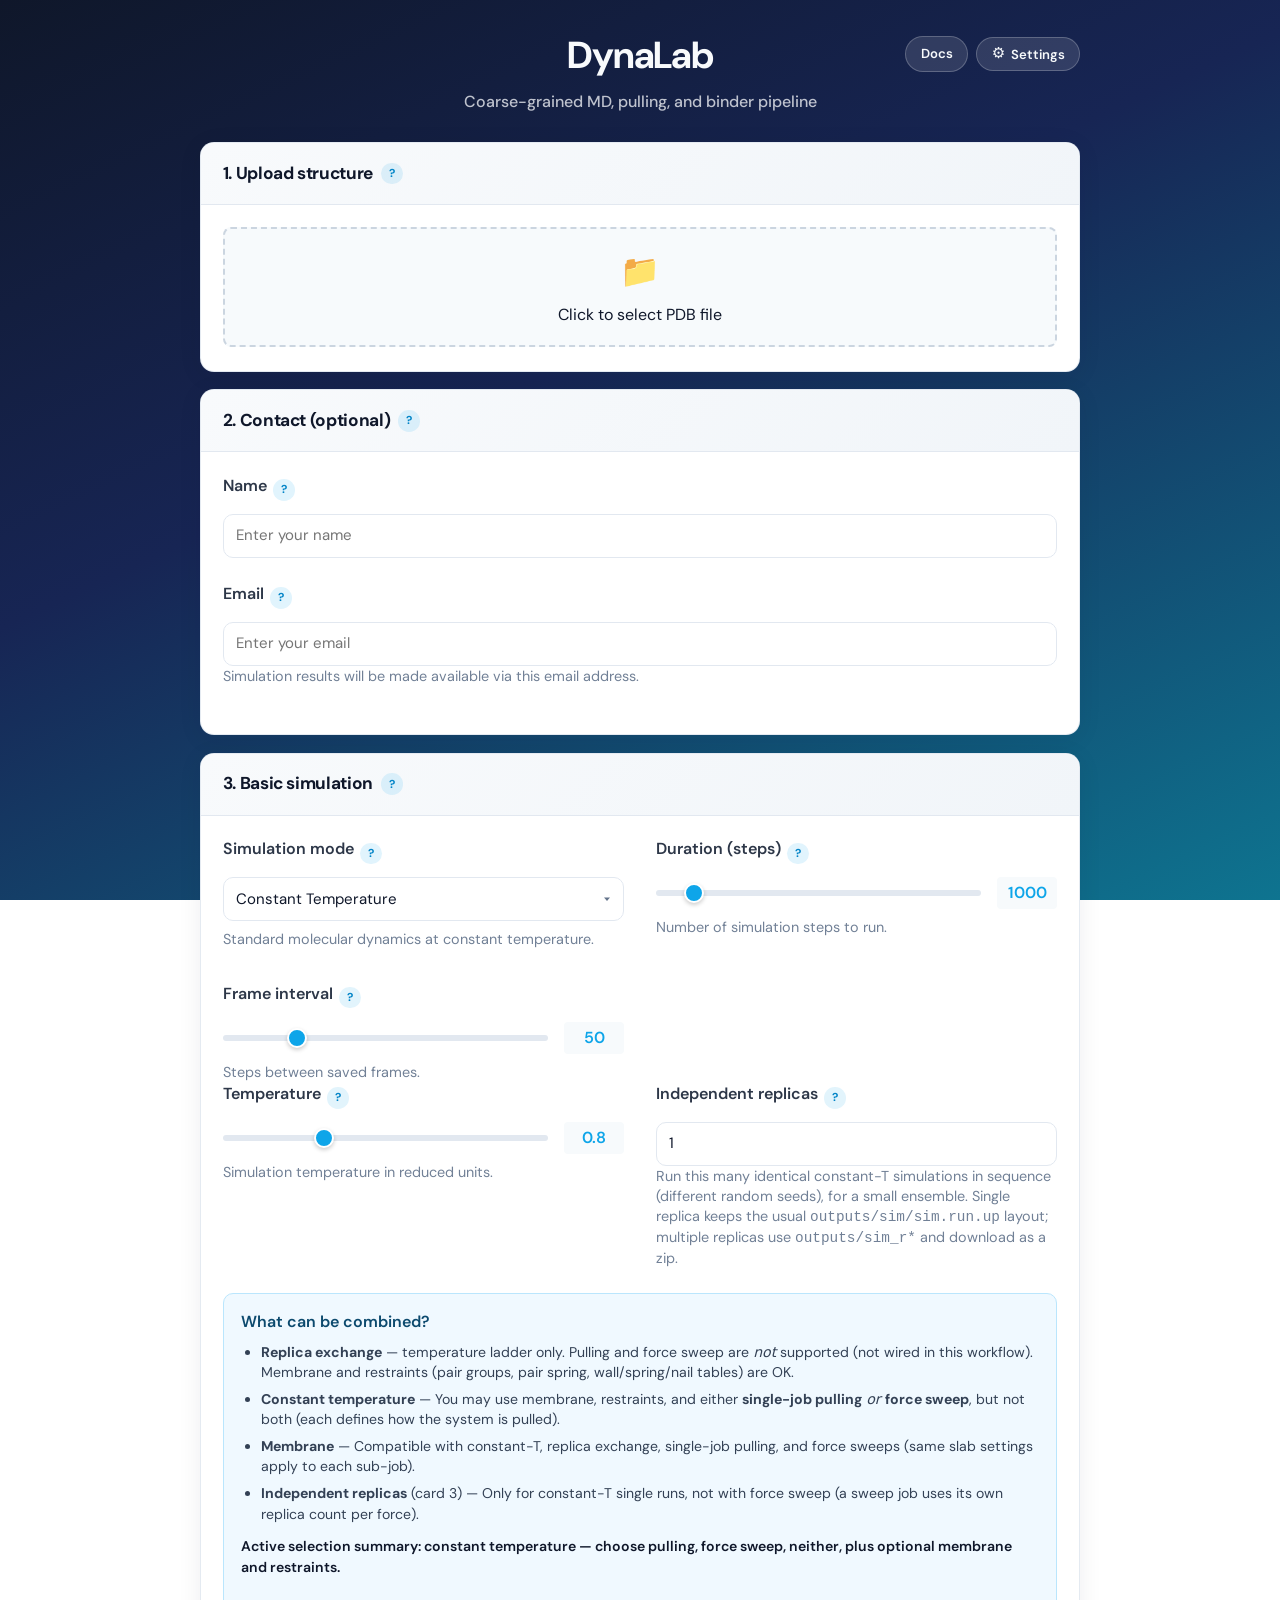
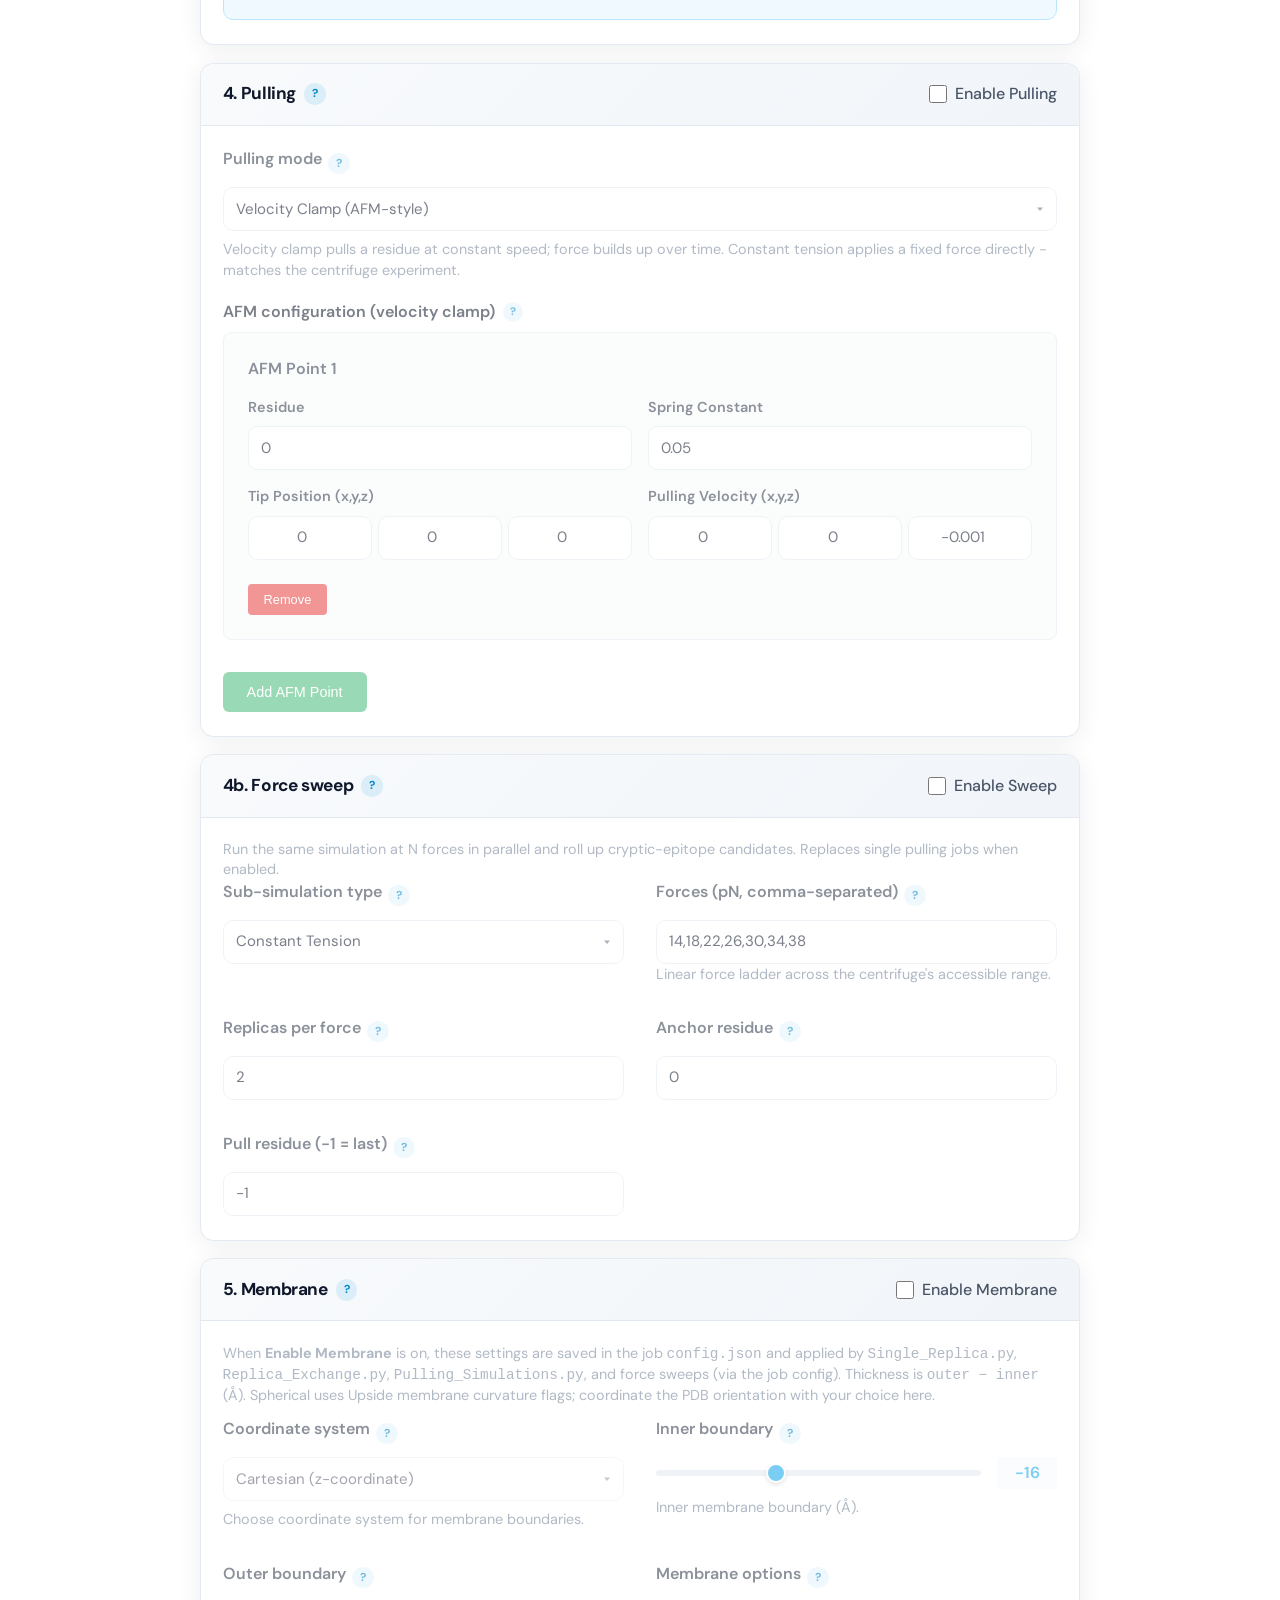
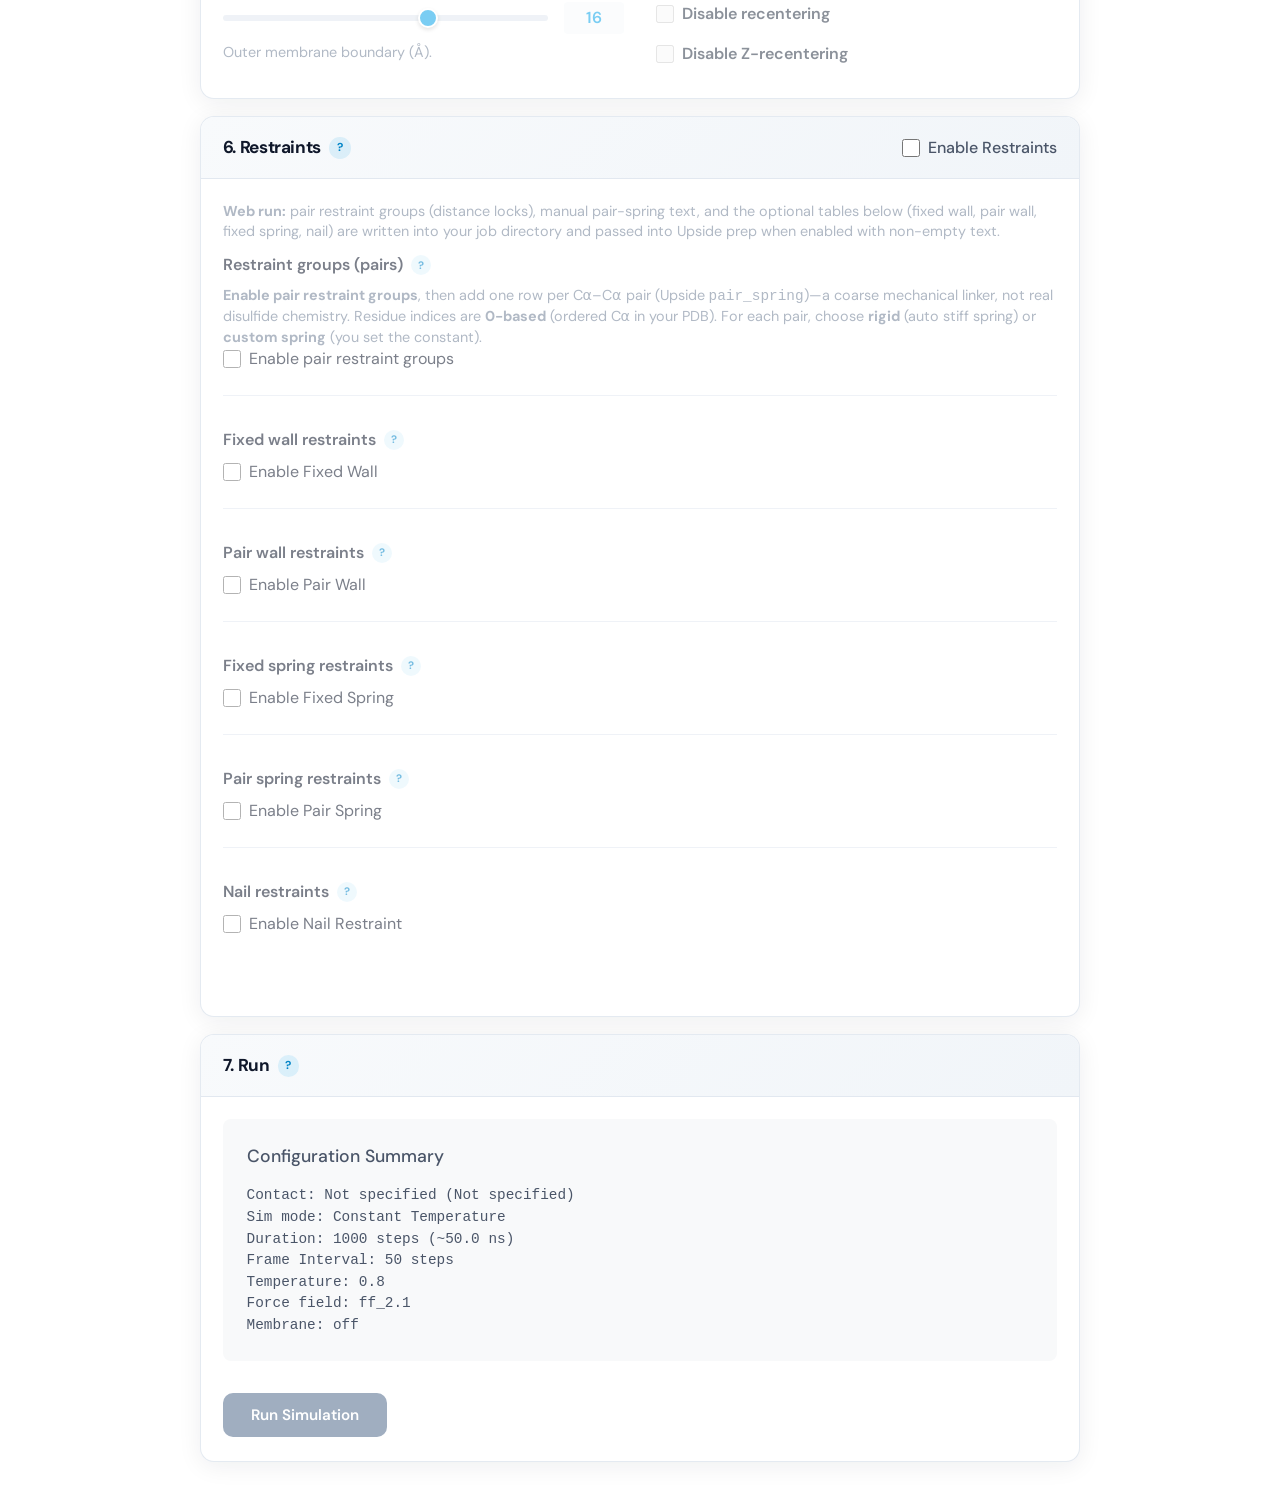
==== commit 2c4f04e4: "scientidic docs added to give further background and explanation to how dynalab works" ====
--- a/web/intermediate/index.html
+++ b/web/intermediate/index.html
@@ -14,9 +14,12 @@
         <header>
             <h1>DynaLab</h1>
             <p class="subtitle">Coarse-grained MD, pulling, and binder pipeline</p>
-            <button id="open-settings-btn" type="button" class="settings-btn">
-                <span class="settings-btn__icon" aria-hidden="true">⚙</span> Settings
-            </button>
+            <div class="header__actions">
+                <a href="/intermediate/docs/index.html" class="settings-btn settings-btn--link" id="docs-link" aria-label="Open reference manual">Docs</a>
+                <button id="open-settings-btn" type="button" class="settings-btn">
+                    <span class="settings-btn__icon" aria-hidden="true">⚙</span> Settings
+                </button>
+            </div>
         </header>
 
         <!-- Settings dialog (Phase 3: Tamarind API key) -->
@@ -451,14 +454,6 @@
                             <div id="sweep-progress-fill" class="progress-fill"></div>
                         </div>
                         <div id="sweep-progress-text" class="progress-text">Queued...</div>
-                    </div>
-                    <div id="sweep-results" class="hidden">
-                        <h3>Sweep results</h3>
-                        <button id="run-sweep-analysis-btn" type="button" class="run-button">
-                            <span class="btn-text">Compute Epitope Candidates</span>
-                            <div class="spinner hidden"></div>
-                        </button>
-                        <div id="sweep-analysis-results" class="analysis-results analysis-results--stacked"></div>
                     </div>
                     </div>
                     <button type="button" class="sim-card-guard-blocker" id="sweep-guard-blocker" tabindex="-1" aria-label="Turn on Enable Sweep in the card header to edit these options"></button>
@@ -921,6 +916,21 @@
                 </div>
                 <div id="analysis-status" class="param-description"></div>
                 <div id="analysis-results" class="analysis-results analysis-results--stacked"></div>
+                <div id="sweep-rollup-row" class="analysis-sweep-rollup hidden">
+                    <div class="label-with-help analysis-sweep-rollup__heading">
+                        <span class="analysis-sweep-rollup__title">Force sweep rollups</span>
+                        <button type="button" class="help-btn help-btn--inline" data-help="epitope_candidates_sweep" aria-label="Help: sweep epitope rollups">?</button>
+                    </div>
+                    <p class="param-description">
+                        Summarizes <strong>all</strong> completed sweep sub-runs at once (cryptic epitopes, burial vs load, joint clustering into <code>intermediates/</code>).
+                        Use this after the ladder finishes; per-force plots stay in “Run Analysis” above.
+                    </p>
+                    <button id="run-sweep-analysis-btn" type="button" class="run-button">
+                        <span class="btn-text">Compute Epitope Candidates</span>
+                        <div class="spinner hidden"></div>
+                    </button>
+                    <div id="sweep-analysis-results" class="analysis-results analysis-results--stacked"></div>
+                </div>
             </div>
 
             <!-- Phase 2: Back-mapping -->
--- a/web/intermediate/style.css
+++ b/web/intermediate/style.css
@@ -1595,10 +1595,22 @@
 
 /* ---- Phase 0-4 UI additions: settings, sweep, design, experimental ---- */
 
-.settings-btn {
+.header__actions {
     position: absolute;
     top: 0.5rem;
     right: 0;
+    display: flex;
+    flex-wrap: wrap;
+    justify-content: flex-end;
+    gap: 0.5rem;
+    align-items: center;
+}
+
+.header__actions .settings-btn {
+    position: static;
+}
+
+.settings-btn {
     display: inline-flex;
     align-items: center;
     gap: 0.35rem;
@@ -1612,10 +1624,16 @@
     font-weight: 600;
     font-family: var(--font);
     transition: background 0.2s ease, transform 0.15s ease;
+    text-decoration: none;
+    box-sizing: border-box;
 }
 .settings-btn:hover {
     background: rgba(255, 255, 255, 0.22);
     transform: translateY(-1px);
+}
+
+.settings-btn--link {
+    cursor: pointer;
 }
 
 .settings-btn__icon {
@@ -1648,12 +1666,27 @@
     margin-top: 1rem;
 }
 
-#sweep-progress, #sweep-results {
+#sweep-progress {
     margin-top: 1rem;
     padding-top: 1rem;
     border-top: 1px solid #e5e7eb;
 }
-#sweep-progress.hidden, #sweep-results.hidden { display: none; }
+#sweep-progress.hidden { display: none; }
+
+.analysis-sweep-rollup {
+    margin-top: 1.25rem;
+    padding-top: 1rem;
+    border-top: 1px solid #e5e7eb;
+}
+
+.analysis-sweep-rollup__heading {
+    margin-bottom: 0.35rem;
+}
+
+.analysis-sweep-rollup__title {
+    font-weight: 600;
+    font-size: 0.95rem;
+}
 
 #exp-design-output {
     background: #f8fafc;
